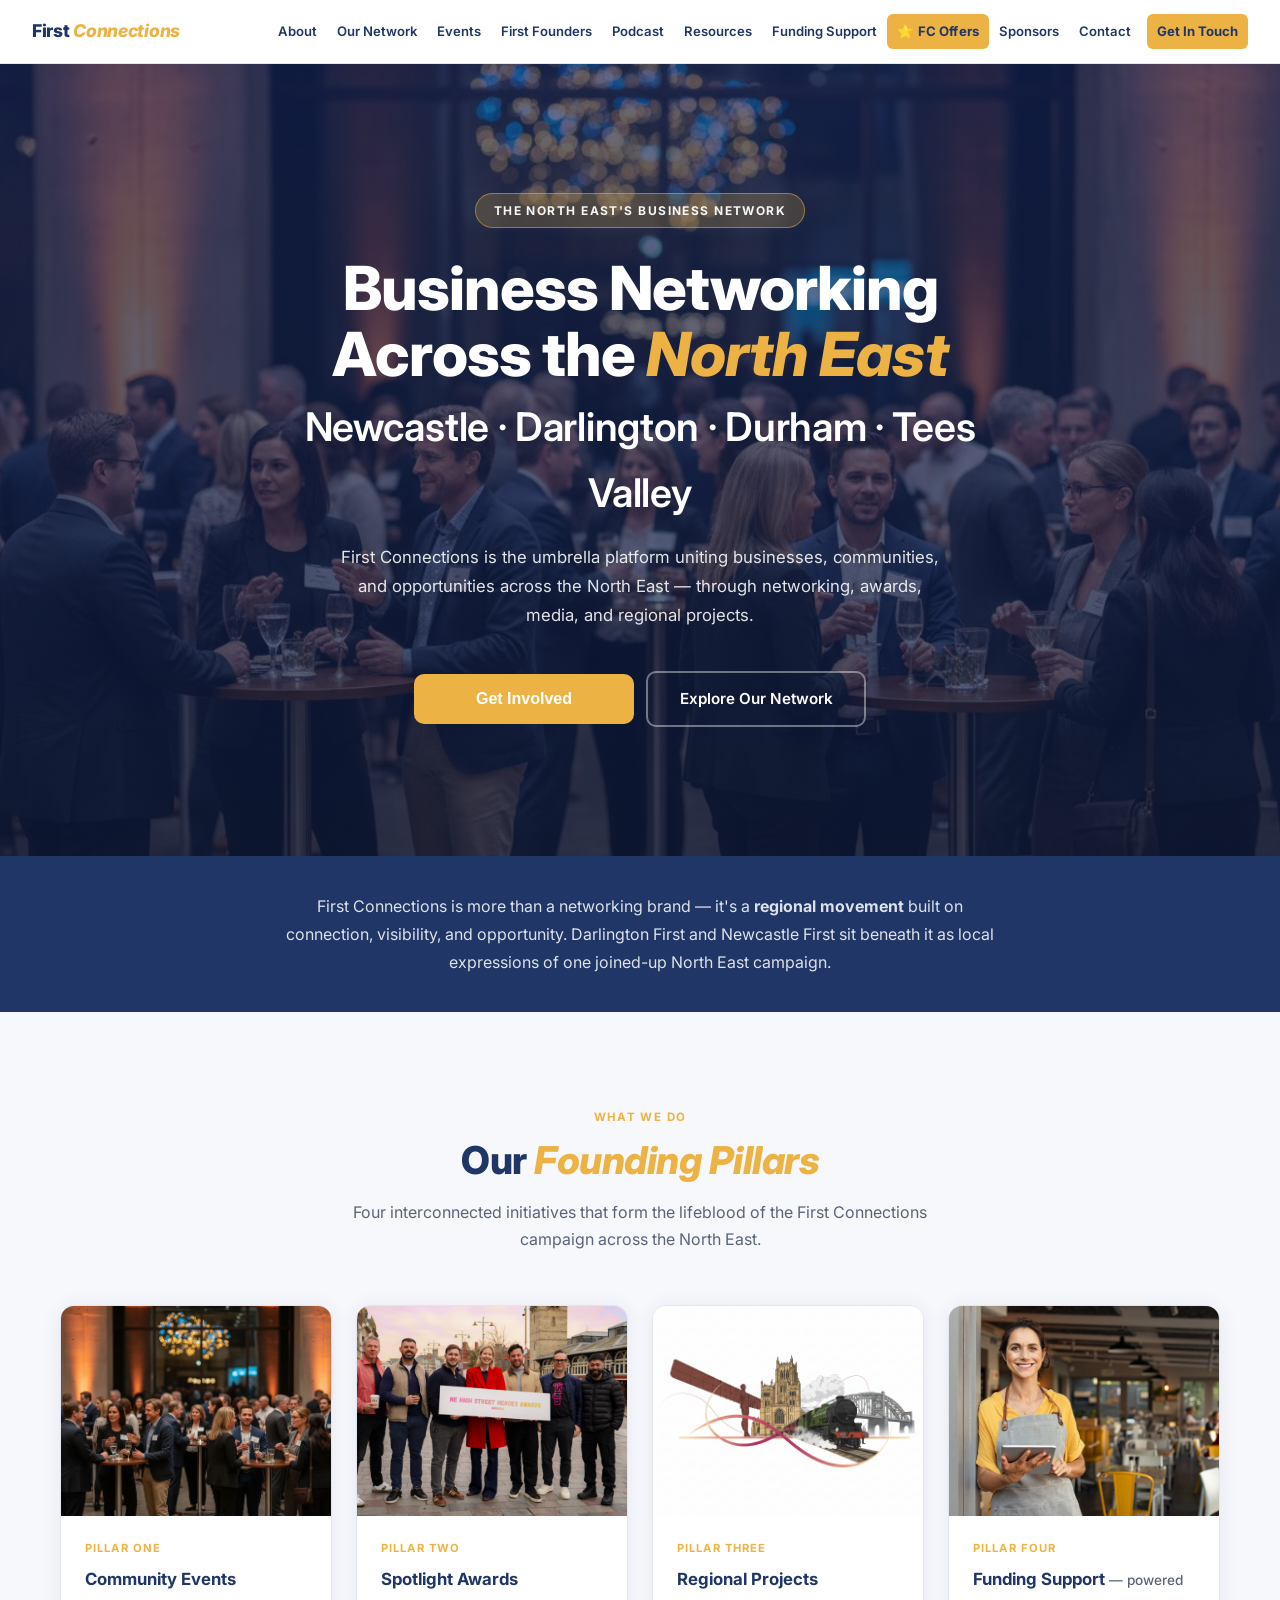
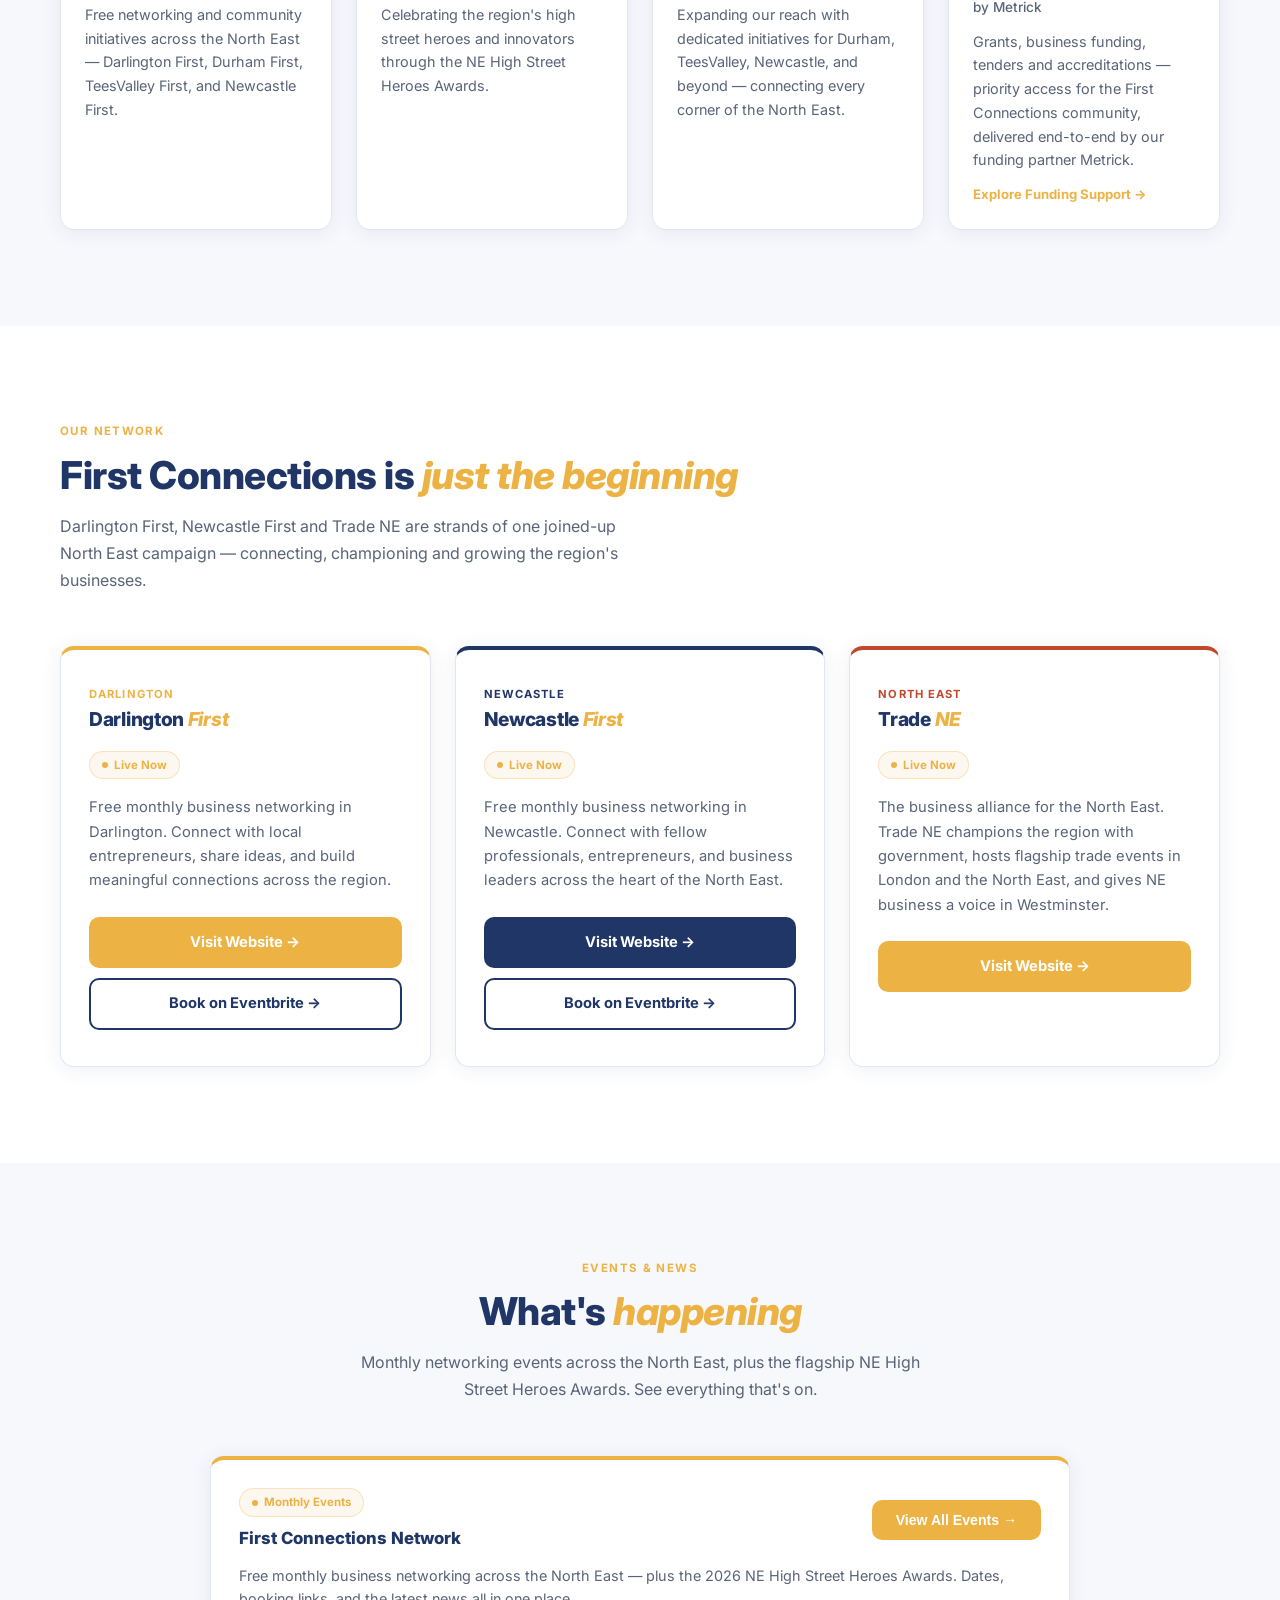
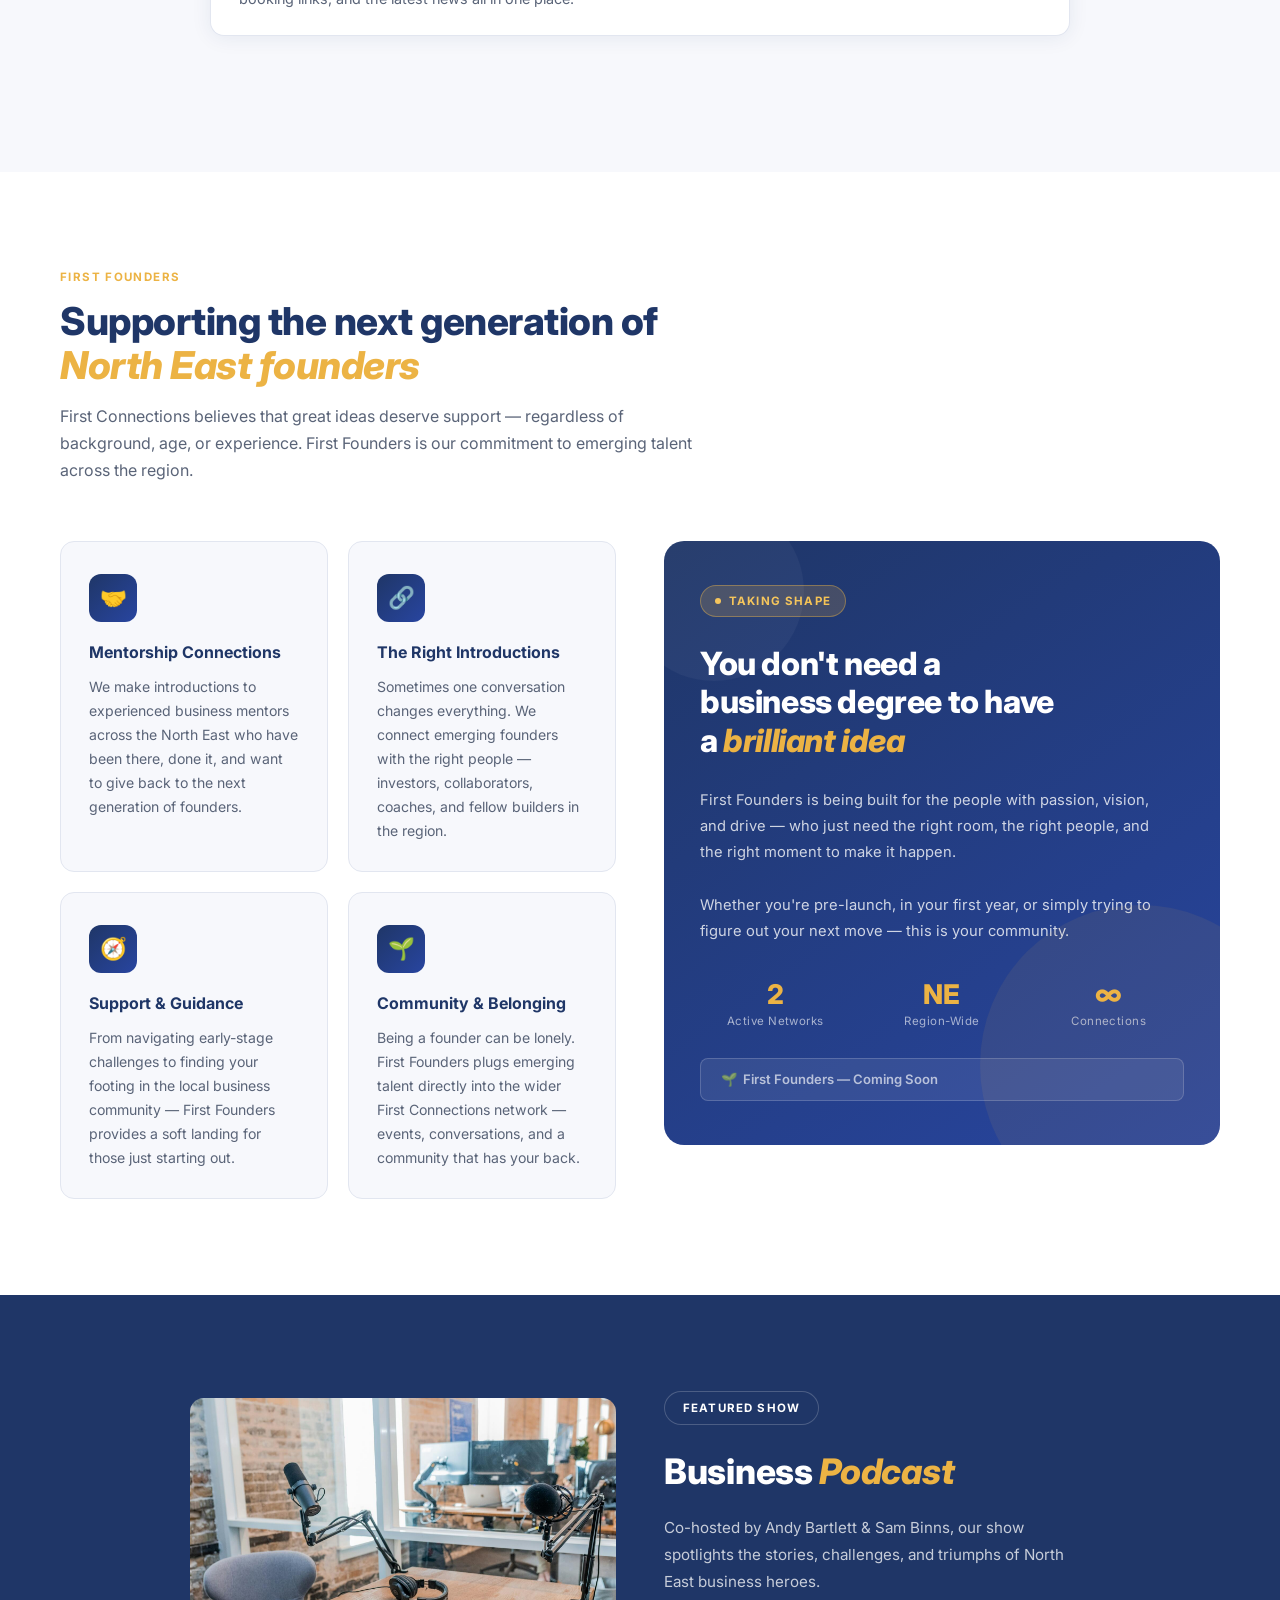
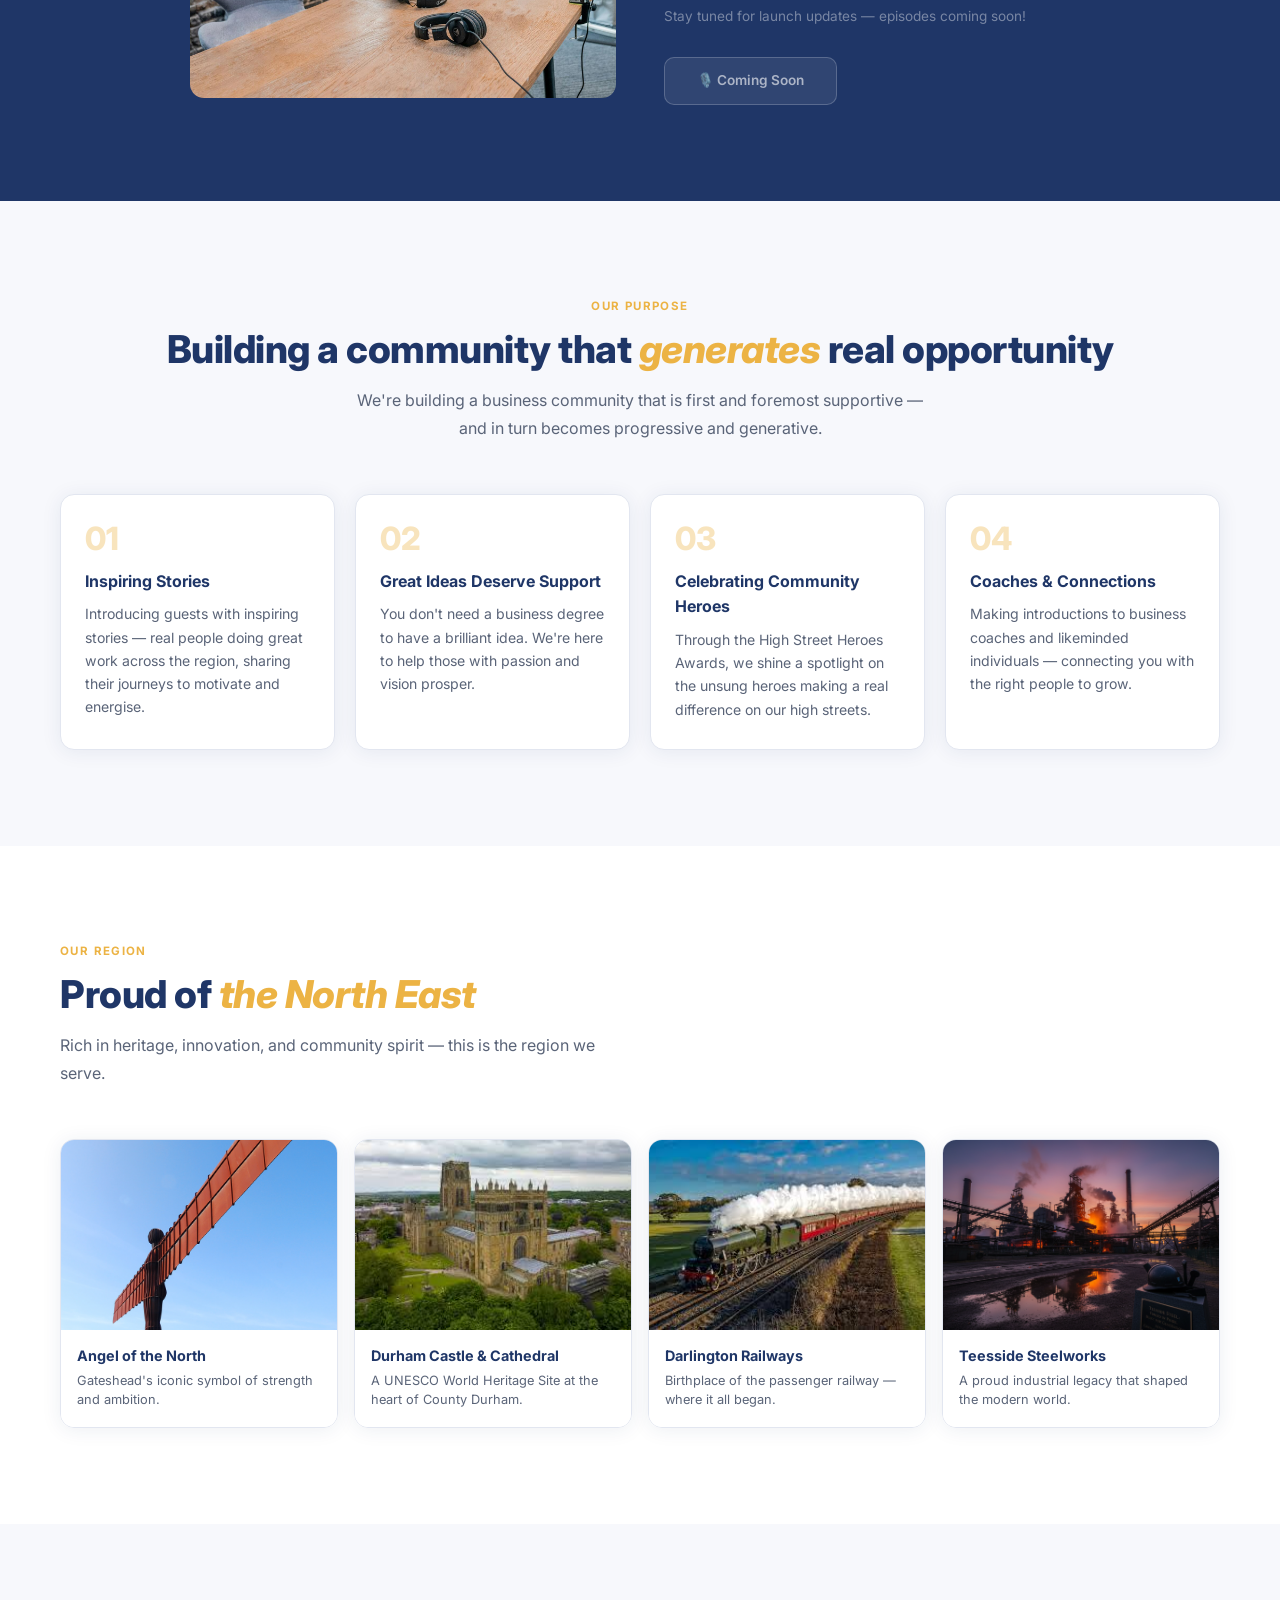
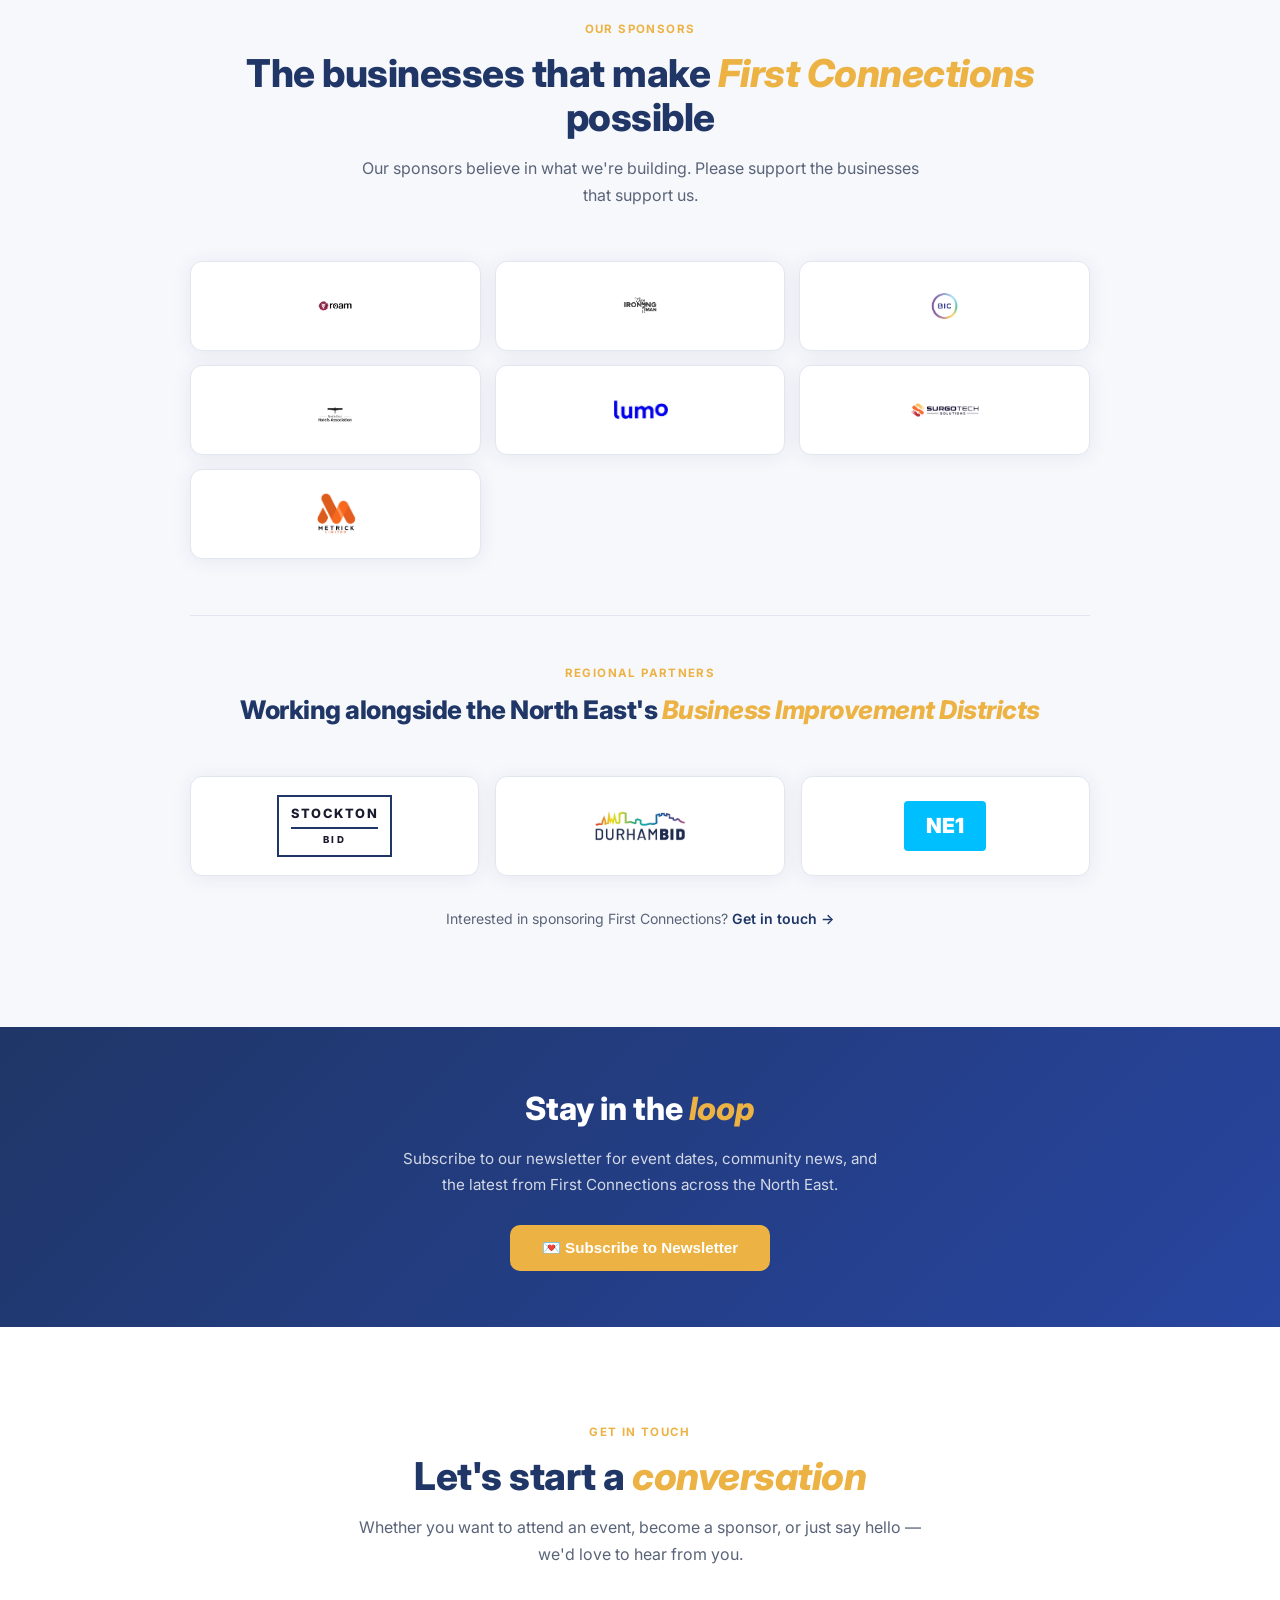
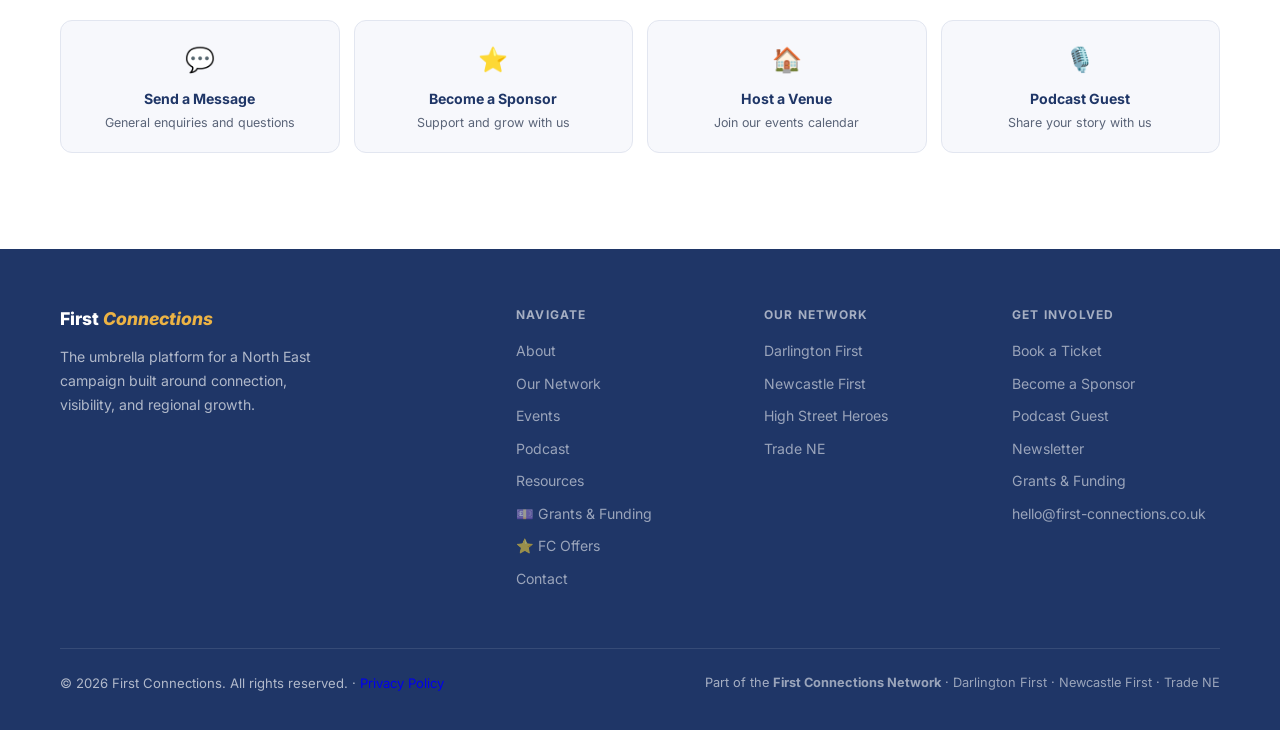
==== index.html @ f6026280 "fix(seo,a11y): fix heading structure, internal links and accessibility issues Addresses the bulk of " ====
<!doctype html>
<html lang="en">
  <head>
    <meta charset="UTF-8" />
    <meta name="viewport" content="width=device-width, initial-scale=1.0" />

    <!-- ── PRECONNECT + PRELOAD (LCP win — home page hero is a CSS background image) ── -->
    <link rel="preconnect" href="https://fonts.googleapis.com" />
    <link rel="preconnect" href="https://fonts.gstatic.com" crossorigin />
    <link
      rel="preload"
      as="image"
      href="/images/ne/img-gala-event.jpg"
      fetchpriority="high"
    />

    <!-- ── PRIMARY META ── -->
    <title>First Connections — Business Networking Across the North East</title>
    <meta
      name="description"
      content="The umbrella platform connecting businesses across Newcastle, Darlington, Durham & Tees Valley, free networking, member offers, grants & funding support."
    />
    <meta
      name="keywords"
      content="First Connections, North East business networking, Darlington First, Newcastle First, NE High Street Heroes Awards, North East business events, business community North East, founder support North East, business networking Darlington, business networking Newcastle, business networking Durham, North East entrepreneurs"
    />
    <meta name="author" content="First Connections" />
    <meta name="robots" content="index, follow" />
    <link rel="canonical" href="https://first-connections.co.uk/" />

    <!-- ── OPEN GRAPH ── -->
    <meta property="og:type" content="website" />
    <meta property="og:site_name" content="First Connections" />
    <meta
      property="og:title"
      content="First Connections — Business Networking Across the North East"
    />
    <meta
      property="og:description"
      content="Free networking, exclusive offers & funding support for businesses in Newcastle, Darlington, Durham & Tees Valley. The umbrella platform for the North East business community."
    />
    <meta property="og:url" content="https://first-connections.co.uk/" />
    <meta
      property="og:image"
      content="https://first-connections.co.uk/images/ne/img-gala-event.jpg"
    />
    <meta property="og:image:width" content="1200" />
    <meta property="og:image:height" content="630" />
    <meta
      property="og:image:alt"
      content="First Connections North East Business Networking Event"
    />
    <meta property="og:locale" content="en_GB" />

    <!-- ── TWITTER / X CARD ── -->
    <meta name="twitter:card" content="summary_large_image" />
    <meta
      name="twitter:title"
      content="First Connections — Business Networking Across the North East"
    />
    <meta
      name="twitter:description"
      content="Free networking, offers & funding support for businesses in Newcastle, Darlington, Durham & Tees Valley."
    />
    <meta
      name="twitter:image"
      content="https://first-connections.co.uk/images/ne/img-gala-event.jpg"
    />
    <meta
      name="twitter:image:alt"
      content="First Connections North East Business Networking"
    />

    <!-- ── GEO / LOCAL SEO ── -->
    <meta name="geo.region" content="GB-NET" />
    <meta name="geo.placename" content="North East England" />
    <meta name="geo.position" content="54.9783;-1.6174" />
    <meta name="ICBM" content="54.9783, -1.6174" />

    <!-- ── SCHEMA.ORG STRUCTURED DATA ── -->
    <script type="application/ld+json">
      {
        "@context": "https://schema.org",
        "@graph": [
          {
            "@type": "Organization",
            "@id": "https://first-connections.co.uk/#organization",
            "name": "First Connections",
            "url": "https://first-connections.co.uk",
            "logo": "https://first-connections.co.uk/images/logos/First-Connections-Logo-Small.png",
            "description": "First Connections is the North East's umbrella business networking platform, connecting people, places and opportunities across the region through networking events, awards, media and founder support.",
            "areaServed": [
              "Darlington",
              "Newcastle upon Tyne",
              "Durham",
              "North East England"
            ],
            "sameAs": [
              "https://www.darlingtonfirst.network",
              "https://www.newcastlefirst.network",
              "https://www.ne-hsh-awards.co.uk"
            ],
            "contactPoint": {
              "@type": "ContactPoint",
              "email": "hello@first-connections.co.uk",
              "contactType": "General Enquiries"
            }
          },
          {
            "@type": "WebSite",
            "@id": "https://first-connections.co.uk/#website",
            "url": "https://first-connections.co.uk",
            "name": "First Connections",
            "description": "The North East's leading business networking and community platform",
            "publisher": {
              "@id": "https://first-connections.co.uk/#organization"
            },
            "inLanguage": "en-GB"
          },
          {
            "@type": "FAQPage",
            "mainEntity": [
              {
                "@type": "Question",
                "name": "What is First Connections?",
                "acceptedAnswer": {
                  "@type": "Answer",
                  "text": "First Connections is the North East's umbrella business networking platform, bringing together Darlington First, Newcastle First, the NE High Street Heroes Awards, and First Founders under one joined-up regional campaign focused on connection, visibility, and opportunity."
                }
              },
              {
                "@type": "Question",
                "name": "Where does First Connections operate?",
                "acceptedAnswer": {
                  "@type": "Answer",
                  "text": "First Connections operates across the North East of England, with active networking communities in Darlington, Newcastle, and Durham, and plans to expand across the wider North East region."
                }
              },
              {
                "@type": "Question",
                "name": "Is First Connections free to attend?",
                "acceptedAnswer": {
                  "@type": "Answer",
                  "text": "Yes — both Darlington First and Newcastle First networking events are completely free to attend. There are no membership fees or barriers to joining."
                }
              },
              {
                "@type": "Question",
                "name": "What is First Founders?",
                "acceptedAnswer": {
                  "@type": "Answer",
                  "text": "First Founders is the emerging talent arm of First Connections — a support platform offering mentorship connections, introductions, guidance and community for early-stage founders and entrepreneurs across the North East."
                }
              },
              {
                "@type": "Question",
                "name": "What are the NE High Street Heroes Awards?",
                "acceptedAnswer": {
                  "@type": "Answer",
                  "text": "The NE High Street Heroes Awards celebrate the businesses and people making North East high streets thrive. Voting is open to the public and the awards shine a spotlight on unsung heroes across the region."
                }
              }
            ]
          }
        ]
      }
    </script>
    <!-- PAGE-JSON-LD-INJECT -->
    <!-- build.js replaces this marker with per-page JSON-LD (EventSeries, Service, BreadcrumbList, etc.) when generating events.html, resources.html, fc-offers.html, funding-support.html. On the home page (this file, served as /) the marker stays as an inert HTML comment. -->

    <!-- ── FAVICON ── -->
    <link
      rel="icon"
      type="image/png"
      href="/images/logos/First-Connections-Logo-Small.png"
    />
    <link
      href="https://fonts.googleapis.com/css2?family=Inter:ital,wght@0,400;0,500;0,600;0,700;0,800;1,700;1,800&display=swap"
      rel="stylesheet"
    />
    <style>
      :root {
        --blue: #1f3667;
        --blue-light: #2845a0;
        --navy: #1f3667;
        --gold: #ecb344;
        --tradene: #c0492b;
        --gold-light: #f5c355;
        --gold-hover: #d4981e;
        --white: #ffffff;
        --off-white: #f7f8fc;
        --grey: #5a6478;
        --light-grey: #f0f2f7;
        --border: #e2e6f0;
        --card-shadow: 0 2px 20px rgba(31, 54, 103, 0.08);
        --radius: 14px;
        --light: #f7f8fc;
      }

      * {
        margin: 0;
        padding: 0;
        box-sizing: border-box;
      }
      html {
        scroll-behavior: smooth;
      }
      body {
        font-family: "Inter", sans-serif;
        color: #1a1a2e;
        background: var(--white);
        overflow-x: hidden;
        line-height: 1.6;
      }
      img {
        display: block;
        max-width: 100%;
      }
      a {
        text-decoration: none;
      }

      /* ── SKIP LINK ── */
      .skip-link {
        position: absolute;
        top: -48px;
        left: 8px;
        z-index: 2000;
        background: var(--blue);
        color: #fff;
        padding: 12px 20px;
        border-radius: 0 0 8px 8px;
        font-weight: 700;
        font-size: 0.9rem;
        transition: top 0.2s;
      }
      .skip-link:focus {
        top: 0;
      }

      .sr-only {
        position: absolute;
        width: 1px;
        height: 1px;
        padding: 0;
        margin: -1px;
        overflow: hidden;
        clip: rect(0, 0, 0, 0);
        white-space: nowrap;
        border: 0;
      }

      /* ── MODAL OVERLAY ── */
      .modal-overlay {
        display: none;
        position: fixed;
        inset: 0;
        z-index: 1000;
        background: rgba(15, 28, 63, 0.7);
        backdrop-filter: blur(4px);
        align-items: center;
        justify-content: center;
        padding: 20px;
      }
      .modal-overlay.active {
        display: flex;
      }
      .modal-box {
        background: var(--white);
        border-radius: 20px;
        width: 100%;
        max-width: 520px;
        max-height: 90vh;
        overflow-y: auto;
        box-shadow: 0 24px 64px rgba(0, 0, 0, 0.2);
        animation: modalIn 0.3s ease;
        position: relative;
      }
      @keyframes modalIn {
        from {
          opacity: 0;
          transform: translateY(20px) scale(0.97);
        }
        to {
          opacity: 1;
          transform: translateY(0) scale(1);
        }
      }
      .modal-header {
        background: var(--blue);
        color: white;
        padding: 28px 32px 24px;
        border-radius: 20px 20px 0 0;
        position: relative;
      }
      .modal-header h3 {
        font-size: 1.3rem;
        font-weight: 800;
        margin-bottom: 6px;
      }
      .modal-header h3 em {
        font-style: italic;
        color: var(--gold);
      }
      .modal-header p {
        font-size: 0.88rem;
        opacity: 0.8;
      }
      .modal-close {
        position: absolute;
        top: 16px;
        right: 16px;
        background: rgba(255, 255, 255, 0.15);
        border: none;
        color: white;
        width: 32px;
        height: 32px;
        border-radius: 50%;
        cursor: pointer;
        font-size: 1.1rem;
        display: flex;
        align-items: center;
        justify-content: center;
        transition: background 0.2s;
      }
      .modal-close:hover {
        background: rgba(255, 255, 255, 0.3);
      }
      .modal-body {
        padding: 28px 32px 32px;
      }
      .modal-body .form-group {
        margin-bottom: 14px;
      }
      .modal-body label {
        display: block;
        font-size: 0.82rem;
        font-weight: 600;
        color: var(--grey);
        margin-bottom: 6px;
        letter-spacing: 0.02em;
      }
      .modal-body input,
      .modal-body select,
      .modal-body textarea {
        width: 100%;
        padding: 12px 16px;
        border: 1.5px solid var(--border);
        border-radius: 10px;
        font-family: "Inter", sans-serif;
        font-size: 0.93rem;
        color: #1a1a2e;
        background: var(--white);
        outline: none;
        transition:
          border-color 0.2s,
          box-shadow 0.2s;
      }
      .modal-body input:focus,
      .modal-body select:focus,
      .modal-body textarea:focus {
        border-color: var(--gold);
        box-shadow: 0 0 0 3px rgba(236, 179, 68, 0.15);
      }
      .modal-body textarea {
        min-height: 110px;
        resize: vertical;
      }
      .modal-submit {
        width: 100%;
        background: var(--gold);
        color: white;
        font-family: "Inter", sans-serif;
        font-weight: 700;
        font-size: 0.95rem;
        padding: 14px;
        border: none;
        border-radius: 10px;
        cursor: pointer;
        transition:
          background 0.2s,
          transform 0.15s;
        margin-top: 8px;
      }
      .modal-submit:hover {
        background: var(--gold-light);
        transform: translateY(-1px);
      }
      .form-row {
        display: grid;
        grid-template-columns: 1fr 1fr;
        gap: 12px;
      }
      .form-success {
        text-align: center;
        padding: 32px 20px;
        display: none;
      }
      .form-success .tick {
        font-size: 3rem;
        margin-bottom: 12px;
      }
      .form-success h4 {
        font-size: 1.1rem;
        font-weight: 700;
        color: var(--blue);
        margin-bottom: 8px;
      }
      .form-success p {
        color: var(--grey);
        font-size: 0.9rem;
      }

      /* ── NAV ── */
      nav {
        position: sticky;
        top: 0;
        z-index: 100;
        background: var(--white);
        display: flex;
        align-items: center;
        justify-content: space-between;
        padding: 0 20px;
        height: 64px;
        border-bottom: 1px solid var(--border);
        box-shadow: 0 1px 12px rgba(31, 54, 103, 0.06);
      }
      .logo {
        font-size: 1.1rem;
        font-weight: 800;
        color: var(--navy);
        letter-spacing: -0.3px;
        cursor: pointer;
        flex-shrink: 0;
      }
      .logo em {
        font-style: italic;
        color: var(--gold);
      }

      /* ── HAMBURGER ── */
      .hamburger {
        background: none;
        border: none;
        cursor: pointer;
        display: flex;
        flex-direction: column;
        justify-content: center;
        gap: 5px;
        padding: 8px;
        border-radius: 8px;
        transition: background 0.2s;
        z-index: 110;
        flex-shrink: 0;
      }
      .hamburger:hover {
        background: var(--off-white);
      }
      .hamburger span {
        display: block;
        width: 22px;
        height: 2px;
        background: var(--navy);
        border-radius: 2px;
        transition:
          transform 0.3s ease,
          opacity 0.3s ease;
        transform-origin: center;
      }
      .hamburger.open span:nth-child(1) {
        transform: translateY(7px) rotate(45deg);
      }
      .hamburger.open span:nth-child(2) {
        opacity: 0;
        transform: scaleX(0);
      }
      .hamburger.open span:nth-child(3) {
        transform: translateY(-7px) rotate(-45deg);
      }

      /* ── MOBILE NAV DRAWER (default — all screens under 1024px) ── */
      .nav-links {
        display: flex;
        flex-direction: column;
        position: fixed;
        top: 64px;
        right: 0;
        bottom: 0;
        width: 100%;
        background: var(--white);
        padding: 12px 0 40px;
        overflow-y: auto;
        border-top: 3px solid var(--gold);
        box-shadow: 0 8px 32px rgba(0, 0, 0, 0.12);
        transform: translateX(100%);
        transition: transform 0.3s cubic-bezier(0.4, 0, 0.2, 1);
        z-index: 105;
      }
      .nav-links.open {
        transform: translateX(0);
      }

      .nav-links a {
        font-size: 1rem;
        font-weight: 600;
        color: var(--navy);
        padding: 14px 28px;
        border-bottom: 1px solid var(--border);
        transition:
          color 0.15s,
          background 0.15s;
        text-decoration: none;
      }
      .nav-links a:last-of-type {
        border-bottom: none;
      }
      .nav-links a:hover {
        color: var(--gold);
        background: var(--off-white);
      }

      /* CTA in mobile drawer */
      .nav-cta {
        display: inline-flex !important;
        align-items: center;
        justify-content: center;
        margin: 16px 20px 0 !important;
        padding: 14px 20px !important;
        background: var(--gold);
        color: var(--white) !important;
        border: none !important;
        border-radius: 10px;
        font-weight: 700 !important;
        font-size: 0.95rem !important;
        cursor: pointer;
        transition: background 0.2s;
        text-align: center;
      }
      .nav-cta:hover {
        background: var(--gold-light) !important;
      }

      /* ── TABLET: panel from right ── */
      @media (min-width: 640px) {
        nav {
          padding: 0 28px;
        }
        .nav-links {
          width: 300px;
        }
      }

      /* ── DESKTOP: horizontal bar ── */
      @media (min-width: 1024px) {
        nav {
          padding: 0 20px;
          height: 64px;
        }
        .hamburger {
          display: none !important;
        }

        .nav-links {
          /* reset all mobile drawer styles */
          position: static !important;
          transform: none !important;
          transition: none !important;
          top: auto !important;
          right: auto !important;
          bottom: auto !important;
          width: auto !important;
          height: auto !important;
          background: transparent !important;
          border: none !important;
          box-shadow: none !important;
          padding: 0 !important;
          overflow: visible !important;
          /* horizontal layout */
          display: flex !important;
          flex-direction: row !important;
          align-items: center !important;
          flex-wrap: nowrap;
          gap: 0;
        }

        .nav-links a {
          font-size: 0.76rem;
          font-weight: 600;
          padding: 6px 7px;
          border: none !important;
          border-radius: 6px;
          white-space: nowrap;
          color: var(--navy) !important;
        }
        .nav-links a:hover {
          background: var(--off-white) !important;
          color: var(--gold) !important;
        }

        /* CTA button on desktop */
        .nav-cta {
          margin: 0 0 0 6px !important;
          padding: 7px 14px !important;
          font-size: 0.76rem !important;
          border-radius: 8px;
          white-space: nowrap;
        }
      }

      /* ── LARGE DESKTOP 1280px+ ── */
      @media (min-width: 1280px) {
        nav {
          padding: 0 32px;
        }
        .nav-links a {
          font-size: 0.82rem !important;
          padding: 7px 10px !important;
        }
        .nav-cta {
          padding: 8px 18px !important;
          font-size: 0.82rem !important;
        }
      }

      /* ── XL DESKTOP 1440px+ ── */
      @media (min-width: 1440px) {
        nav {
          padding: 0 56px;
        }
        .nav-links a {
          font-size: 0.86rem !important;
          padding: 8px 12px !important;
        }
        .nav-cta {
          padding: 9px 22px !important;
          font-size: 0.86rem !important;
        }
      }

      /* ── BUTTONS ── */
      .btn-primary {
        display: inline-flex;
        align-items: center;
        justify-content: center;
        background: var(--blue);
        color: var(--white);
        font-size: 0.92rem;
        font-weight: 700;
        padding: 14px 28px;
        border-radius: 10px;
        border: none;
        cursor: pointer;
        transition:
          background 0.2s,
          transform 0.15s;
        width: 100%;
        text-align: center;
      }
      .btn-primary:hover {
        background: var(--blue-light);
        transform: translateY(-1px);
      }
      .btn-gold {
        display: inline-flex;
        align-items: center;
        justify-content: center;
        background: var(--gold);
        color: var(--white);
        font-size: 0.92rem;
        font-weight: 700;
        padding: 14px 28px;
        border-radius: 10px;
        border: none;
        cursor: pointer;
        transition:
          background 0.2s,
          transform 0.15s;
        width: 100%;
        text-align: center;
      }
      .btn-gold:hover {
        background: var(--gold-light);
        transform: translateY(-1px);
      }
      .btn-outline {
        display: inline-flex;
        align-items: center;
        justify-content: center;
        background: transparent;
        color: var(--blue);
        font-size: 0.92rem;
        font-weight: 700;
        padding: 12px 28px;
        border-radius: 10px;
        border: 2px solid var(--blue);
        cursor: pointer;
        transition: all 0.2s;
        width: 100%;
        text-align: center;
      }
      .btn-outline:hover {
        background: var(--blue);
        color: white;
      }

      /* ── HERO ── */
      .hero {
        min-height: 88vh;
        display: flex;
        align-items: center;
        justify-content: center;
        text-align: center;
        padding: 80px 28px;
        background:
          linear-gradient(rgba(20, 40, 100, 0.62), rgba(15, 28, 63, 0.72)),
          url("/images/ne/img-gala-event.jpg") center/cover no-repeat;
        color: var(--white);
      }
      .hero-inner {
        max-width: 720px;
        margin: 0 auto;
      }
      .hero-tag {
        display: inline-block;
        background: rgba(236, 179, 68, 0.2);
        border: 1px solid rgba(236, 179, 68, 0.5);
        color: rgba(255, 255, 255, 0.95);
        font-size: 0.75rem;
        font-weight: 700;
        letter-spacing: 0.12em;
        text-transform: uppercase;
        padding: 7px 18px;
        border-radius: 20px;
        margin-bottom: 28px;
      }
      .hero h1,
      .hero h2 {
        font-size: clamp(2.2rem, 6vw, 3.8rem);
        font-weight: 800;
        line-height: 1.08;
        margin-bottom: 24px;
        letter-spacing: -1px;
      }
      .hero h1 em,
      .hero h2 em {
        font-style: italic;
        color: var(--gold);
      }
      .hero p {
        font-size: 1.05rem;
        line-height: 1.75;
        opacity: 0.88;
        max-width: 600px;
        margin: 0 auto 40px;
      }
      .hero-btns {
        display: flex;
        flex-direction: column;
        gap: 12px;
        align-items: center;
      }
      .hero-btns .btn-gold {
        width: auto;
        min-width: 220px;
        padding: 16px 36px;
        font-size: 1rem;
      }
      .hero-btns .btn-ghost {
        min-width: 220px;
        border: 2px solid rgba(255, 255, 255, 0.4);
        color: var(--white);
        background: transparent;
        border-radius: 10px;
        padding: 14px 28px;
        font-size: 0.95rem;
        font-weight: 600;
        cursor: pointer;
        transition: all 0.2s;
      }
      .hero-btns .btn-ghost:hover {
        background: rgba(255, 255, 255, 0.1);
        border-color: white;
      }

      /* ── INTRO STRIP ── */
      .intro-strip {
        background: var(--navy);
        color: white;
        padding: 36px 28px;
        text-align: center;
      }
      .intro-strip p {
        font-size: 1rem;
        opacity: 0.85;
        max-width: 720px;
        margin: 0 auto;
        line-height: 1.75;
      }

      /* ── SECTIONS ── */
      section {
        padding: 80px 28px;
      }
      .section-label {
        font-size: 0.72rem;
        font-weight: 700;
        letter-spacing: 0.12em;
        text-transform: uppercase;
        color: var(--gold);
        margin-bottom: 12px;
      }
      .section-title {
        font-size: clamp(1.7rem, 4vw, 2.4rem);
        font-weight: 800;
        color: var(--navy);
        line-height: 1.15;
        margin-bottom: 16px;
        letter-spacing: -0.5px;
      }
      .section-title em {
        font-style: italic;
        color: var(--gold);
      }
      .section-sub {
        color: var(--grey);
        font-size: 1rem;
        line-height: 1.7;
        max-width: 580px;
      }
      .section-header {
        margin-bottom: 52px;
      }
      .section-header.centered {
        text-align: center;
      }
      .section-header.centered .section-sub {
        margin: 0 auto;
      }
      .inner {
        max-width: 1160px;
        margin: 0 auto;
      }

      /* ── PILLARS ── */
      .pillars {
        background: var(--off-white);
      }
      .pillars-grid {
        display: grid;
        grid-template-columns: 1fr;
        gap: 24px;
      }
      .pillar-card {
        background: var(--white);
        border-radius: var(--radius);
        box-shadow: var(--card-shadow);
        overflow: hidden;
        display: flex;
        flex-direction: column;
        transition:
          transform 0.25s,
          box-shadow 0.25s;
        border: 1px solid var(--border);
      }
      .pillar-card:hover {
        transform: translateY(-5px);
        box-shadow: 0 16px 40px rgba(31, 54, 103, 0.14);
        border-top: 3px solid var(--gold);
      }
      .pillar-card img {
        width: 100%;
        height: 210px;
        object-fit: cover;
      }
      .pillar-body {
        padding: 24px;
        flex: 1;
        display: flex;
        flex-direction: column;
      }
      .pillar-num {
        font-size: 0.7rem;
        font-weight: 700;
        letter-spacing: 0.1em;
        text-transform: uppercase;
        color: var(--gold);
        margin-bottom: 8px;
      }
      .pillar-body h3 {
        font-size: 1.05rem;
        font-weight: 700;
        color: var(--navy);
        margin-bottom: 10px;
      }
      .pillar-body p {
        font-size: 0.9rem;
        color: var(--grey);
        line-height: 1.65;
        flex: 1;
      }

      /* ── NETWORK ── */
      .network {
        background: var(--white);
      }
      .network-grid {
        display: grid;
        grid-template-columns: 1fr;
        gap: 24px;
        margin-top: 48px;
      }
      .network-card {
        border-radius: var(--radius);
        border: 1px solid var(--border);
        padding: 36px 28px;
        display: flex;
        flex-direction: column;
        gap: 16px;
        transition:
          box-shadow 0.2s,
          transform 0.2s;
        box-shadow: var(--card-shadow);
      }
      .network-card:hover {
        transform: translateY(-3px);
        box-shadow: 0 12px 36px rgba(31, 54, 103, 0.12);
      }
      .network-card.darlington {
        border-top: 4px solid var(--gold);
      }
      .network-card.newcastle {
        border-top: 4px solid var(--blue);
      }
      .network-card.tradene {
        border-top: 4px solid var(--tradene);
      }
      .network-tag {
        font-size: 0.7rem;
        font-weight: 700;
        letter-spacing: 0.1em;
        text-transform: uppercase;
      }
      .network-tag.darlo {
        color: var(--gold);
      }
      .network-tag.newc {
        color: var(--blue);
      }
      .network-tag.trade {
        color: var(--tradene);
      }
      .network-card h3 {
        font-size: 1.2rem;
        font-weight: 800;
        color: var(--navy);
        letter-spacing: -0.3px;
      }
      .network-card h3 em {
        font-style: italic;
        color: var(--gold);
      }
      .network-card p {
        font-size: 0.92rem;
        color: var(--grey);
        line-height: 1.65;
      }
      .network-card-btns {
        display: flex;
        flex-direction: column;
        gap: 10px;
        margin-top: 8px;
      }
      .pill-live {
        display: inline-flex;
        align-items: center;
        gap: 6px;
        font-size: 0.72rem;
        font-weight: 700;
        color: var(--gold);
        background: #fdf8ef;
        border: 1px solid rgba(236, 179, 68, 0.3);
        padding: 4px 12px;
        border-radius: 20px;
        width: fit-content;
      }
      .pill-dot {
        width: 6px;
        height: 6px;
        border-radius: 50%;
        background: var(--gold);
      }

      /* ── EVENTS ── */
      .events {
        background: var(--off-white);
      }
      .events-grid {
        display: grid;
        grid-template-columns: 1fr;
        gap: 20px;
      }
      .event-card {
        background: var(--white);
        border-radius: var(--radius);
        padding: 32px 28px;
        border: 1px solid var(--border);
        box-shadow: var(--card-shadow);
        display: flex;
        flex-direction: column;
        align-items: center;
        text-align: center;
        gap: 8px;
        transition: transform 0.2s;
      }
      .event-card:hover {
        transform: translateY(-3px);
      }
      .event-card h3 {
        font-size: 1rem;
        font-weight: 700;
        color: var(--navy);
      }
      .event-card p {
        font-size: 0.9rem;
        color: var(--grey);
        line-height: 1.65;
        max-width: 340px;
        margin-bottom: 16px;
      }
      .event-btns {
        display: flex;
        flex-direction: column;
        gap: 10px;
        width: 100%;
        max-width: 300px;
      }
      .awards-callout {
        background: var(--white);
        border-radius: var(--radius);
        border: 1px solid var(--border);
        border-left: 5px solid var(--gold);
        padding: 0;
        box-shadow: var(--card-shadow);
        max-width: 860px;
        margin: 32px auto 0;
        overflow: hidden;
      }
      .awards-callout img {
        width: 100%;
        height: 280px;
        object-fit: cover;
        object-position: center top;
      }
      .awards-callout-body {
        padding: 32px;
        display: flex;
        flex-direction: column;
        align-items: center;
        text-align: center;
      }
      .badge-gold {
        display: inline-block;
        background: var(--gold);
        color: white;
        font-size: 0.72rem;
        font-weight: 700;
        letter-spacing: 0.08em;
        text-transform: uppercase;
        padding: 6px 16px;
        border-radius: 20px;
        margin-bottom: 16px;
      }
      .awards-callout h3 {
        font-size: 1.25rem;
        font-weight: 800;
        color: var(--navy);
        margin-bottom: 12px;
      }
      .awards-callout p {
        color: var(--grey);
        font-size: 0.93rem;
        line-height: 1.65;
        max-width: 500px;
        margin-bottom: 24px;
      }

      /* ── PODCAST ── */
      .podcast {
        background: var(--navy);
        color: white;
      }
      .podcast-inner {
        max-width: 900px;
        margin: 0 auto;
        display: grid;
        grid-template-columns: 1fr;
        gap: 48px;
        align-items: center;
      }
      .podcast img {
        width: 100%;
        border-radius: var(--radius);
        object-fit: cover;
        height: 300px;
      }
      .podcast-content {
        text-align: center;
      }
      .badge-blue {
        display: inline-block;
        background: var(--blue);
        color: white;
        font-size: 0.72rem;
        font-weight: 700;
        letter-spacing: 0.1em;
        text-transform: uppercase;
        padding: 7px 18px;
        border-radius: 20px;
        margin-bottom: 18px;
        border: 1px solid rgba(255, 255, 255, 0.2);
      }
      .podcast h2 {
        font-size: clamp(1.6rem, 4vw, 2.2rem);
        font-weight: 800;
        color: white;
        margin-bottom: 16px;
        letter-spacing: -0.3px;
      }
      .podcast h2 em {
        font-style: italic;
        color: var(--gold);
      }
      .podcast p {
        color: rgba(255, 255, 255, 0.75);
        font-size: 0.95rem;
        line-height: 1.75;
        margin-bottom: 10px;
      }
      .podcast p.soon {
        color: rgba(255, 255, 255, 0.4);
        font-size: 0.85rem;
        margin-bottom: 28px;
      }
      .coming-soon-badge {
        display: inline-block;
        background: rgba(255, 255, 255, 0.08);
        border: 1px solid rgba(255, 255, 255, 0.2);
        color: rgba(255, 255, 255, 0.6);
        font-size: 0.85rem;
        font-weight: 600;
        padding: 12px 32px;
        border-radius: 10px;
      }

      /* ── MISSION ── */
      .mission {
        background: var(--off-white);
      }
      .mission-grid {
        display: grid;
        grid-template-columns: 1fr;
        gap: 20px;
        margin-top: 48px;
      }
      .mission-card {
        background: var(--white);
        border-radius: var(--radius);
        padding: 28px 24px;
        border: 1px solid var(--border);
        box-shadow: var(--card-shadow);
        transition: transform 0.2s;
      }
      .mission-card:hover {
        transform: translateY(-3px);
      }
      .mission-num {
        font-size: 2rem;
        font-weight: 800;
        color: var(--gold);
        opacity: 0.35;
        line-height: 1;
        margin-bottom: 14px;
      }
      .mission-card h3 {
        font-size: 1rem;
        font-weight: 700;
        color: var(--navy);
        margin-bottom: 8px;
      }
      .mission-card p {
        font-size: 0.88rem;
        color: var(--grey);
        line-height: 1.65;
      }

      /* ── REGION ── */
      .region {
        background: var(--white);
      }
      .region-grid {
        display: grid;
        grid-template-columns: 1fr 1fr;
        gap: 16px;
      }
      .region-card {
        border-radius: var(--radius);
        overflow: hidden;
        box-shadow: var(--card-shadow);
        border: 1px solid var(--border);
        transition:
          transform 0.2s,
          box-shadow 0.2s;
      }
      .region-card:hover {
        transform: translateY(-4px);
        box-shadow: 0 12px 32px rgba(31, 54, 103, 0.12);
      }
      .region-card img {
        width: 100%;
        height: 170px;
        object-fit: cover;
        transition: transform 0.4s;
      }
      .region-card:hover img {
        transform: scale(1.04);
      }
      .region-body {
        padding: 14px 16px 18px;
        background: white;
      }
      .region-body h3 {
        font-size: 0.9rem;
        font-weight: 700;
        color: var(--navy);
        margin-bottom: 4px;
      }
      .region-body p {
        font-size: 0.8rem;
        color: var(--grey);
        line-height: 1.5;
      }

      /* ── FIRST FOUNDERS ── */
      .founders {
        background: var(--white);
        overflow: hidden;
      }
      .founders-intro {
        max-width: 640px;
      }
      .founders-layout {
        display: grid;
        grid-template-columns: 1fr;
        gap: 48px;
        margin-top: 56px;
      }
      .founders-pillars {
        display: grid;
        grid-template-columns: 1fr;
        gap: 20px;
      }
      .founder-pillar {
        position: relative;
        background: var(--off-white);
        border: 1px solid var(--border);
        border-radius: var(--radius);
        padding: 32px 28px 28px;
        overflow: hidden;
        transition:
          transform 0.25s,
          box-shadow 0.25s,
          border-color 0.25s;
      }
      .founder-pillar::before {
        content: "";
        position: absolute;
        top: 0;
        left: 0;
        right: 0;
        height: 4px;
        background: linear-gradient(90deg, var(--gold), var(--gold-light));
        transform: scaleX(0);
        transform-origin: left;
        transition: transform 0.3s ease;
      }
      .founder-pillar:hover {
        transform: translateY(-4px);
        box-shadow: 0 16px 40px rgba(31, 54, 103, 0.11);
        border-color: rgba(236, 179, 68, 0.4);
      }
      .founder-pillar:hover::before {
        transform: scaleX(1);
      }
      .founder-pillar-icon {
        width: 48px;
        height: 48px;
        border-radius: 12px;
        background: linear-gradient(135deg, var(--blue), var(--blue-light));
        display: flex;
        align-items: center;
        justify-content: center;
        font-size: 1.35rem;
        margin-bottom: 18px;
        flex-shrink: 0;
      }
      .founder-pillar h3 {
        font-size: 1rem;
        font-weight: 700;
        color: var(--navy);
        margin-bottom: 10px;
      }
      .founder-pillar p {
        font-size: 0.88rem;
        color: var(--grey);
        line-height: 1.7;
      }
      .founders-visual {
        background: linear-gradient(
          145deg,
          var(--navy) 0%,
          var(--blue-light) 100%
        );
        border-radius: 20px;
        padding: 44px 36px;
        color: white;
        position: relative;
        overflow: hidden;
        display: flex;
        flex-direction: column;
        gap: 28px;
      }
      .founders-visual::after {
        content: "";
        position: absolute;
        width: 320px;
        height: 320px;
        border-radius: 50%;
        background: rgba(236, 179, 68, 0.08);
        right: -80px;
        bottom: -80px;
        pointer-events: none;
      }
      .founders-visual::before {
        content: "";
        position: absolute;
        width: 180px;
        height: 180px;
        border-radius: 50%;
        background: rgba(255, 255, 255, 0.04);
        left: -40px;
        top: -40px;
        pointer-events: none;
      }
      .founders-visual-tag {
        display: inline-flex;
        align-items: center;
        gap: 8px;
        background: rgba(236, 179, 68, 0.18);
        border: 1px solid rgba(236, 179, 68, 0.4);
        color: var(--gold-light);
        font-size: 0.72rem;
        font-weight: 700;
        letter-spacing: 0.1em;
        text-transform: uppercase;
        padding: 6px 14px;
        border-radius: 20px;
        width: fit-content;
      }
      .founders-visual-dot {
        width: 6px;
        height: 6px;
        border-radius: 50%;
        background: var(--gold-light);
      }
      .founders-visual h3 {
        font-size: clamp(1.5rem, 3vw, 2rem);
        font-weight: 800;
        line-height: 1.2;
        letter-spacing: -0.4px;
      }
      .founders-visual h3 em {
        font-style: italic;
        color: var(--gold);
      }
      .founders-visual p {
        font-size: 0.92rem;
        opacity: 0.78;
        line-height: 1.75;
        max-width: 460px;
      }
      .founders-stats {
        display: grid;
        grid-template-columns: repeat(3, 1fr);
        gap: 16px;
        margin-top: 8px;
      }
      .founders-stat {
        text-align: center;
      }
      .founders-stat-num {
        font-size: 1.7rem;
        font-weight: 800;
        color: var(--gold);
        line-height: 1;
      }
      .founders-stat-label {
        font-size: 0.72rem;
        opacity: 0.6;
        margin-top: 4px;
        letter-spacing: 0.04em;
      }
      .founders-coming {
        display: inline-flex;
        align-items: center;
        gap: 8px;
        background: rgba(255, 255, 255, 0.08);
        border: 1px solid rgba(255, 255, 255, 0.18);
        color: rgba(255, 255, 255, 0.65);
        font-size: 0.82rem;
        font-weight: 600;
        padding: 10px 20px;
        border-radius: 8px;
      }

      @media (min-width: 640px) {
        .founders-pillars {
          grid-template-columns: 1fr 1fr;
        }
      }
      @media (min-width: 900px) {
        .founders-layout {
          grid-template-columns: 1fr 1fr;
          align-items: start;
        }
        .founders-pillars {
          grid-template-columns: 1fr 1fr;
        }
      }

      /* ── SPONSORS ── */
      .sponsors {
        background: var(--off-white);
      }
      .sponsors-inner {
        max-width: 900px;
        margin: 0 auto;
      }
      .sponsor-grid {
        display: grid;
        grid-template-columns: repeat(2, 1fr);
        gap: 14px;
        margin-bottom: 56px;
      }
      .sponsor-card {
        background: var(--white);
        border: 1px solid var(--border);
        border-radius: 12px;
        padding: 22px 16px;
        text-align: center;
        font-size: 0.88rem;
        font-weight: 700;
        color: var(--navy);
        box-shadow: var(--card-shadow);
        display: flex;
        align-items: center;
        justify-content: center;
        min-height: 80px;
        transition:
          border-color 0.2s,
          transform 0.2s;
      }
      .sponsor-card:hover {
        border-color: var(--gold);
        transform: translateY(-2px);
      }
      .sponsor-card-link {
        text-decoration: none;
        cursor: pointer;
      }
      .sponsor-card img {
        display: block;
      }
      /* Show fallback text only when image fails to load or no image present */
      .sponsor-card img + .sponsor-name-fallback {
        display: none;
      }
      .sponsor-name-fallback {
        font-size: 0.88rem;
        font-weight: 700;
        color: var(--navy);
      }
      .divider {
        border: none;
        border-top: 1px solid var(--border);
        margin: 48px 0;
      }
      .partners-grid {
        display: grid;
        grid-template-columns: repeat(3, 1fr);
        gap: 16px;
      }
      .partner-card {
        background: var(--white);
        border: 1px solid var(--border);
        border-radius: 12px;
        display: flex;
        align-items: center;
        justify-content: center;
        height: 100px;
        padding: 16px;
        box-shadow: var(--card-shadow);
        transition:
          transform 0.2s,
          border-color 0.2s;
      }
      .partner-card:hover {
        transform: translateY(-2px);
        border-color: var(--gold);
      }
      .partner-card img {
        max-width: 100%;
        max-height: 60px;
        width: auto;
        height: auto;
        object-fit: contain;
      }
      .stockton-text {
        font-size: 0.8rem;
        font-weight: 800;
        letter-spacing: 0.12em;
        border: 2px solid var(--navy);
        padding: 7px 12px;
        text-align: center;
        line-height: 1.5;
      }
      .stockton-text span {
        display: block;
        font-size: 0.6rem;
        letter-spacing: 0.25em;
        border-top: 2px solid var(--navy);
        margin-top: 4px;
        padding-top: 4px;
      }
      .ne1-text {
        background: #00bfff;
        color: white;
        font-weight: 900;
        font-size: 1.3rem;
        padding: 8px 22px;
        border-radius: 4px;
      }
      .sponsor-cta {
        text-align: center;
        margin-top: 32px;
        font-size: 0.88rem;
        color: var(--grey);
      }
      .sponsor-cta a {
        color: var(--blue);
        font-weight: 600;
        cursor: pointer;
      }
      .sponsor-cta a:hover {
        color: var(--gold);
      }

      /* ── CONTACT ── */
      .contact {
        background: var(--white);
      }
      .contact-options {
        display: grid;
        grid-template-columns: 1fr 1fr;
        gap: 14px;
        margin-bottom: 0;
      }
      .contact-option {
        background: var(--off-white);
        border: 1px solid var(--border);
        border-radius: 12px;
        padding: 20px 16px;
        text-align: center;
        cursor: pointer;
        transition: all 0.2s;
        color: var(--navy);
      }
      .contact-option:hover {
        border-color: var(--gold);
        background: var(--white);
        box-shadow: 0 4px 16px rgba(236, 179, 68, 0.12);
        transform: translateY(-2px);
      }
      .contact-option-icon {
        font-size: 1.5rem;
        margin-bottom: 8px;
      }
      .contact-option h3 {
        font-size: 0.88rem;
        font-weight: 700;
        color: var(--navy);
        margin-bottom: 4px;
      }
      .contact-option p {
        font-size: 0.78rem;
        color: var(--grey);
        line-height: 1.4;
      }

      /* ── NEWSLETTER BANNER ── */
      .newsletter-banner {
        background: linear-gradient(135deg, var(--blue), var(--blue-light));
        color: white;
        padding: 56px 28px;
        text-align: center;
      }
      .newsletter-banner h2 {
        font-size: clamp(1.4rem, 4vw, 2rem);
        font-weight: 800;
        margin-bottom: 12px;
      }
      .newsletter-banner h2 em {
        font-style: italic;
        color: var(--gold);
      }
      .newsletter-banner p {
        opacity: 0.8;
        font-size: 0.95rem;
        margin-bottom: 28px;
        max-width: 480px;
        margin-left: auto;
        margin-right: auto;
        line-height: 1.7;
      }
      .newsletter-btn {
        display: inline-flex;
        align-items: center;
        gap: 8px;
        background: var(--gold);
        color: white;
        font-weight: 700;
        font-size: 0.95rem;
        padding: 14px 32px;
        border-radius: 10px;
        border: none;
        cursor: pointer;
        transition:
          background 0.2s,
          transform 0.15s;
      }
      .newsletter-btn:hover {
        background: var(--gold-light);
        transform: translateY(-1px);
      }

      /* ── FOOTER ── */
      footer {
        background: var(--navy);
        color: rgba(255, 255, 255, 0.65);
        padding: 56px 28px 36px;
      }
      .footer-inner {
        max-width: 1160px;
        margin: 0 auto;
      }
      .footer-top {
        display: grid;
        grid-template-columns: 1fr;
        gap: 40px;
        margin-bottom: 48px;
      }
      .footer-brand p {
        font-size: 0.88rem;
        line-height: 1.7;
        margin-top: 12px;
        max-width: 280px;
      }
      .footer-logo {
        font-size: 1.1rem;
        font-weight: 800;
        color: white;
      }
      .footer-logo em {
        font-style: italic;
        color: var(--gold);
      }
      .footer-col h4 {
        font-size: 0.75rem;
        font-weight: 700;
        letter-spacing: 0.1em;
        text-transform: uppercase;
        color: rgba(255, 255, 255, 0.6);
        margin-bottom: 16px;
      }
      .footer-col a {
        display: block;
        font-size: 0.88rem;
        color: rgba(255, 255, 255, 0.55);
        margin-bottom: 10px;
        transition: color 0.15s;
        cursor: pointer;
      }
      .footer-col a:hover {
        color: var(--gold);
      }
      .footer-bottom {
        border-top: 1px solid rgba(255, 255, 255, 0.1);
        padding-top: 24px;
        display: flex;
        flex-direction: column;
        gap: 8px;
        font-size: 0.82rem;
      }
      .footer-network {
        color: rgba(255, 255, 255, 0.6);
        font-size: 0.8rem;
      }
      .footer-network a {
        color: rgba(255, 255, 255, 0.55);
      }
      .footer-network a:hover {
        color: var(--gold);
      }

      /* ── ANIMATIONS ── */
      @keyframes fadeUp {
        from {
          opacity: 0;
          transform: translateY(24px);
        }
        to {
          opacity: 1;
          transform: translateY(0);
        }
      }
      .fade-in {
        opacity: 0;
        transform: translateY(18px);
        transition:
          opacity 0.55s ease,
          transform 0.55s ease;
      }
      .fade-in.visible {
        opacity: 1;
        transform: translateY(0);
      }

      /* ── RESPONSIVE ── */
      @media (min-width: 640px) {
        .pillars-grid {
          grid-template-columns: 1fr 1fr;
        }
        .events-grid {
          grid-template-columns: 1fr 1fr;
        }
        .hero-btns {
          flex-direction: row;
          justify-content: center;
        }
        .network-grid {
          grid-template-columns: 1fr 1fr;
        }
        .mission-grid {
          grid-template-columns: 1fr 1fr;
        }
        .sponsor-grid {
          grid-template-columns: repeat(2, 1fr);
        }
        .contact-options {
          grid-template-columns: repeat(4, 1fr);
        }
        .footer-top {
          grid-template-columns: 2fr 1fr 1fr 1fr;
        }
        .footer-bottom {
          flex-direction: row;
          justify-content: space-between;
        }
        .form-row {
          grid-template-columns: 1fr 1fr;
        }
      }
      @media (min-width: 900px) {
        .pillars-grid {
          grid-template-columns: repeat(4, 1fr);
        }
        .network-grid {
          grid-template-columns: repeat(3, 1fr);
        }
        .region-grid {
          grid-template-columns: repeat(4, 1fr);
        }
        .region-card img {
          height: 190px;
        }
        .sponsor-grid {
          grid-template-columns: repeat(3, 1fr);
        }
        .podcast-inner {
          grid-template-columns: 1fr 1fr;
        }
        .podcast-content {
          text-align: left;
        }
        .mission-grid {
          grid-template-columns: repeat(4, 1fr);
        }
      }
      @media (min-width: 1024px) {
        section {
          padding: 96px 56px;
        }
      }

      /* ── PAGE VIEWS ── */
      .page {
        display: none;
      }
      .page.active {
        display: block;
      }

      /* ── RESOURCES PAGE ── */
      .resources-hero {
        background: linear-gradient(
          135deg,
          var(--navy) 0%,
          var(--blue-light) 100%
        );
        color: white;
        padding: 72px 28px 64px;
        text-align: center;
        position: relative;
        overflow: hidden;
      }
      .resources-hero::before {
        content: "";
        position: absolute;
        width: 500px;
        height: 500px;
        border-radius: 50%;
        background: rgba(236, 179, 68, 0.06);
        right: -120px;
        top: -120px;
        pointer-events: none;
      }
      .resources-hero::after {
        content: "";
        position: absolute;
        width: 300px;
        height: 300px;
        border-radius: 50%;
        background: rgba(255, 255, 255, 0.03);
        left: -60px;
        bottom: -60px;
        pointer-events: none;
      }
      .resources-hero-inner {
        max-width: 680px;
        margin: 0 auto;
        position: relative;
        z-index: 1;
      }
      /* ── RESOURCES FILTER BAR ── */
      .filter-bar {
        background: var(--white);
        border-bottom: 1px solid var(--border);
        padding: 16px 28px;
        position: sticky;
        top: 68px;
        z-index: 90;
        box-shadow: 0 2px 12px rgba(31, 54, 103, 0.05);
      }
      .filter-bar-inner {
        max-width: 1160px;
        margin: 0 auto;
        display: flex;
        flex-direction: column;
        gap: 12px;
      }
      .res-filter-group {
        display: flex;
        align-items: center;
        flex-wrap: wrap;
        gap: 8px;
      }
      .filter-label {
        font-size: 0.7rem;
        font-weight: 700;
        color: var(--grey);
        letter-spacing: 0.08em;
        text-transform: uppercase;
        white-space: nowrap;
        min-width: 70px;
      }
      .filter-pills {
        display: flex;
        flex-wrap: wrap;
        gap: 6px;
      }
      .filter-pill,
      .filter-cat {
        padding: 6px 14px;
        border-radius: 20px;
        font-size: 0.78rem;
        font-weight: 600;
        border: 1.5px solid var(--border);
        background: var(--white);
        color: var(--grey);
        cursor: pointer;
        transition: all 0.18s;
        white-space: nowrap;
      }
      .filter-pill:hover,
      .filter-cat:hover {
        border-color: var(--navy);
        color: var(--navy);
        background: var(--off-white);
      }
      .filter-pill.active {
        background: var(--navy);
        border-color: var(--navy);
        color: white;
      }
      .filter-pill.active[data-location="darlington"] {
        background: #c56c00;
        border-color: #c56c00;
      }
      .filter-pill.active[data-location="durham"] {
        background: #2e7d32;
        border-color: #2e7d32;
      }
      .filter-pill.active[data-location="newcastle"] {
        background: var(--blue-light);
        border-color: var(--blue-light);
      }
      .filter-cat.active {
        background: var(--gold);
        border-color: var(--gold);
        color: white;
      }
      .filter-count {
        font-size: 0.78rem;
        color: var(--grey);
        font-weight: 500;
      }
      /* Search input */
      .res-search {
        display: flex;
        align-items: center;
        gap: 8px;
        background: var(--off-white);
        border: 1.5px solid var(--border);
        border-radius: 24px;
        padding: 8px 16px;
        width: 100%;
        max-width: 320px;
        transition:
          border-color 0.2s,
          box-shadow 0.2s;
      }
      .res-search:focus-within {
        border-color: var(--gold);
        box-shadow: 0 0 0 3px rgba(236, 179, 68, 0.1);
      }
      .res-search svg {
        color: var(--grey);
        flex-shrink: 0;
      }
      .res-search input {
        border: none;
        background: transparent;
        font-family: "Inter", sans-serif;
        font-size: 0.84rem;
        color: var(--navy);
        outline: none;
        width: 100%;
      }
      .res-search input::placeholder {
        color: var(--grey);
      }
      /* Active filter reset */
      .res-clear-btn {
        font-size: 0.75rem;
        color: var(--grey);
        background: none;
        border: none;
        cursor: pointer;
        text-decoration: underline;
        padding: 0;
      }
      .res-clear-btn:hover {
        color: var(--navy);
      }
      @media (min-width: 1024px) {
        .filter-bar {
          padding: 16px 56px;
        }
        .filter-bar-inner {
          flex-direction: column;
        }
      }
      .filter-count {
        margin-left: auto;
        font-size: 0.8rem;
        color: var(--grey);
        font-weight: 500;
        white-space: nowrap;
      }
      .resources-main {
        max-width: 1160px;
        margin: 0 auto;
        padding: 56px 28px 96px;
      }
      .resource-section {
        margin-bottom: 72px;
      }
      .resource-section-header {
        display: flex;
        align-items: center;
        gap: 12px;
        margin-bottom: 8px;
      }
      .resource-section-badge {
        font-size: 0.7rem;
        font-weight: 700;
        letter-spacing: 0.1em;
        text-transform: uppercase;
        padding: 5px 14px;
        border-radius: 20px;
      }
      .badge-delivery {
        background: rgba(236, 179, 68, 0.15);
        color: #b8841a;
        border: 1px solid rgba(236, 179, 68, 0.35);
      }
      .badge-community {
        background: rgba(31, 54, 103, 0.1);
        color: var(--blue);
        border: 1px solid rgba(31, 54, 103, 0.2);
      }
      .resource-section h2 {
        font-size: clamp(1.5rem, 3vw, 2rem);
        font-weight: 800;
        color: var(--navy);
        letter-spacing: -0.4px;
        margin-bottom: 6px;
      }
      .resource-section h2 em {
        font-style: italic;
        color: var(--gold);
      }
      .resource-section > p {
        font-size: 0.92rem;
        color: var(--grey);
        line-height: 1.65;
        max-width: 560px;
        margin-bottom: 36px;
      }
      .loc-badge {
        display: inline-flex;
        align-items: center;
        gap: 5px;
        font-size: 0.7rem;
        font-weight: 700;
        letter-spacing: 0.06em;
        text-transform: uppercase;
        padding: 3px 10px;
        border-radius: 12px;
      }
      .loc-darlington {
        background: rgba(212, 119, 10, 0.12);
        color: #331a00;
      }
      .loc-durham {
        background: rgba(46, 125, 50, 0.12);
        color: #2e7d32;
      }
      .loc-newcastle {
        background: rgba(40, 69, 160, 0.12);
        color: var(--blue-light);
      }
      .loc-northeast {
        background: rgba(31, 54, 103, 0.1);
        color: var(--navy);
      }
      .resource-card {
        background: var(--white);
        border: 1px solid var(--border);
        border-radius: var(--radius);
        box-shadow: var(--card-shadow);
        margin-bottom: 20px;
        overflow: hidden;
        transition:
          box-shadow 0.2s,
          transform 0.2s;
      }
      .resource-card:hover {
        box-shadow: 0 8px 32px rgba(31, 54, 103, 0.13);
        transform: translateY(-2px);
      }
      .resource-card.hidden {
        display: none;
      }
      .card-top {
        padding: 24px 28px 20px;
        display: flex;
        align-items: flex-start;
        justify-content: space-between;
        gap: 16px;
        flex-wrap: wrap;
      }
      .card-identity {
        display: flex;
        flex-direction: column;
        gap: 6px;
      }
      .card-name {
        font-size: 1rem;
        font-weight: 700;
        color: var(--navy);
      }
      .card-meta {
        display: flex;
        align-items: center;
        gap: 8px;
        flex-wrap: wrap;
      }
      .card-type {
        font-size: 0.78rem;
        color: var(--grey);
      }
      .card-badge {
        font-size: 0.7rem;
        font-weight: 700;
        letter-spacing: 0.06em;
        text-transform: uppercase;
        padding: 5px 14px;
        border-radius: 8px;
        white-space: nowrap;
        text-align: right;
      }
      .badge-exclusive {
        background: var(--navy);
        color: white;
      }
      .badge-partner {
        background: var(--gold);
        color: white;
      }
      .badge-sponsor {
        background: #16a34a;
        color: white;
      }
      .badge-free {
        background: #7c3aed;
        color: white;
      }
      .badge-discount {
        font-size: 0.9rem;
        font-weight: 800;
        color: var(--gold);
      }
      .card-body {
        padding: 0 28px 24px;
      }
      .card-body > p {
        font-size: 0.9rem;
        color: var(--grey);
        line-height: 1.7;
        margin-bottom: 18px;
      }
      .offer-grid {
        display: grid;
        grid-template-columns: 1fr;
        gap: 12px;
        margin-bottom: 18px;
      }
      .offer-item {
        background: var(--off-white);
        border: 1px solid var(--border);
        border-radius: 10px;
        padding: 16px 18px;
      }
      .offer-item h5 {
        font-size: 0.85rem;
        font-weight: 700;
        color: var(--navy);
        margin-bottom: 5px;
      }
      .offer-item p {
        font-size: 0.82rem;
        color: var(--grey);
        line-height: 1.6;
      }
      .offer-item .strikethrough {
        text-decoration: line-through;
        color: var(--grey);
        font-size: 0.82rem;
      }
      .offer-item .price-new {
        color: #16a34a;
        font-weight: 700;
        font-size: 0.95rem;
      }
      .features-grid {
        display: grid;
        grid-template-columns: 1fr 1fr;
        gap: 10px;
        margin-bottom: 16px;
      }
      .feature-item {
        display: flex;
        align-items: flex-start;
        gap: 8px;
        font-size: 0.83rem;
        color: var(--grey);
        line-height: 1.5;
      }
      .feature-item::before {
        content: "✓";
        color: var(--gold);
        font-weight: 700;
        flex-shrink: 0;
        margin-top: 1px;
      }
      .stats-strip {
        background: var(--navy);
        border-radius: 10px;
        padding: 16px 20px;
        display: grid;
        grid-template-columns: repeat(3, 1fr);
        gap: 8px;
        margin-bottom: 16px;
        text-align: center;
      }
      .stat-item-val {
        font-size: 1.1rem;
        font-weight: 800;
        color: var(--gold);
      }
      .stat-item-lbl {
        font-size: 0.7rem;
        color: rgba(255, 255, 255, 0.55);
        margin-top: 2px;
      }
      .app-badges {
        display: flex;
        gap: 8px;
        flex-wrap: wrap;
        margin-bottom: 16px;
      }
      .app-badge {
        display: inline-flex;
        align-items: center;
        gap: 6px;
        background: var(--navy);
        color: white;
        font-size: 0.78rem;
        font-weight: 600;
        padding: 8px 16px;
        border-radius: 8px;
      }
      .tag-pills {
        display: flex;
        gap: 6px;
        flex-wrap: wrap;
        margin-bottom: 16px;
      }
      .tag-pill {
        font-size: 0.72rem;
        font-weight: 600;
        padding: 4px 10px;
        border-radius: 12px;
        background: var(--light-grey);
        color: var(--grey);
        border: 1px solid var(--border);
      }
      .card-footer {
        padding: 16px 28px;
        border-top: 1px solid var(--border);
        display: flex;
        align-items: center;
        justify-content: space-between;
        flex-wrap: wrap;
        gap: 10px;
        background: var(--off-white);
      }
      .card-link {
        font-size: 0.85rem;
        font-weight: 700;
        color: var(--blue);
        display: inline-flex;
        align-items: center;
        gap: 5px;
        transition: color 0.15s;
      }
      .card-link:hover {
        color: var(--gold);
      }
      .card-ref {
        font-size: 0.75rem;
        color: var(--grey);
        background: var(--border);
        padding: 4px 10px;
        border-radius: 6px;
      }
      .how-to {
        font-size: 0.82rem;
        color: var(--grey);
        background: rgba(236, 179, 68, 0.1);
        border: 1px solid rgba(236, 179, 68, 0.25);
        border-radius: 8px;
        padding: 12px 16px;
        margin-bottom: 16px;
      }
      .how-to strong {
        color: var(--navy);
      }
      .price-block {
        padding: 16px 28px;
        border-top: 1px solid var(--border);
        display: flex;
        align-items: center;
        justify-content: space-between;
        flex-wrap: wrap;
        gap: 12px;
      }
      .price-main {
        font-size: 2rem;
        font-weight: 800;
        color: var(--navy);
      }
      .price-main span {
        font-size: 0.9rem;
        font-weight: 500;
        color: var(--grey);
      }
      .price-note {
        font-size: 0.78rem;
        color: var(--grey);
        margin-top: 2px;
      }
      .btn-activate {
        background: var(--gold);
        color: white;
        font-family: "Inter", sans-serif;
        font-weight: 700;
        font-size: 0.9rem;
        padding: 13px 28px;
        border: none;
        border-radius: 10px;
        cursor: pointer;
        transition:
          background 0.2s,
          transform 0.15s;
      }
      .btn-activate:hover {
        background: var(--gold-light);
        transform: translateY(-1px);
      }
      .two-col-offers {
        display: grid;
        grid-template-columns: 1fr;
        gap: 12px;
        margin-bottom: 16px;
      }
      .roam-split {
        display: grid;
        grid-template-columns: 1fr;
        gap: 20px;
        margin-bottom: 16px;
      }
      .roam-col h5 {
        font-size: 0.85rem;
        font-weight: 700;
        color: var(--navy);
        margin-bottom: 10px;
      }
      .roam-list {
        list-style: none;
        display: flex;
        flex-direction: column;
        gap: 6px;
      }
      .roam-list li {
        font-size: 0.83rem;
        color: var(--grey);
        display: flex;
        align-items: flex-start;
        gap: 7px;
        line-height: 1.5;
      }
      .roam-list li::before {
        content: "✓";
        color: var(--gold);
        font-weight: 700;
        flex-shrink: 0;
      }
      .empty-state {
        text-align: center;
        padding: 72px 28px;
        display: none;
      }
      .empty-state.visible {
        display: block;
      }
      .empty-state h3 {
        font-size: 1.2rem;
        font-weight: 700;
        color: var(--navy);
        margin-bottom: 8px;
      }
      .empty-state p {
        color: var(--grey);
        font-size: 0.9rem;
      }
      .res-cta-banner {
        background: linear-gradient(135deg, var(--navy), var(--blue-light));
        border-radius: 20px;
        padding: 52px 40px;
        text-align: center;
        color: white;
        margin-top: 72px;
        position: relative;
        overflow: hidden;
      }
      .res-cta-banner::after {
        content: "";
        position: absolute;
        width: 280px;
        height: 280px;
        border-radius: 50%;
        background: rgba(236, 179, 68, 0.08);
        right: -60px;
        bottom: -60px;
        pointer-events: none;
      }
      .res-cta-banner h2 {
        font-size: clamp(1.4rem, 3vw, 1.9rem);
        font-weight: 800;
        margin-bottom: 12px;
      }
      .res-cta-banner h2 em {
        font-style: italic;
        color: var(--gold);
      }
      .res-cta-banner p {
        opacity: 0.8;
        font-size: 0.92rem;
        max-width: 480px;
        margin: 0 auto 28px;
        line-height: 1.7;
      }
      .res-cta-btn {
        display: inline-flex;
        align-items: center;
        gap: 8px;
        background: var(--gold);
        color: white;
        font-weight: 700;
        font-size: 0.92rem;
        padding: 14px 32px;
        border-radius: 10px;
        border: none;
        cursor: pointer;
        transition:
          background 0.2s,
          transform 0.15s;
      }
      .res-cta-btn:hover {
        background: var(--gold-light);
        transform: translateY(-1px);
      }
      @media (min-width: 640px) {
        .offer-grid {
          grid-template-columns: 1fr 1fr;
        }
        .two-col-offers {
          grid-template-columns: 1fr 1fr;
        }
        .roam-split {
          grid-template-columns: 1fr 1fr;
        }
      }
      @media (min-width: 1024px) {
        .resources-main {
          padding: 64px 56px 96px;
        }
        .filter-bar {
          padding: 20px 56px;
        }
      }

      /* ── COMMUNITY OFFER CARDS ── */
      .community-offers-section {
        padding: 56px 28px 0;
      }
      .community-offers-section .section-header {
        text-align: center;
        margin-bottom: 2.5rem;
      }
      .community-grid {
        display: grid;
        grid-template-columns: repeat(auto-fill, minmax(280px, 1fr));
        gap: 1.25rem;
        margin-bottom: 2rem;
      }
      .community-offer-card {
        background: #fff;
        border-radius: 12px;
        overflow: hidden;
        border: 1px solid var(--border);
        transition:
          transform 0.2s ease,
          box-shadow 0.2s ease;
        display: flex;
        flex-direction: column;
      }
      .community-offer-card:hover {
        transform: translateY(-3px);
        box-shadow: 0 8px 24px rgba(31, 54, 103, 0.12);
      }
      .coc-header {
        background: var(--navy);
        padding: 1rem 1.25rem;
        display: flex;
        align-items: center;
        gap: 10px;
      }
      .coc-logo {
        width: 38px;
        height: 38px;
        border-radius: 8px;
        background: rgba(255, 255, 255, 0.12);
        display: flex;
        align-items: center;
        justify-content: center;
        font-size: 14px;
        font-weight: 700;
        color: var(--gold);
        flex-shrink: 0;
        overflow: hidden;
      }
      .coc-logo img {
        width: 100%;
        height: 100%;
        object-fit: cover;
        border-radius: 8px;
      }
      .coc-name {
        color: #fff;
        font-size: 0.88rem;
        font-weight: 600;
        margin: 0;
      }
      .coc-sector {
        color: rgba(255, 255, 255, 0.55);
        font-size: 0.75rem;
        margin: 0;
      }
      .coc-badge {
        margin-left: auto;
        background: rgba(255, 255, 255, 0.12);
        color: rgba(255, 255, 255, 0.7);
        font-size: 0.68rem;
        font-weight: 600;
        padding: 3px 8px;
        border-radius: 4px;
        white-space: nowrap;
        flex-shrink: 0;
      }
      .coc-body {
        padding: 1rem 1.25rem;
        flex: 1;
        display: flex;
        flex-direction: column;
      }
      .coc-offer-badge {
        background: #eaf3de;
        border: 1px solid #c0dd97;
        border-radius: 6px;
        padding: 8px 10px;
        margin-bottom: 0.75rem;
        display: flex;
        align-items: center;
        gap: 8px;
      }
      .coc-offer-value {
        font-size: 1.1rem;
        font-weight: 700;
        color: #3b6d11;
      }
      .coc-offer-detail {
        font-size: 0.75rem;
        color: #639922;
      }
      .coc-offer-code {
        font-size: 0.72rem;
        color: #3b6d11;
        font-weight: 600;
        margin-top: 2px;
      }
      .coc-desc {
        font-size: 0.82rem;
        color: var(--grey);
        line-height: 1.55;
        flex: 1;
        margin-bottom: 0.75rem;
      }
      .coc-link {
        font-size: 0.78rem;
        color: var(--navy);
        font-weight: 600;
        text-decoration: none;
        display: inline-flex;
        align-items: center;
        gap: 4px;
      }
      .coc-link:hover {
        color: var(--gold);
      }
      .coc-submit-card {
        background: #fff;
        border: 2px dashed var(--border);
        border-radius: 12px;
        display: flex;
        flex-direction: column;
        align-items: center;
        justify-content: center;
        padding: 2rem 1.5rem;
        text-align: center;
        min-height: 200px;
        cursor: pointer;
        transition: border-color 0.2s ease;
      }
      .coc-submit-card:hover {
        border-color: var(--gold);
      }
      .coc-submit-icon {
        width: 44px;
        height: 44px;
        border-radius: 50%;
        border: 1.5px solid var(--border);
        display: flex;
        align-items: center;
        justify-content: center;
        margin-bottom: 0.75rem;
        font-size: 1.4rem;
        color: var(--grey);
        transition:
          border-color 0.2s,
          color 0.2s;
      }
      .coc-submit-card:hover .coc-submit-icon {
        border-color: var(--gold);
        color: var(--gold);
      }
      .coc-submit-title {
        font-size: 0.92rem;
        font-weight: 600;
        color: var(--navy);
        margin-bottom: 0.4rem;
      }
      .coc-submit-desc {
        font-size: 0.78rem;
        color: var(--grey);
        margin-bottom: 1rem;
      }
      .coc-loading,
      .coc-empty {
        text-align: center;
        padding: 2rem;
        color: var(--grey);
        font-size: 0.88rem;
        grid-column: 1/-1;
      }
      .coc-spinner {
        width: 28px;
        height: 28px;
        border: 3px solid var(--border);
        border-top-color: var(--gold);
        border-radius: 50%;
        animation: cocSpin 0.8s linear infinite;
        margin: 0 auto 0.75rem;
      }
      @keyframes cocSpin {
        to {
          transform: rotate(360deg);
        }
      }

      /* ── OFFER SUBMISSION MODAL ── */
      .offer-modal-overlay {
        display: none;
        position: fixed;
        inset: 0;
        background: rgba(17, 26, 58, 0.75);
        z-index: 2000;
        align-items: center;
        justify-content: center;
        padding: 1rem;
        backdrop-filter: blur(4px);
      }
      .offer-modal-overlay.open {
        display: flex;
      }
      .offer-modal {
        background: #fff;
        border-radius: 16px;
        width: 100%;
        max-width: 580px;
        max-height: 90vh;
        overflow-y: auto;
        padding: 2rem;
        position: relative;
        box-shadow: 0 24px 64px rgba(0, 0, 0, 0.2);
      }
      .offer-modal-close {
        position: absolute;
        top: 1rem;
        right: 1rem;
        background: none;
        border: none;
        cursor: pointer;
        font-size: 1.4rem;
        color: var(--grey);
        line-height: 1;
        padding: 4px 8px;
        border-radius: 6px;
      }
      .offer-modal-close:hover {
        background: var(--off-white);
      }
      .offer-modal h2 {
        font-size: 1.4rem;
        color: var(--navy);
        margin: 0 0 0.4rem;
        font-weight: 800;
      }
      .offer-modal p.sub {
        font-size: 0.85rem;
        color: var(--grey);
        margin: 0 0 1.5rem;
      }
      .offer-form-row {
        display: grid;
        grid-template-columns: 1fr 1fr;
        gap: 0.75rem;
        margin-bottom: 0.75rem;
      }
      .offer-field {
        display: flex;
        flex-direction: column;
        gap: 4px;
        margin-bottom: 0.75rem;
      }
      .offer-field label {
        font-size: 0.78rem;
        color: var(--grey);
        font-weight: 600;
      }
      .offer-field input,
      .offer-field textarea {
        padding: 0.55rem 0.75rem;
        border: 1.5px solid var(--border);
        border-radius: 8px;
        font-size: 0.88rem;
        color: #1a1a2e;
        background: #fff;
        font-family: "Inter", sans-serif;
        transition: border-color 0.2s;
      }
      .offer-field input:focus,
      .offer-field textarea:focus {
        outline: none;
        border-color: var(--navy);
      }
      .offer-field textarea {
        resize: vertical;
        min-height: 72px;
      }
      .offer-req {
        color: #e24b4a;
      }
      .offer-submit-btn {
        width: 100%;
        padding: 0.85rem;
        background: var(--gold);
        color: white;
        border: none;
        border-radius: 8px;
        font-size: 0.95rem;
        font-weight: 700;
        cursor: pointer;
        transition: background 0.2s;
        margin-top: 0.5rem;
        font-family: "Inter", sans-serif;
      }
      .offer-submit-btn:hover {
        background: var(--gold-light);
      }
      .offer-submit-btn:disabled {
        opacity: 0.6;
        cursor: not-allowed;
      }
      .offer-form-note {
        font-size: 0.75rem;
        color: var(--grey);
        text-align: center;
        margin-top: 0.6rem;
      }
      .offer-success {
        display: none;
        text-align: center;
        padding: 2rem 1rem;
      }
      .offer-success-icon {
        width: 56px;
        height: 56px;
        border-radius: 50%;
        background: #eaf3de;
        color: #3b6d11;
        font-size: 1.6rem;
        display: flex;
        align-items: center;
        justify-content: center;
        margin: 0 auto 1rem;
      }
      .offer-success h3 {
        color: var(--navy);
        margin-bottom: 0.5rem;
        font-size: 1.1rem;
      }
      .offer-success p {
        color: var(--grey);
        font-size: 0.88rem;
      }
      @media (max-width: 600px) {
        .offer-form-row {
          grid-template-columns: 1fr;
        }
        .offer-modal {
          padding: 1.5rem 1.2rem;
          border-radius: 12px;
        }
        .community-grid {
          grid-template-columns: 1fr;
        }
      }
      @media (min-width: 1024px) {
        .community-offers-section {
          padding: 56px 56px 0;
        }
      }

      /* ── FC OFFERS NAV PILL ── */
      .nav-offers {
        background: var(--gold) !important;
        color: white !important;
        border-radius: 8px;
        padding: 7px 14px !important;
        font-weight: 700 !important;
        border: none !important;
        white-space: nowrap;
        letter-spacing: 0.01em;
        font-size: 0.85rem !important;
        display: inline-flex !important;
        align-items: center;
        gap: 5px;
        min-width: fit-content;
        overflow: visible !important;
        text-overflow: clip !important;
      }
      .nav-offers:hover {
        background: var(--gold-light) !important;
        color: white !important;
        transform: translateY(-1px);
      }

      /* ── FC OFFERS PAGE HERO ── */
      .offers-hero {
        background: linear-gradient(
          145deg,
          #0d1733 0%,
          #1a2d5a 55%,
          #0f2244 100%
        );
        color: white;
        padding: 80px 28px 72px;
        position: relative;
        overflow: hidden;
      }
      .offers-hero::before {
        content: "";
        position: absolute;
        width: 700px;
        height: 700px;
        border-radius: 50%;
        background: radial-gradient(
          circle,
          rgba(236, 179, 68, 0.07) 0%,
          transparent 70%
        );
        right: -200px;
        top: -200px;
        pointer-events: none;
      }
      .offers-hero::after {
        content: "";
        position: absolute;
        width: 400px;
        height: 400px;
        border-radius: 50%;
        background: radial-gradient(
          circle,
          rgba(40, 69, 160, 0.15) 0%,
          transparent 70%
        );
        left: -100px;
        bottom: -100px;
        pointer-events: none;
      }
      .offers-hero-inner {
        max-width: 1160px;
        margin: 0 auto;
        display: grid;
        grid-template-columns: 1fr;
        gap: 48px;
        align-items: center;
        position: relative;
        z-index: 1;
      }
      .offers-hero-label {
        font-size: 0.7rem;
        font-weight: 700;
        letter-spacing: 0.18em;
        text-transform: uppercase;
        color: var(--gold);
        margin-bottom: 20px;
        display: inline-flex;
        align-items: center;
        gap: 10px;
      }
      .offers-hero-label-dot {
        width: 7px;
        height: 7px;
        border-radius: 50%;
        background: var(--gold);
        animation: heroPulse 2s ease-in-out infinite;
      }
      @keyframes heroPulse {
        0%,
        100% {
          opacity: 1;
          transform: scale(1);
        }
        50% {
          opacity: 0.5;
          transform: scale(0.8);
        }
      }
      .offers-hero h1,
      .offers-hero h2 {
        font-size: clamp(2.2rem, 5vw, 3.4rem);
        font-weight: 800;
        line-height: 1.08;
        letter-spacing: -1px;
        margin-bottom: 22px;
      }
      .offers-hero h1 em,
      .offers-hero h2 em {
        font-style: italic;
        color: var(--gold);
      }
      .offers-hero p {
        font-size: 0.97rem;
        opacity: 0.72;
        line-height: 1.8;
        max-width: 460px;
        margin-bottom: 36px;
      }
      .offers-hero-btns {
        display: flex;
        gap: 14px;
        flex-wrap: wrap;
        align-items: center;
      }
      .offers-hero-btns .btn-submit {
        background: var(--gold);
        color: white;
        font-family: "Inter", sans-serif;
        font-weight: 700;
        font-size: 0.92rem;
        padding: 14px 28px;
        border: none;
        border-radius: 10px;
        cursor: pointer;
        transition:
          background 0.2s,
          transform 0.15s;
        box-shadow: 0 4px 16px rgba(236, 179, 68, 0.35);
      }
      .offers-hero-btns .btn-submit:hover {
        background: var(--gold-light);
        transform: translateY(-1px);
      }
      .offers-hero-btns .btn-browse {
        background: rgba(255, 255, 255, 0.08);
        color: white;
        font-family: "Inter", sans-serif;
        font-weight: 600;
        font-size: 0.92rem;
        padding: 13px 26px;
        border: 1.5px solid rgba(255, 255, 255, 0.25);
        border-radius: 10px;
        cursor: pointer;
        transition: all 0.2s;
        text-decoration: none;
        display: inline-flex;
        align-items: center;
        backdrop-filter: blur(4px);
      }
      .offers-hero-btns .btn-browse:hover {
        border-color: rgba(255, 255, 255, 0.6);
        background: rgba(255, 255, 255, 0.14);
      }

      /* Preview cards on hero */
      .offers-preview-cards {
        display: grid;
        grid-template-columns: 1fr 1fr;
        gap: 14px;
      }
      @media (max-width: 380px) {
        .offers-preview-cards {
          grid-template-columns: 1fr;
        }
      }
      .offers-preview-card {
        background: rgba(255, 255, 255, 0.07);
        border: 1px solid rgba(255, 255, 255, 0.1);
        border-radius: 14px;
        padding: 20px 20px;
        backdrop-filter: blur(8px);
        transition:
          background 0.2s,
          border-color 0.2s;
      }
      .offers-preview-card:hover {
        background: rgba(255, 255, 255, 0.11);
        border-color: rgba(255, 255, 255, 0.18);
      }
      .offers-preview-card .opc-label {
        font-size: 0.65rem;
        font-weight: 700;
        letter-spacing: 0.14em;
        text-transform: uppercase;
        color: var(--gold);
        margin-bottom: 8px;
      }
      .offers-preview-card .opc-title {
        font-size: 1rem;
        font-weight: 700;
        color: white;
        margin-bottom: 5px;
        line-height: 1.25;
      }
      .offers-preview-card .opc-sub {
        font-size: 0.75rem;
        color: rgba(255, 255, 255, 0.45);
      }
      .offers-preview-card.dark {
        background: rgba(0, 0, 0, 0.2);
        border-color: rgba(255, 255, 255, 0.08);
      }
      .offers-preview-card.dark .opc-label {
        color: var(--gold-light);
      }

      /* ── FILTER + SEARCH BAR ── */
      .offers-filter-bar {
        background: white;
        border-bottom: 1px solid var(--border);
        padding: 16px 28px;
        position: sticky;
        top: 64px;
        z-index: 90;
        box-shadow: 0 2px 16px rgba(31, 54, 103, 0.07);
      }
      .offers-filter-inner {
        max-width: 1160px;
        margin: 0 auto;
        display: flex;
        flex-wrap: wrap;
        align-items: center;
        gap: 12px;
      }
      .offers-search {
        display: flex;
        align-items: center;
        gap: 10px;
        background: var(--off-white);
        border: 1.5px solid var(--border);
        border-radius: 28px;
        padding: 10px 18px;
        flex: 1 1 200px;
        min-width: 0;
        max-width: 260px;
        width: 100%;
        transition:
          border-color 0.2s,
          box-shadow 0.2s;
      }
      .offers-search:focus-within {
        border-color: var(--gold);
        box-shadow: 0 0 0 3px rgba(236, 179, 68, 0.12);
      }
      .offers-search-icon {
        color: var(--grey);
        font-size: 0.85rem;
        flex-shrink: 0;
      }
      .offers-search input {
        border: none;
        background: transparent;
        font-family: "Inter", sans-serif;
        font-size: 0.84rem;
        color: var(--navy);
        outline: none;
        width: 100%;
      }
      .offers-search input::placeholder {
        color: var(--grey);
      }
      .offers-cat-pills {
        display: flex;
        flex-wrap: wrap;
        gap: 8px;
        flex: 1;
      }
      .offers-cat-pill {
        padding: 7px 15px;
        border-radius: 22px;
        font-size: 0.78rem;
        font-weight: 600;
        border: 1.5px solid var(--border);
        background: white;
        color: var(--grey);
        cursor: pointer;
        transition: all 0.18s;
        white-space: nowrap;
        line-height: 1;
      }
      .offers-cat-pill:hover {
        border-color: var(--navy);
        color: var(--navy);
        background: var(--off-white);
      }
      .offers-cat-pill.active {
        background: var(--navy);
        border-color: var(--navy);
        color: white;
        box-shadow: 0 2px 8px rgba(31, 54, 103, 0.2);
      }
      .offers-count {
        font-size: 0.8rem;
        color: var(--grey);
        font-weight: 500;
        white-space: nowrap;
        margin-left: auto;
      }
      @media (max-width: 639px) {
        .offers-filter-inner {
          gap: 10px;
        }
        .offers-count {
          margin-left: 0;
          width: 100%;
          text-align: left;
          order: 3;
        }
        .offers-search {
          max-width: none;
        }
      }

      /* ── OFFERS MAIN ── */
      .offers-main {
        max-width: 1160px;
        margin: 0 auto;
        padding: 48px 28px 96px;
      }
      .offers-grid-label {
        font-size: 0.68rem;
        font-weight: 700;
        letter-spacing: 0.14em;
        text-transform: uppercase;
        color: var(--grey);
        margin-bottom: 24px;
        display: flex;
        align-items: center;
        gap: 12px;
      }
      .offers-grid-label::after {
        content: "";
        flex: 1;
        height: 1px;
        background: var(--border);
      }

      /* ── OFFER CARDS — compact clickable ── */
      .community-offer-card {
        background: #fff;
        border-radius: 14px;
        overflow: visible;
        border: 1px solid var(--border);
        box-shadow: 0 2px 10px rgba(31, 54, 103, 0.06);
        transition:
          transform 0.2s,
          box-shadow 0.2s,
          border-color 0.2s;
        display: flex;
        flex-direction: column;
        cursor: pointer;
      }
      .community-offer-card .coc-header {
        border-radius: 14px 14px 0 0;
        overflow: hidden;
      }
      .community-offer-card:hover {
        transform: translateY(-3px);
        box-shadow: 0 10px 28px rgba(31, 54, 103, 0.13);
        border-color: var(--gold);
      }
      /* Card header — offer headline on navy */
      .coc-header {
        background: linear-gradient(135deg, var(--navy) 0%, #243a7a 100%);
        padding: 18px 18px 16px;
      }
      .coc-offer-value {
        font-size: 1.05rem;
        font-weight: 800;
        color: var(--gold);
        line-height: 1.25;
        margin-bottom: 4px;
      }
      .coc-offer-detail {
        font-size: 0.75rem;
        color: rgba(255, 255, 255, 0.6);
        font-weight: 500;
      }
      .coc-offer-code {
        display: inline-flex;
        align-items: center;
        gap: 4px;
        margin-top: 6px;
        font-size: 0.68rem;
        color: var(--gold);
        font-weight: 700;
        background: rgba(236, 179, 68, 0.15);
        padding: 3px 8px;
        border-radius: 4px;
        border: 1px solid rgba(236, 179, 68, 0.25);
      }
      /* Card body — business info */
      .coc-body {
        padding: 14px 18px 16px;
        flex: 1;
        display: flex;
        flex-direction: column;
        gap: 6px;
      }
      .coc-name {
        font-size: 0.88rem;
        font-weight: 700;
        color: var(--navy);
        margin: 0;
      }
      .coc-sector {
        font-size: 0.75rem;
        color: var(--grey);
        margin: 0;
      }
      .coc-desc {
        font-size: 0.82rem;
        color: var(--grey);
        line-height: 1.55;
        flex: 1;
        display: -webkit-box;
        -webkit-line-clamp: 3;
        -webkit-box-orient: vertical;
        overflow: hidden;
      }
      /* Footer row */
      .coc-footer {
        display: flex;
        align-items: center;
        padding: 10px 14px 12px;
        gap: 6px;
        border-top: 1px solid var(--border);
        margin-top: auto;
        border-radius: 0 0 14px 14px;
        flex-wrap: wrap;
        row-gap: 8px;
      }
      .coc-code-pill {
        font-size: 0.68rem;
        font-weight: 700;
        color: var(--navy);
        background: var(--off-white);
        border: 1px solid var(--border);
        padding: 3px 8px;
        border-radius: 4px;
        letter-spacing: 0.03em;
        flex-shrink: 0;
      }
      .coc-view-link {
        font-size: 0.78rem;
        color: var(--grey);
        font-weight: 600;
        display: inline-flex;
        align-items: center;
        gap: 4px;
        flex-shrink: 0;
      }
      /* Inline card share icons */
      .coc-share-icons {
        display: flex;
        align-items: center;
        gap: 5px;
        flex: 1;
        justify-content: center;
      }
      .coc-share-icon {
        display: inline-flex;
        align-items: center;
        justify-content: center;
        width: 28px;
        height: 28px;
        border-radius: 7px;
        border: 1.5px solid var(--border);
        background: white;
        color: var(--grey);
        cursor: pointer;
        transition: all 0.18s;
        text-decoration: none;
        font-size: 0.72rem;
        flex-shrink: 0;
      }
      .coc-share-icon:hover {
        border-color: var(--navy);
        background: var(--navy);
        color: white;
      }
      .coc-share-icon.wa:hover {
        border-color: #25d366;
        background: #25d366;
        color: white;
      }
      .coc-share-icon.fb:hover {
        border-color: #1877f2;
        background: #1877f2;
        color: white;
      }
      .coc-share-icon.li:hover {
        border-color: #0a66c2;
        background: #0a66c2;
        color: white;
      }
      .coc-share-icon.tw:hover {
        border-color: #000;
        background: #000;
        color: white;
      }

      /* Submit card */
      .coc-submit-card {
        background: rgba(236, 179, 68, 0.03);
        border: 2px dashed var(--border);
        border-radius: 14px;
        display: flex;
        flex-direction: column;
        align-items: center;
        justify-content: center;
        padding: 2rem 1.5rem;
        text-align: center;
        min-height: 180px;
        cursor: pointer;
        transition:
          border-color 0.2s,
          background 0.2s;
      }
      .coc-submit-card:hover {
        border-color: var(--gold);
        background: rgba(236, 179, 68, 0.06);
      }
      .coc-submit-icon {
        width: 44px;
        height: 44px;
        border-radius: 50%;
        border: 1.5px solid var(--border);
        display: flex;
        align-items: center;
        justify-content: center;
        margin-bottom: 12px;
        font-size: 1.4rem;
        color: var(--grey);
        transition: all 0.2s;
      }
      .coc-submit-card:hover .coc-submit-icon {
        border-color: var(--gold);
        color: var(--gold);
        background: rgba(236, 179, 68, 0.08);
      }
      .coc-submit-title {
        font-size: 0.92rem;
        font-weight: 700;
        color: var(--navy);
        margin-bottom: 5px;
      }
      .coc-submit-desc {
        font-size: 0.78rem;
        color: var(--grey);
        margin-bottom: 16px;
        line-height: 1.6;
        max-width: 200px;
      }

      /* ── OFFER DETAIL MODAL ── */
      .offer-detail-overlay {
        display: none;
        position: fixed;
        inset: 0;
        background: rgba(10, 18, 50, 0.7);
        z-index: 3000;
        align-items: center;
        justify-content: center;
        padding: 1rem;
        backdrop-filter: blur(6px);
      }
      .offer-detail-overlay.open {
        display: flex;
      }
      .offer-detail-modal {
        background: #fff;
        border-radius: 20px;
        width: 100%;
        max-width: 600px;
        max-height: 90vh;
        overflow-y: auto;
        box-shadow: 0 32px 80px rgba(0, 0, 0, 0.25);
        animation: modalIn 0.25s ease;
      }
      .odm-header {
        background: linear-gradient(135deg, var(--navy) 0%, #243a7a 100%);
        padding: 28px 28px 24px;
        border-radius: 20px 20px 0 0;
        position: relative;
      }
      .odm-close {
        position: absolute;
        top: 16px;
        right: 16px;
        background: rgba(255, 255, 255, 0.15);
        border: none;
        color: white;
        width: 32px;
        height: 32px;
        border-radius: 50%;
        cursor: pointer;
        font-size: 1rem;
        display: flex;
        align-items: center;
        justify-content: center;
        transition: background 0.2s;
      }
      .odm-close:hover {
        background: rgba(255, 255, 255, 0.3);
      }
      .odm-meta {
        font-size: 0.72rem;
        color: rgba(255, 255, 255, 0.5);
        margin-bottom: 10px;
        letter-spacing: 0.04em;
      }
      .odm-headline {
        font-size: 1.6rem;
        font-weight: 800;
        color: var(--gold);
        line-height: 1.15;
        margin-bottom: 6px;
      }
      .odm-detail {
        font-size: 0.88rem;
        color: rgba(255, 255, 255, 0.65);
      }
      .odm-body {
        padding: 24px 28px 28px;
      }
      .odm-info-grid {
        display: grid;
        grid-template-columns: 1fr 1fr 1fr;
        gap: 0;
        background: var(--off-white);
        border: 1px solid var(--border);
        border-radius: 10px;
        overflow: hidden;
        margin-bottom: 24px;
      }
      .odm-info-cell {
        padding: 14px 16px;
        border-right: 1px solid var(--border);
      }
      .odm-info-cell:last-child {
        border-right: none;
      }
      @media (max-width: 519px) {
        .odm-info-grid {
          grid-template-columns: 1fr;
        }
        .odm-info-cell {
          border-right: none;
          border-bottom: 1px solid var(--border);
        }
        .odm-info-cell:last-child {
          border-bottom: none;
        }
      }
      .odm-info-label {
        font-size: 0.65rem;
        font-weight: 700;
        letter-spacing: 0.1em;
        text-transform: uppercase;
        color: var(--grey);
        margin-bottom: 5px;
      }
      .odm-info-value {
        font-size: 0.85rem;
        font-weight: 600;
        color: var(--navy);
      }
      .odm-section-label {
        font-size: 0.7rem;
        font-weight: 700;
        letter-spacing: 0.1em;
        text-transform: uppercase;
        color: var(--grey);
        margin-bottom: 8px;
      }
      .odm-desc {
        font-size: 0.9rem;
        color: #333;
        line-height: 1.7;
        margin-bottom: 20px;
      }
      .odm-code-block {
        background: var(--off-white);
        border: 1px solid var(--border);
        border-radius: 8px;
        padding: 12px 16px;
        margin-bottom: 20px;
        display: flex;
        align-items: center;
        gap: 12px;
      }
      .odm-code-label {
        font-size: 0.72rem;
        color: var(--grey);
        font-weight: 600;
      }
      .odm-code-value {
        font-size: 1rem;
        font-weight: 800;
        color: var(--navy);
        letter-spacing: 0.05em;
      }
      .odm-btns {
        display: flex;
        gap: 10px;
        flex-wrap: wrap;
      }
      .odm-btn-close {
        flex: 1;
        padding: 13px;
        background: var(--off-white);
        color: var(--navy);
        border: 1.5px solid var(--border);
        border-radius: 10px;
        font-family: "Inter", sans-serif;
        font-weight: 600;
        font-size: 0.9rem;
        cursor: pointer;
        transition: all 0.2s;
      }
      .odm-btn-close:hover {
        background: var(--border);
      }
      .odm-btn-visit {
        flex: 2;
        padding: 13px;
        background: var(--gold);
        color: white;
        border: none;
        border-radius: 10px;
        font-family: "Inter", sans-serif;
        font-weight: 700;
        font-size: 0.9rem;
        cursor: pointer;
        transition: background 0.2s;
        text-decoration: none;
        display: flex;
        align-items: center;
        justify-content: center;
        gap: 6px;
      }
      .odm-btn-visit:hover {
        background: var(--gold-light);
      }

      /* Loading / empty */
      .coc-loading,
      .coc-empty {
        text-align: center;
        padding: 3rem 1rem;
        color: var(--grey);
        font-size: 0.9rem;
        grid-column: 1/-1;
      }
      .coc-spinner {
        width: 32px;
        height: 32px;
        border: 3px solid var(--border);
        border-top-color: var(--gold);
        border-radius: 50%;
        animation: cocSpin 0.7s linear infinite;
        margin: 0 auto 1rem;
      }

      @media (max-width: 479px) {
        .offers-hero {
          padding: 56px 22px 48px;
        }
      }
      @media (min-width: 880px) {
        .offers-hero-inner {
          grid-template-columns: 1fr 1fr;
        }
      }
      @media (min-width: 1024px) {
        .offers-hero {
          padding: 88px 56px 72px;
        }
        .offers-filter-bar {
          padding: 16px 56px;
          top: 64px;
        }
        .offers-main {
          padding: 56px 56px 96px;
        }
        .nav-offers {
          padding: 6px 14px !important;
        }
      }

      /* ── SHARE BUTTONS ── */
      .share-bar {
        display: flex;
        align-items: center;
        gap: 8px;
        padding: 16px 28px 20px;
        border-top: 1px solid var(--border);
      }
      .share-bar-label {
        font-size: 0.72rem;
        font-weight: 700;
        color: var(--grey);
        letter-spacing: 0.06em;
        text-transform: uppercase;
        margin-right: 4px;
      }
      .share-btn {
        display: inline-flex;
        align-items: center;
        justify-content: center;
        width: 34px;
        height: 34px;
        border-radius: 8px;
        border: 1.5px solid var(--border);
        background: white;
        cursor: pointer;
        transition: all 0.18s;
        text-decoration: none;
        font-size: 0.85rem;
        color: var(--grey);
      }
      .share-btn:hover {
        border-color: var(--navy);
        background: var(--navy);
        color: white;
      }
      .share-btn.copy:hover {
        border-color: var(--gold);
        background: var(--gold);
        color: white;
      }
      .share-btn.whatsapp:hover {
        border-color: #25d366;
        background: #25d366;
        color: white;
      }
      .share-btn.facebook:hover {
        border-color: #1877f2;
        background: #1877f2;
        color: white;
      }
      .share-btn.linkedin:hover {
        border-color: #0a66c2;
        background: #0a66c2;
        color: white;
      }
      .share-btn.twitter:hover {
        border-color: #000;
        background: #000;
        color: white;
      }
      .share-copied {
        font-size: 0.72rem;
        color: var(--gold);
        font-weight: 600;
        opacity: 0;
        transition: opacity 0.3s;
      }
      .share-copied.show {
        opacity: 1;
      }

      /* ══════════════════════════════════════════
     PAGE: FUNDING SUPPORT (page-funding)
  ══════════════════════════════════════════ */
      .fs-hero {
        background: linear-gradient(
          145deg,
          #0d1733 0%,
          #1a2d5a 55%,
          #0f2244 100%
        );
        color: white;
        padding: 56px 22px 72px;
        position: relative;
        overflow: hidden;
      }
      .fs-hero::before {
        content: "";
        position: absolute;
        width: 600px;
        height: 600px;
        border-radius: 50%;
        background: radial-gradient(
          circle,
          rgba(236, 179, 68, 0.08) 0%,
          transparent 70%
        );
        right: -180px;
        top: -180px;
        pointer-events: none;
      }
      .fs-hero::after {
        content: "";
        position: absolute;
        width: 380px;
        height: 380px;
        border-radius: 50%;
        background: radial-gradient(
          circle,
          rgba(40, 69, 160, 0.18) 0%,
          transparent 70%
        );
        left: -120px;
        bottom: -120px;
        pointer-events: none;
      }
      .fs-hero-inner {
        max-width: 1160px;
        margin: 0 auto;
        position: relative;
        z-index: 1;
        display: grid;
        grid-template-columns: 1fr;
        gap: 44px;
        align-items: center;
      }
      .fs-hero-badge {
        display: inline-flex;
        align-items: center;
        gap: 8px;
        background: rgba(236, 179, 68, 0.14);
        border: 1px solid rgba(236, 179, 68, 0.4);
        color: var(--gold-light);
        font-size: 0.7rem;
        font-weight: 700;
        letter-spacing: 0.12em;
        text-transform: uppercase;
        padding: 6px 14px;
        border-radius: 20px;
        margin-bottom: 22px;
      }
      .fs-hero-badge .dot {
        width: 6px;
        height: 6px;
        border-radius: 50%;
        background: var(--gold);
      }
      .fs-hero-label {
        font-size: 0.68rem;
        font-weight: 700;
        letter-spacing: 0.16em;
        text-transform: uppercase;
        color: rgba(255, 255, 255, 0.55);
        margin-bottom: 16px;
      }
      .fs-hero h1,
      .fs-hero h2 {
        font-size: clamp(2rem, 5vw, 3.2rem);
        font-weight: 800;
        line-height: 1.08;
        letter-spacing: -1px;
        margin-bottom: 20px;
        color: white;
      }
      .fs-hero h1 em,
      .fs-hero h2 em {
        font-style: italic;
        color: var(--gold);
      }
      .fs-hero p {
        font-size: 0.95rem;
        opacity: 0.75;
        line-height: 1.75;
        max-width: 480px;
        margin-bottom: 16px;
      }
      .fs-hero p:last-of-type {
        margin-bottom: 32px;
      }
      .fs-hero p strong {
        color: white;
        opacity: 0.95;
      }
      .fs-hero-btns {
        display: flex;
        flex-wrap: wrap;
        gap: 14px;
      }
      .fs-btn-primary {
        background: var(--gold);
        color: white;
        font-family: "Inter", sans-serif;
        font-weight: 700;
        font-size: 0.92rem;
        padding: 14px 26px;
        border: none;
        border-radius: 10px;
        cursor: pointer;
        text-decoration: none;
        display: inline-flex;
        align-items: center;
        gap: 6px;
        transition:
          background 0.2s,
          transform 0.15s;
        box-shadow: 0 4px 16px rgba(236, 179, 68, 0.32);
      }
      .fs-btn-primary:hover {
        background: var(--gold-light);
        transform: translateY(-1px);
      }
      .fs-btn-ghost {
        background: rgba(255, 255, 255, 0.06);
        color: white;
        font-family: "Inter", sans-serif;
        font-weight: 600;
        font-size: 0.92rem;
        padding: 13px 24px;
        border: 1.5px solid rgba(255, 255, 255, 0.25);
        border-radius: 10px;
        cursor: pointer;
        text-decoration: none;
        display: inline-flex;
        align-items: center;
        transition: all 0.2s;
      }
      .fs-btn-ghost:hover {
        border-color: rgba(255, 255, 255, 0.55);
        background: rgba(255, 255, 255, 0.12);
      }
      .fs-stats {
        display: grid;
        grid-template-columns: 1fr 1fr;
        gap: 12px;
      }
      .fs-stat-card {
        background: rgba(255, 255, 255, 0.06);
        border: 1px solid rgba(255, 255, 255, 0.1);
        border-radius: 14px;
        padding: 20px 22px;
        backdrop-filter: blur(6px);
        transition:
          background 0.2s,
          border-color 0.2s;
      }
      .fs-stat-card:hover {
        background: rgba(255, 255, 255, 0.11);
        border-color: rgba(255, 255, 255, 0.2);
      }
      .fs-stat-value {
        font-size: 1.55rem;
        font-weight: 800;
        color: var(--gold);
        line-height: 1.1;
        margin-bottom: 6px;
        letter-spacing: -0.5px;
      }
      .fs-stat-label {
        font-size: 0.82rem;
        font-weight: 700;
        color: white;
        margin-bottom: 2px;
      }
      .fs-stat-sub {
        font-size: 0.72rem;
        color: rgba(255, 255, 255, 0.5);
      }

      /* Section base */
      .fs-section {
        padding: 72px 22px;
      }
      .fs-section-inner {
        max-width: 1160px;
        margin: 0 auto;
      }
      .fs-section-head {
        text-align: center;
        margin-bottom: 48px;
      }
      .fs-section-label {
        font-size: 0.7rem;
        font-weight: 700;
        letter-spacing: 0.14em;
        text-transform: uppercase;
        color: var(--gold);
        margin-bottom: 10px;
      }
      .fs-section-title {
        font-size: clamp(1.6rem, 4vw, 2.2rem);
        font-weight: 800;
        color: var(--navy);
        line-height: 1.15;
        letter-spacing: -0.5px;
        margin-bottom: 14px;
      }
      .fs-section-title em {
        font-style: italic;
        color: var(--gold);
      }
      .fs-section-sub {
        color: var(--grey);
        font-size: 0.95rem;
        line-height: 1.7;
        max-width: 640px;
        margin: 0 auto;
      }

      /* Four ways cards */
      .fs-help {
        background: var(--white);
      }
      .fs-help-grid {
        display: grid;
        grid-template-columns: 1fr;
        gap: 16px;
      }
      .fs-help-card {
        background: var(--white);
        border: 1px solid var(--border);
        border-radius: 14px;
        padding: 24px 22px;
        transition:
          transform 0.2s,
          box-shadow 0.2s,
          border-color 0.2s;
        display: flex;
        flex-direction: column;
        gap: 12px;
      }
      .fs-help-card:hover {
        transform: translateY(-3px);
        box-shadow: 0 12px 32px rgba(31, 54, 103, 0.1);
        border-color: rgba(236, 179, 68, 0.4);
      }
      .fs-help-icon {
        width: 44px;
        height: 44px;
        border-radius: 10px;
        background: rgba(236, 179, 68, 0.12);
        color: var(--gold);
        display: flex;
        align-items: center;
        justify-content: center;
        font-size: 1.2rem;
        font-weight: 800;
      }
      .fs-help-card h3 {
        font-size: 1rem;
        font-weight: 700;
        color: var(--navy);
      }
      .fs-help-card p {
        font-size: 0.85rem;
        color: var(--grey);
        line-height: 1.65;
      }

      /* Process steps */
      .fs-process {
        background: var(--off-white);
      }
      .fs-steps {
        display: grid;
        grid-template-columns: 1fr;
        gap: 16px;
      }
      .fs-step {
        background: var(--white);
        border: 1px solid var(--border);
        border-radius: 14px;
        padding: 24px 22px 22px;
        display: flex;
        flex-direction: column;
        gap: 10px;
        position: relative;
        overflow: hidden;
        transition:
          transform 0.2s,
          box-shadow 0.2s;
      }
      .fs-step:hover {
        transform: translateY(-3px);
        box-shadow: 0 12px 28px rgba(31, 54, 103, 0.1);
      }
      .fs-step-num {
        display: inline-flex;
        align-items: center;
        justify-content: center;
        width: 38px;
        height: 38px;
        border-radius: 8px;
        background: var(--navy);
        color: var(--gold);
        font-size: 0.85rem;
        font-weight: 800;
        letter-spacing: 0.04em;
      }
      .fs-step h3 {
        font-size: 0.98rem;
        font-weight: 700;
        color: var(--navy);
      }
      .fs-step p {
        font-size: 0.85rem;
        color: var(--grey);
        line-height: 1.6;
      }

      /* Who we help + case study */
      .fs-who {
        background: var(--white);
      }
      .fs-who-grid {
        display: grid;
        grid-template-columns: 1fr;
        gap: 32px;
        align-items: start;
      }
      .fs-who-intro h2 {
        font-size: clamp(1.5rem, 3.6vw, 2rem);
        font-weight: 800;
        color: var(--navy);
        letter-spacing: -0.5px;
        margin-bottom: 14px;
      }
      .fs-who-intro h2 em {
        font-style: italic;
        color: var(--gold);
      }
      .fs-who-intro > p {
        font-size: 0.95rem;
        color: var(--grey);
        line-height: 1.7;
        margin-bottom: 22px;
      }
      .fs-who-list {
        list-style: none;
        display: flex;
        flex-direction: column;
        gap: 10px;
        padding: 0;
      }
      .fs-who-list li {
        font-size: 0.9rem;
        color: var(--navy);
        display: flex;
        align-items: flex-start;
        gap: 10px;
        line-height: 1.55;
      }
      .fs-who-list li::before {
        content: "✓";
        flex-shrink: 0;
        width: 22px;
        height: 22px;
        border-radius: 50%;
        background: rgba(236, 179, 68, 0.18);
        color: var(--gold);
        display: inline-flex;
        align-items: center;
        justify-content: center;
        font-weight: 800;
        font-size: 0.75rem;
        margin-top: 1px;
      }
      .fs-case {
        background: linear-gradient(145deg, #0d1733 0%, #1a2d5a 100%);
        border-radius: 16px;
        padding: 28px 26px;
        color: white;
        position: relative;
        overflow: hidden;
      }
      .fs-case::after {
        content: "";
        position: absolute;
        width: 220px;
        height: 220px;
        border-radius: 50%;
        background: rgba(236, 179, 68, 0.06);
        right: -70px;
        bottom: -70px;
        pointer-events: none;
      }
      .fs-case-tag {
        display: inline-flex;
        align-items: center;
        gap: 7px;
        font-size: 0.68rem;
        font-weight: 700;
        letter-spacing: 0.14em;
        text-transform: uppercase;
        color: var(--gold);
        background: rgba(236, 179, 68, 0.14);
        border: 1px solid rgba(236, 179, 68, 0.3);
        padding: 5px 12px;
        border-radius: 20px;
        margin-bottom: 18px;
      }
      .fs-case h3 {
        font-size: 1.35rem;
        font-weight: 800;
        color: white;
        letter-spacing: -0.4px;
        margin-bottom: 12px;
      }
      .fs-case p {
        font-size: 0.88rem;
        color: rgba(255, 255, 255, 0.75);
        line-height: 1.65;
        margin-bottom: 20px;
      }
      .fs-case-meta {
        padding-top: 16px;
        border-top: 1px solid rgba(255, 255, 255, 0.12);
        font-size: 0.75rem;
        font-style: italic;
        color: rgba(255, 255, 255, 0.5);
        line-height: 1.55;
      }

      /* Form + sidebar */
      .fs-cta {
        background: var(--off-white);
      }
      .fs-cta-grid {
        display: grid;
        grid-template-columns: 1fr;
        gap: 24px;
        align-items: start;
      }
      .fs-form-card {
        background: var(--white);
        border: 1px solid var(--border);
        border-radius: 16px;
        padding: 32px 28px;
        box-shadow: 0 8px 32px rgba(31, 54, 103, 0.06);
      }
      .fs-form-label {
        font-size: 0.7rem;
        font-weight: 700;
        letter-spacing: 0.14em;
        text-transform: uppercase;
        color: var(--gold);
        margin-bottom: 10px;
      }
      .fs-form-card h2 {
        font-size: 1.4rem;
        font-weight: 800;
        color: var(--navy);
        letter-spacing: -0.4px;
        margin-bottom: 8px;
        line-height: 1.2;
      }
      .fs-form-card h2 em {
        font-style: italic;
        color: var(--gold);
      }
      .fs-form-card > p {
        font-size: 0.85rem;
        color: var(--grey);
        line-height: 1.65;
        margin-bottom: 20px;
      }
      .fs-form-row {
        display: grid;
        grid-template-columns: 1fr;
        gap: 12px;
        margin-bottom: 12px;
      }
      .fs-field {
        display: flex;
        flex-direction: column;
        gap: 5px;
      }
      .fs-field label {
        font-size: 0.72rem;
        font-weight: 700;
        color: var(--grey);
        letter-spacing: 0.02em;
      }
      .fs-field input,
      .fs-field select,
      .fs-field textarea {
        width: 100%;
        padding: 11px 14px;
        border: 1.5px solid var(--border);
        border-radius: 10px;
        font-family: "Inter", sans-serif;
        font-size: 0.9rem;
        color: #1a1a2e;
        background: var(--white);
        outline: none;
        transition:
          border-color 0.2s,
          box-shadow 0.2s;
      }
      .fs-field input:focus,
      .fs-field select:focus,
      .fs-field textarea:focus {
        border-color: var(--gold);
        box-shadow: 0 0 0 3px rgba(236, 179, 68, 0.14);
      }
      .fs-field textarea {
        min-height: 96px;
        resize: vertical;
      }
      .fs-chips {
        display: flex;
        flex-wrap: wrap;
        gap: 8px;
        margin-top: 4px;
      }
      .fs-chip {
        padding: 7px 14px;
        border-radius: 22px;
        font-size: 0.78rem;
        font-weight: 600;
        border: 1.5px solid var(--border);
        background: var(--white);
        color: var(--grey);
        cursor: pointer;
        transition: all 0.15s;
        font-family: "Inter", sans-serif;
      }
      .fs-chip:hover {
        border-color: var(--navy);
        color: var(--navy);
      }
      .fs-chip.active {
        background: var(--navy);
        border-color: var(--navy);
        color: white;
      }
      .fs-submit {
        width: 100%;
        padding: 14px;
        background: var(--navy);
        color: white;
        font-family: "Inter", sans-serif;
        font-weight: 700;
        font-size: 0.95rem;
        border: none;
        border-radius: 10px;
        cursor: pointer;
        margin-top: 6px;
        display: inline-flex;
        align-items: center;
        justify-content: center;
        gap: 8px;
        transition:
          background 0.2s,
          transform 0.15s;
      }
      .fs-submit:hover {
        background: var(--blue-light);
        transform: translateY(-1px);
      }
      .fs-submit:disabled {
        opacity: 0.6;
        cursor: not-allowed;
        transform: none;
      }
      .fs-form-note {
        font-size: 0.75rem;
        color: var(--grey);
        text-align: center;
        margin-top: 14px;
        line-height: 1.55;
      }
      .fs-form-success {
        display: none;
        text-align: center;
        padding: 2rem 1rem;
      }
      .fs-form-success.show {
        display: block;
      }
      .fs-form-success .tick {
        width: 56px;
        height: 56px;
        border-radius: 50%;
        background: #eaf3de;
        color: #3b6d11;
        font-size: 1.6rem;
        display: flex;
        align-items: center;
        justify-content: center;
        margin: 0 auto 14px;
      }
      .fs-form-success h3 {
        color: var(--navy);
        margin-bottom: 8px;
        font-size: 1.1rem;
        font-weight: 800;
      }
      .fs-form-success p {
        color: var(--grey);
        font-size: 0.88rem;
      }

      .fs-side {
        display: flex;
        flex-direction: column;
        gap: 20px;
      }
      .fs-why {
        background: var(--white);
        border: 1px solid var(--border);
        border-radius: 16px;
        padding: 28px 26px;
      }
      .fs-why-label {
        font-size: 0.7rem;
        font-weight: 700;
        letter-spacing: 0.14em;
        text-transform: uppercase;
        color: var(--grey);
        margin-bottom: 10px;
      }
      .fs-why h3 {
        font-size: 1.15rem;
        font-weight: 800;
        color: var(--navy);
        letter-spacing: -0.3px;
        margin-bottom: 10px;
      }
      .fs-why h3 em {
        font-style: italic;
        color: var(--gold);
      }
      .fs-why > p {
        font-size: 0.87rem;
        color: var(--grey);
        line-height: 1.7;
        margin-bottom: 18px;
      }
      .fs-benefit-list {
        display: flex;
        flex-direction: column;
        gap: 10px;
      }
      .fs-benefit {
        background: var(--off-white);
        border: 1px solid var(--border);
        border-radius: 10px;
        padding: 13px 14px;
        display: flex;
        align-items: flex-start;
        gap: 12px;
      }
      .fs-benefit-icon {
        flex-shrink: 0;
        width: 32px;
        height: 32px;
        border-radius: 8px;
        background: rgba(236, 179, 68, 0.14);
        color: var(--gold);
        display: flex;
        align-items: center;
        justify-content: center;
        font-size: 0.95rem;
      }
      .fs-benefit-body h5 {
        font-size: 0.85rem;
        font-weight: 700;
        color: var(--navy);
        margin-bottom: 2px;
      }
      .fs-benefit-body p {
        font-size: 0.78rem;
        color: var(--grey);
        line-height: 1.5;
      }
      .fs-email-box {
        background: linear-gradient(145deg, #0d1733 0%, #1a2d5a 100%);
        color: white;
        border-radius: 16px;
        padding: 26px 24px;
        position: relative;
        overflow: hidden;
      }
      .fs-email-box::after {
        content: "";
        position: absolute;
        width: 180px;
        height: 180px;
        border-radius: 50%;
        background: rgba(236, 179, 68, 0.06);
        right: -60px;
        bottom: -60px;
        pointer-events: none;
      }
      .fs-email-box .fs-form-label {
        color: var(--gold);
      }
      .fs-email-box h4 {
        font-size: 1.1rem;
        font-weight: 800;
        color: white;
        letter-spacing: -0.3px;
        margin-bottom: 8px;
      }
      .fs-email-box h4 em {
        font-style: italic;
        color: var(--gold);
      }
      .fs-email-box p {
        font-size: 0.85rem;
        color: rgba(255, 255, 255, 0.7);
        line-height: 1.65;
        margin-bottom: 16px;
      }
      .fs-email-btn {
        display: inline-flex;
        align-items: center;
        gap: 8px;
        background: var(--gold);
        color: white;
        font-weight: 700;
        font-size: 0.9rem;
        padding: 12px 20px;
        border-radius: 10px;
        text-decoration: none;
        transition:
          background 0.2s,
          transform 0.15s;
      }
      .fs-email-btn:hover {
        background: var(--gold-light);
        transform: translateY(-1px);
      }

      /* Responsive breakpoints */
      @media (min-width: 640px) {
        .fs-hero {
          padding: 80px 28px 88px;
        }
        .fs-section {
          padding: 88px 28px;
        }
        .fs-help-grid {
          grid-template-columns: 1fr 1fr;
        }
        .fs-steps {
          grid-template-columns: 1fr 1fr;
        }
        .fs-form-row {
          grid-template-columns: 1fr 1fr;
        }
      }
      @media (min-width: 900px) {
        .fs-help-grid {
          grid-template-columns: repeat(4, 1fr);
        }
        .fs-steps {
          grid-template-columns: repeat(4, 1fr);
        }
        .fs-who-grid {
          grid-template-columns: 1.15fr 1fr;
          gap: 44px;
        }
        .fs-cta-grid {
          grid-template-columns: 1.3fr 1fr;
          gap: 32px;
        }
      }
      @media (min-width: 1024px) {
        .fs-hero {
          padding: 96px 56px 96px;
        }
        .fs-hero-inner {
          grid-template-columns: 1.05fr 1fr;
          gap: 64px;
        }
        .fs-section {
          padding: 104px 56px;
        }
        .fs-stats {
          grid-template-columns: 1fr 1fr;
        }
      }
    </style>
  </head>
  <body>
    <a href="#main-content" class="skip-link">Skip to main content</a>

    <main id="main-content">
      <!-- ════════════════════════════════════════
     PAGE: MAIN (id="page-main")
════════════════════════════════════════ -->
      <div class="page active" id="page-main">
        <!-- ── CONTACT MODAL ── -->
        <div class="modal-overlay" id="contactModal">
          <div
            class="modal-box"
            role="dialog"
            aria-modal="true"
            aria-labelledby="contact-modal-title"
          >
            <div class="modal-header">
              <h3 id="contact-modal-title">
                Let's start a <em>conversation</em>
              </h3>
              <p>We'll get back to you within 1–2 business days.</p>
              <button class="modal-close" onclick="closeModal('contactModal')">
                &#10005;<span class="sr-only">Close</span>
              </button>
            </div>
            <div class="modal-body" id="contactFormWrap">
              <div class="form-row">
                <div class="form-group">
                  <label for="cf-first">First Name *</label>
                  <input
                    type="text"
                    id="cf-first"
                    autocomplete="given-name"
                    placeholder="John"
                  />
                </div>
                <div class="form-group">
                  <label for="cf-last">Last Name *</label>
                  <input
                    type="text"
                    id="cf-last"
                    autocomplete="family-name"
                    placeholder="Smith"
                  />
                </div>
              </div>
              <div class="form-group">
                <label for="cf-email">Email Address *</label>
                <input
                  type="email"
                  id="cf-email"
                  autocomplete="email"
                  placeholder="john@business.com"
                />
              </div>
              <div class="form-group">
                <label for="cf-phone">Phone Number</label>
                <input
                  type="tel"
                  id="cf-phone"
                  autocomplete="tel"
                  placeholder="+44 7700 000000"
                />
              </div>
              <div class="form-group">
                <label for="cf-company">Company / Organisation</label>
                <input
                  type="text"
                  id="cf-company"
                  autocomplete="organization"
                  placeholder="Your business name"
                />
              </div>
              <div class="form-group">
                <label for="cf-subject">What's it about?</label>
                <select id="cf-subject">
                  <option value="">Select a topic...</option>
                  <option>General Enquiry</option>
                  <option>Attend an Event</option>
                  <option>Sponsorship Enquiry</option>
                  <option>Host a Venue</option>
                  <option>Podcast Guest</option>
                  <option>High Street Heroes Awards</option>
                  <option>Regional Partnership</option>
                </select>
              </div>
              <div class="form-group">
                <label for="cf-message">Your Message *</label>
                <textarea
                  id="cf-message"
                  placeholder="Tell us more..."
                ></textarea>
              </div>
              <button class="modal-submit" onclick="submitContact()">
                Send Message &#8594;
              </button>
            </div>
            <div class="form-success" id="contactSuccess">
              <div class="tick">&#10003;</div>
              <h4>Message sent!</h4>
              <p>
                Thanks for getting in touch. We'll be back with you within 1–2
                business days.
              </p>
            </div>
          </div>
        </div>

        <!-- ── NEWSLETTER MODAL ── -->
        <div class="modal-overlay" id="newsletterModal">
          <div
            class="modal-box"
            role="dialog"
            aria-modal="true"
            aria-labelledby="newsletter-modal-title"
          >
            <div class="modal-header">
              <h3 id="newsletter-modal-title">Stay in the <em>loop</em></h3>
              <p>
                Event dates, news and community updates — straight to your
                inbox.
              </p>
              <button
                class="modal-close"
                onclick="closeModal('newsletterModal')"
              >
                &#10005;<span class="sr-only">Close</span>
              </button>
            </div>
            <div class="modal-body" id="newsletterFormWrap">
              <div class="form-row">
                <div class="form-group">
                  <label for="nf-first">First Name *</label>
                  <input
                    type="text"
                    id="nf-first"
                    autocomplete="given-name"
                    placeholder="John"
                  />
                </div>
                <div class="form-group">
                  <label for="nf-last">Last Name *</label>
                  <input
                    type="text"
                    id="nf-last"
                    autocomplete="family-name"
                    placeholder="Smith"
                  />
                </div>
              </div>
              <div class="form-group">
                <label for="nf-email">Email Address *</label>
                <input
                  type="email"
                  id="nf-email"
                  autocomplete="email"
                  placeholder="john@business.com"
                />
              </div>
              <div class="form-group">
                <label for="nf-phone">Phone Number</label>
                <input
                  type="tel"
                  id="nf-phone"
                  autocomplete="tel"
                  placeholder="+44 7700 000000"
                />
              </div>
              <div class="form-group">
                <label for="nf-company">Company / Organisation</label>
                <input
                  type="text"
                  id="nf-company"
                  autocomplete="organization"
                  placeholder="Your business name"
                />
              </div>
              <div class="form-group">
                <label for="nf-interest">I'm interested in...</label>
                <select id="nf-interest">
                  <option value="">Select...</option>
                  <option>Darlington First Events</option>
                  <option>Newcastle First Events</option>
                  <option>High Street Heroes Awards</option>
                  <option>Business Podcast</option>
                  <option>All First Connections Updates</option>
                </select>
              </div>
              <button class="modal-submit" onclick="submitNewsletter()">
                Subscribe Now &#8594;
              </button>
            </div>
            <div class="form-success" id="newsletterSuccess">
              <div class="tick">&#10003;</div>
              <h4>You're subscribed!</h4>
              <p>
                Welcome to the First Connections community. Watch your inbox for
                updates.
              </p>
            </div>
          </div>
        </div>

        <!-- ── SPONSOR MODAL ── -->
        <div class="modal-overlay" id="sponsorModal">
          <div
            class="modal-box"
            role="dialog"
            aria-modal="true"
            aria-labelledby="sponsor-modal-title"
          >
            <div class="modal-header">
              <h3 id="sponsor-modal-title">Become a <em>Sponsor</em></h3>
              <p>
                Support the North East's leading business community platform.
              </p>
              <button class="modal-close" onclick="closeModal('sponsorModal')">
                &#10005;<span class="sr-only">Close</span>
              </button>
            </div>
            <div class="modal-body" id="sponsorFormWrap">
              <div class="form-row">
                <div class="form-group">
                  <label for="sf-first">First Name *</label>
                  <input
                    type="text"
                    id="sf-first"
                    autocomplete="given-name"
                    placeholder="John"
                  />
                </div>
                <div class="form-group">
                  <label for="sf-last">Last Name *</label>
                  <input
                    type="text"
                    id="sf-last"
                    autocomplete="family-name"
                    placeholder="Smith"
                  />
                </div>
              </div>
              <div class="form-group">
                <label for="sf-email">Email Address *</label>
                <input
                  type="email"
                  id="sf-email"
                  autocomplete="email"
                  placeholder="john@business.com"
                />
              </div>
              <div class="form-group">
                <label for="sf-phone">Phone Number</label>
                <input
                  type="tel"
                  id="sf-phone"
                  autocomplete="tel"
                  placeholder="+44 7700 000000"
                />
              </div>
              <div class="form-group">
                <label for="sf-company">Company Name *</label>
                <input
                  type="text"
                  id="sf-company"
                  autocomplete="organization"
                  placeholder="Your business name"
                />
              </div>
              <div class="form-group">
                <label for="sf-interest">Sponsorship Interest</label>
                <select id="sf-interest">
                  <option value="">Select...</option>
                  <option>First Connections (Umbrella)</option>
                  <option>Darlington First</option>
                  <option>Newcastle First</option>
                  <option>NE High Street Heroes Awards</option>
                  <option>Business Podcast</option>
                </select>
              </div>
              <div class="form-group">
                <label for="sf-message">Tell us about your business</label>
                <textarea
                  id="sf-message"
                  placeholder="What do you do and why are you interested in sponsoring?"
                ></textarea>
              </div>
              <button class="modal-submit" onclick="submitSponsor()">
                Send Enquiry &#8594;
              </button>
            </div>
            <div class="form-success" id="sponsorSuccess">
              <div class="tick">&#10003;</div>
              <h4>Enquiry received!</h4>
              <p>
                Thanks for your interest in sponsoring First Connections. We'll
                be in touch very soon.
              </p>
            </div>
          </div>
        </div>

        <!-- ── NAV ── -->
        <nav>
          <div class="logo" onclick="window.scrollTo(0, 0)">
            First <em>Connections</em>
          </div>
          <button class="hamburger" id="menuBtn" aria-label="Menu">
            <span></span><span></span><span></span>
          </button>
          <div class="nav-links" id="navMenu">
            <a href="#about">About</a>
            <a href="#network">Our Network</a>
            <a
              href="/events"
              onclick="
                showPage('page-events');
                return false;
              "
              >Events</a
            >
            <a href="#founders">First Founders</a>
            <a href="#podcast">Podcast</a>
            <a
              href="/resources"
              onclick="
                showPage('page-resources');
                return false;
              "
              >Resources</a
            >
            <a
              href="/funding-support"
              onclick="
                showPage('page-funding');
                return false;
              "
              >Funding Support</a
            >
            <a
              href="/fc-offers"
              onclick="
                showPage('page-offers');
                return false;
              "
              class="nav-offers"
              ><span>⭐</span><span>FC Offers</span></a
            >
            <a href="#sponsors">Sponsors</a>
            <a href="#contact">Contact</a>
            <a class="nav-cta" onclick="openModal('contactModal')"
              >Get In Touch</a
            >
          </div>
        </nav>

        <!-- ── HERO ── -->
        <section class="hero">
          <div class="hero-inner">
            <div class="hero-tag">The North East's Business Network</div>
            <h1 id="home-hero">
              Business Networking Across the <em>North East</em><br /><span
                style="
                  font-weight: 600;
                  font-size: 0.65em;
                  letter-spacing: -0.3px;
                "
                >Newcastle · Darlington · Durham · Tees Valley</span
              >
            </h1>
            <p>
              First Connections is the umbrella platform uniting businesses,
              communities, and opportunities across the North East — through
              networking, awards, media, and regional projects.
            </p>
            <div class="hero-btns">
              <button class="btn-gold" onclick="openModal('contactModal')">
                Get Involved
              </button>
              <a href="#network" class="btn-ghost">Explore Our Network</a>
            </div>
          </div>
        </section>

        <!-- ── INTRO STRIP ── -->
        <div class="intro-strip">
          <p>
            First Connections is more than a networking brand — it's a
            <strong>regional movement</strong> built on connection, visibility,
            and opportunity. Darlington First and Newcastle First sit beneath it
            as local expressions of one joined-up North East campaign.
          </p>
        </div>

        <!-- ── PILLARS ── -->
        <section class="pillars" id="about">
          <div class="inner">
            <div class="section-header centered fade-in">
              <div class="section-label">What We Do</div>
              <h2 class="section-title">Our <em>Founding Pillars</em></h2>
              <p class="section-sub">
                Four interconnected initiatives that form the lifeblood of the
                First Connections campaign across the North East.
              </p>
            </div>
            <div class="pillars-grid">
              <div class="pillar-card fade-in">
                <img
                  src="/images/ne/img-gala-event.jpg"
                  alt="Community Events"
                  width="1184"
                  height="864"
                  loading="lazy"
                  decoding="async"
                />
                <div class="pillar-body">
                  <div class="pillar-num">Pillar One</div>
                  <h3>Community Events</h3>
                  <p>
                    Free networking and community initiatives across the North
                    East — Darlington First, Durham First, TeesValley First, and
                    Newcastle First.
                  </p>
                </div>
              </div>
              <div class="pillar-card fade-in">
                <img
                  src="/images/ne/NE-HSH.png"
                  alt="Spotlight Awards"
                  width="1600"
                  height="900"
                  loading="lazy"
                  decoding="async"
                />
                <div class="pillar-body">
                  <div class="pillar-num">Pillar Two</div>
                  <h3>Spotlight Awards</h3>
                  <p>
                    Celebrating the region's high street heroes and innovators
                    through the NE High Street Heroes Awards.
                  </p>
                </div>
              </div>
              <div class="pillar-card fade-in">
                <img
                  src="/images/ne/img-ne-illustration.jpg"
                  alt="Regional Projects"
                  width="1184"
                  height="864"
                  loading="lazy"
                  decoding="async"
                />
                <div class="pillar-body">
                  <div class="pillar-num">Pillar Three</div>
                  <h3>Regional Projects</h3>
                  <p>
                    Expanding our reach with dedicated initiatives for Durham,
                    TeesValley, Newcastle, and beyond — connecting every corner
                    of the North East.
                  </p>
                </div>
              </div>
              <a
                href="/funding-support"
                onclick="
                  showPage('page-funding');
                  return false;
                "
                class="pillar-card fade-in"
                style="text-decoration: none; color: inherit; cursor: pointer"
              >
                <img
                  src="/images/ne/img-cafe-owner.jpg"
                  alt="Funding Support powered by Metrick"
                  width="1600"
                  height="900"
                  loading="lazy"
                  decoding="async"
                />
                <div class="pillar-body">
                  <div class="pillar-num">Pillar Four</div>
                  <h3>
                    Funding Support
                    <span
                      style="
                        font-weight: 500;
                        color: var(--grey);
                        font-size: 0.85rem;
                      "
                      >— powered by Metrick</span
                    >
                  </h3>
                  <p>
                    Grants, business funding, tenders and accreditations —
                    priority access for the First Connections community,
                    delivered end-to-end by our funding partner Metrick.
                  </p>
                  <span
                    style="
                      display: inline-flex;
                      align-items: center;
                      gap: 6px;
                      margin-top: 12px;
                      font-size: 0.82rem;
                      font-weight: 700;
                      color: var(--gold);
                    "
                    >Explore Funding Support →</span
                  >
                </div>
              </a>
            </div>
          </div>
        </section>

        <!-- ── NETWORK ── -->
        <section class="network" id="network">
          <div class="inner">
            <div class="section-header fade-in">
              <div class="section-label">Our Network</div>
              <h2 class="section-title">
                First Connections is <em>just the beginning</em>
              </h2>
              <p class="section-sub">
                Darlington First, Newcastle First and Trade NE are strands of
                one joined-up North East campaign — connecting, championing and
                growing the region's businesses.
              </p>
            </div>
            <div class="network-grid">
              <div class="network-card darlington fade-in">
                <div>
                  <div class="network-tag darlo">Darlington</div>
                  <h3>Darlington <em>First</em></h3>
                </div>
                <div class="pill-live">
                  <span class="pill-dot"></span> Live Now
                </div>
                <p>
                  Free monthly business networking in Darlington. Connect with
                  local entrepreneurs, share ideas, and build meaningful
                  connections across the region.
                </p>
                <div class="network-card-btns">
                  <a
                    href="https://www.darlingtonfirst.network/"
                    target="_blank"
                    rel="noopener"
                    class="btn-gold"
                    aria-label="Visit Darlington First website"
                    >Visit Website &#8594;</a
                  >
                  <a
                    href="https://www.eventbrite.com/cc/darlington-first-business-networking-4823611"
                    target="_blank"
                    rel="noopener"
                    class="btn-outline"
                    aria-label="Book Darlington First on Eventbrite"
                    >Book on Eventbrite &#8594;</a
                  >
                </div>
              </div>
              <div class="network-card newcastle fade-in">
                <div>
                  <div class="network-tag newc">Newcastle</div>
                  <h3>Newcastle <em>First</em></h3>
                </div>
                <div class="pill-live">
                  <span class="pill-dot"></span> Live Now
                </div>
                <p>
                  Free monthly business networking in Newcastle. Connect with
                  fellow professionals, entrepreneurs, and business leaders
                  across the heart of the North East.
                </p>
                <div class="network-card-btns">
                  <a
                    href="https://www.newcastlefirst.network/"
                    target="_blank"
                    rel="noopener"
                    class="btn-primary"
                    aria-label="Visit Newcastle First website"
                    >Visit Website &#8594;</a
                  >
                  <a
                    href="https://www.eventbrite.co.uk/o/newcastle-first-business-networking-121173246510"
                    target="_blank"
                    rel="noopener"
                    class="btn-outline"
                    aria-label="Book Newcastle First on Eventbrite"
                    >Book on Eventbrite &#8594;</a
                  >
                </div>
              </div>
              <div class="network-card tradene fade-in">
                <div>
                  <div class="network-tag trade">North East</div>
                  <h3>Trade <em>NE</em></h3>
                </div>
                <div class="pill-live">
                  <span class="pill-dot"></span> Live Now
                </div>
                <p>
                  The business alliance for the North East. Trade NE champions
                  the region with government, hosts flagship trade events in
                  London and the North East, and gives NE business a voice in
                  Westminster.
                </p>
                <div class="network-card-btns">
                  <a
                    href="https://trade-ne.netlify.app/"
                    target="_blank"
                    rel="noopener"
                    class="btn-gold"
                    aria-label="Visit Trade NE website"
                    >Visit Website &#8594;</a
                  >
                </div>
              </div>
            </div>
          </div>
        </section>

        <!-- ── EVENTS TEASER ── -->
        <section
          class="events"
          id="events"
          style="background: var(--off-white)"
        >
          <div class="inner">
            <div class="section-header centered fade-in">
              <div class="section-label">Events &amp; News</div>
              <h2 class="section-title">What's <em>happening</em></h2>
              <p class="section-sub">
                Monthly networking events across the North East, plus the
                flagship NE High Street Heroes Awards. See everything that's on.
              </p>
            </div>
            <div
              style="
                display: grid;
                grid-template-columns: 1fr;
                gap: 20px;
                max-width: 860px;
                margin: 0 auto 40px;
              "
              class="fade-in"
            >
              <div
                style="
                  background: var(--white);
                  border: 1px solid var(--border);
                  border-top: 4px solid var(--gold);
                  border-radius: var(--radius);
                  padding: 28px 28px 24px;
                  display: flex;
                  flex-direction: column;
                  gap: 12px;
                  box-shadow: var(--card-shadow);
                "
              >
                <div
                  style="
                    display: flex;
                    align-items: center;
                    justify-content: space-between;
                    flex-wrap: wrap;
                    gap: 10px;
                  "
                >
                  <div>
                    <div class="pill-live" style="margin-bottom: 8px">
                      <span class="pill-dot"></span> Monthly Events
                    </div>
                    <div
                      style="
                        font-size: 1.05rem;
                        font-weight: 800;
                        color: var(--navy);
                      "
                    >
                      First Connections Network
                    </div>
                  </div>
                  <button
                    onclick="showPage('page-events')"
                    class="btn-gold"
                    style="width: auto; padding: 12px 24px; font-size: 0.88rem"
                  >
                    View All Events →
                  </button>
                </div>
                <p
                  style="
                    font-size: 0.9rem;
                    color: var(--grey);
                    line-height: 1.65;
                    margin: 0;
                  "
                >
                  Free monthly business networking across the North East — plus
                  the 2026 NE High Street Heroes Awards. Dates, booking links,
                  and the latest news all in one place.
                </p>
              </div>
            </div>
          </div>
        </section>

        <!-- ── FIRST FOUNDERS ── -->
        <section class="founders" id="founders">
          <div class="inner">
            <div class="section-header fade-in">
              <div class="section-label">First Founders</div>
              <h2 class="section-title">
                Supporting the next generation of<br /><em
                  >North East founders</em
                >
              </h2>
              <p class="section-sub founders-intro">
                First Connections believes that great ideas deserve support —
                regardless of background, age, or experience. First Founders is
                our commitment to emerging talent across the region.
              </p>
            </div>

            <div class="founders-layout">
              <!-- Left: pillars grid -->
              <div class="founders-pillars">
                <div class="founder-pillar fade-in">
                  <div class="founder-pillar-icon">🤝</div>
                  <h3>Mentorship Connections</h3>
                  <p>
                    We make introductions to experienced business mentors across
                    the North East who have been there, done it, and want to
                    give back to the next generation of founders.
                  </p>
                </div>

                <div class="founder-pillar fade-in">
                  <div class="founder-pillar-icon">🔗</div>
                  <h3>The Right Introductions</h3>
                  <p>
                    Sometimes one conversation changes everything. We connect
                    emerging founders with the right people — investors,
                    collaborators, coaches, and fellow builders in the region.
                  </p>
                </div>

                <div class="founder-pillar fade-in">
                  <div class="founder-pillar-icon">🧭</div>
                  <h3>Support & Guidance</h3>
                  <p>
                    From navigating early-stage challenges to finding your
                    footing in the local business community — First Founders
                    provides a soft landing for those just starting out.
                  </p>
                </div>

                <div class="founder-pillar fade-in">
                  <div class="founder-pillar-icon">🌱</div>
                  <h3>Community & Belonging</h3>
                  <p>
                    Being a founder can be lonely. First Founders plugs emerging
                    talent directly into the wider First Connections network —
                    events, conversations, and a community that has your back.
                  </p>
                </div>
              </div>

              <!-- Right: vision card -->
              <div class="founders-visual fade-in">
                <div class="founders-visual-tag">
                  <span class="founders-visual-dot"></span>
                  Taking Shape
                </div>
                <h3>
                  You don't need a<br />business degree to have<br />a
                  <em>brilliant idea</em>
                </h3>
                <p>
                  First Founders is being built for the people with passion,
                  vision, and drive — who just need the right room, the right
                  people, and the right moment to make it happen.
                </p>
                <p>
                  Whether you're pre-launch, in your first year, or simply
                  trying to figure out your next move — this is your community.
                </p>
                <div class="founders-stats">
                  <div class="founders-stat">
                    <div class="founders-stat-num">2</div>
                    <div class="founders-stat-label">Active Networks</div>
                  </div>
                  <div class="founders-stat">
                    <div class="founders-stat-num">NE</div>
                    <div class="founders-stat-label">Region-Wide</div>
                  </div>
                  <div class="founders-stat">
                    <div class="founders-stat-num">∞</div>
                    <div class="founders-stat-label">Connections</div>
                  </div>
                </div>
                <div class="founders-coming">
                  🌱 &nbsp;First Founders — Coming Soon
                </div>
              </div>
            </div>
          </div>
        </section>

        <!-- ── PODCAST ── -->
        <section class="podcast" id="podcast">
          <div class="inner">
            <div class="podcast-inner">
              <img
                src="/images/ne/Podcast-studio-FC.jpg"
                alt="First Connections Podcast Studio"
                width="5355"
                height="4016"
                loading="lazy"
                decoding="async"
              />
              <div class="podcast-content">
                <div class="badge-blue">Featured Show</div>
                <h2>Business <em>Podcast</em></h2>
                <p>
                  Co-hosted by Andy Bartlett &amp; Sam Binns, our show
                  spotlights the stories, challenges, and triumphs of North East
                  business heroes.
                </p>
                <p class="soon">
                  Stay tuned for launch updates — episodes coming soon!
                </p>
                <div class="coming-soon-badge">
                  &#127897;&#65039; Coming Soon
                </div>
              </div>
            </div>
          </div>
        </section>

        <!-- ── MISSION ── -->
        <section class="mission">
          <div class="inner">
            <div class="section-header centered fade-in">
              <div class="section-label">Our Purpose</div>
              <h2 class="section-title">
                Building a community that <em>generates</em> real opportunity
              </h2>
              <p class="section-sub">
                We're building a business community that is first and foremost
                supportive — and in turn becomes progressive and generative.
              </p>
            </div>
            <div class="mission-grid">
              <div class="mission-card fade-in">
                <div class="mission-num">01</div>
                <h3>Inspiring Stories</h3>
                <p>
                  Introducing guests with inspiring stories — real people doing
                  great work across the region, sharing their journeys to
                  motivate and energise.
                </p>
              </div>
              <div class="mission-card fade-in">
                <div class="mission-num">02</div>
                <h3>Great Ideas Deserve Support</h3>
                <p>
                  You don't need a business degree to have a brilliant idea.
                  We're here to help those with passion and vision prosper.
                </p>
              </div>
              <div class="mission-card fade-in">
                <div class="mission-num">03</div>
                <h3>Celebrating Community Heroes</h3>
                <p>
                  Through the High Street Heroes Awards, we shine a spotlight on
                  the unsung heroes making a real difference on our high
                  streets.
                </p>
              </div>
              <div class="mission-card fade-in">
                <div class="mission-num">04</div>
                <h3>Coaches &amp; Connections</h3>
                <p>
                  Making introductions to business coaches and likeminded
                  individuals — connecting you with the right people to grow.
                </p>
              </div>
            </div>
          </div>
        </section>

        <!-- ── REGION ── -->
        <section class="region" id="region">
          <div class="inner">
            <div class="section-header fade-in">
              <div class="section-label">Our Region</div>
              <h2 class="section-title">Proud of <em>the North East</em></h2>
              <p class="section-sub">
                Rich in heritage, innovation, and community spirit — this is the
                region we serve.
              </p>
            </div>
            <div class="region-grid">
              <div class="region-card fade-in">
                <img
                  src="/images/ne/Angel_of_the_north1.png"
                  alt="Angel of the North"
                  width="1080"
                  height="1350"
                  loading="lazy"
                  decoding="async"
                />
                <div class="region-body">
                  <h3>Angel of the North</h3>
                  <p>Gateshead's iconic symbol of strength and ambition.</p>
                </div>
              </div>
              <div class="region-card fade-in">
                <img
                  src="/images/ne/durham-cathederal.jpeg"
                  alt="Durham Cathedral"
                  width="267"
                  height="189"
                  loading="lazy"
                  decoding="async"
                />
                <div class="region-body">
                  <h3>Durham Castle &amp; Cathedral</h3>
                  <p>
                    A UNESCO World Heritage Site at the heart of County Durham.
                  </p>
                </div>
              </div>
              <div class="region-card fade-in">
                <img
                  src="/images/ne/darlo-steam-train.jpeg"
                  alt="Darlington Railways"
                  width="281"
                  height="180"
                  loading="lazy"
                  decoding="async"
                />
                <div class="region-body">
                  <h3>Darlington Railways</h3>
                  <p>
                    Birthplace of the passenger railway — where it all began.
                  </p>
                </div>
              </div>
              <div class="region-card fade-in">
                <img
                  src="/images/ne/img-teesside-steel.jpg"
                  alt="Teesside Steelworks"
                  width="1184"
                  height="864"
                  loading="lazy"
                  decoding="async"
                />
                <div class="region-body">
                  <h3>Teesside Steelworks</h3>
                  <p>A proud industrial legacy that shaped the modern world.</p>
                </div>
              </div>
            </div>
          </div>
        </section>

        <!-- ── SPONSORS ── -->
        <section class="sponsors" id="sponsors">
          <div class="sponsors-inner">
            <div class="section-header centered fade-in">
              <div class="section-label">Our Sponsors</div>
              <h2 class="section-title">
                The businesses that make <em>First Connections</em> possible
              </h2>
              <p class="section-sub">
                Our sponsors believe in what we're building. Please support the
                businesses that support us.
              </p>
            </div>
            <div class="sponsor-grid fade-in">
              <a
                href="https://roam-everywhere.com/get-the-app"
                target="_blank"
                rel="noopener"
                class="sponsor-card sponsor-card-link"
              >
                <img
                  src="/images/logos/Roam-App_logo.png"
                  alt="Roam"
                  style="max-height: 44px; max-width: 100%; object-fit: contain"
                  width="500"
                  height="500"
                  loading="lazy"
                  decoding="async"
                />
                <span class="sponsor-name-fallback">Roam</span>
              </a>

              <a
                href="https://ironing-man.co.uk"
                target="_blank"
                rel="noopener"
                class="sponsor-card sponsor-card-link"
              >
                <img
                  src="/images/logos/The-Ironing-man.png"
                  alt="The Ironing Man — ironing and laundry services"
                  style="max-height: 44px; max-width: 100%; object-fit: contain"
                  width="500"
                  height="500"
                  loading="lazy"
                  decoding="async"
                />
                <span class="sponsor-name-fallback">The Ironing Man</span>
              </a>

              <a
                href="https://www.ne-bic.co.uk"
                target="_blank"
                rel="noopener"
                class="sponsor-card sponsor-card-link"
              >
                <img
                  src="/images/logos/NE-BIC.png"
                  alt="NE BIC — North East Business &amp; Innovation Centre"
                  style="max-height: 44px; max-width: 100%; object-fit: contain"
                  width="500"
                  height="500"
                  loading="lazy"
                  decoding="async"
                />
                <span class="sponsor-name-fallback">NE BIC</span>
              </a>

              <a
                href="https://www.nehotels.co.uk"
                target="_blank"
                rel="noopener"
                class="sponsor-card sponsor-card-link"
              >
                <img
                  src="/images/logos/NE-Hotel-Association.png"
                  alt="North East Hotels Association"
                  style="max-height: 44px; max-width: 100%; object-fit: contain"
                  width="500"
                  height="500"
                  loading="lazy"
                  decoding="async"
                />
                <span class="sponsor-name-fallback"
                  >North East Hotels Association</span
                >
              </a>

              <a
                href="https://www.lumo.co.uk"
                target="_blank"
                rel="noopener"
                class="sponsor-card sponsor-card-link"
              >
                <img
                  src="/images/logos/lumo-trains.png"
                  alt="Lumo"
                  style="max-height: 44px; max-width: 100%; object-fit: contain"
                  width="744"
                  height="372"
                  loading="lazy"
                  decoding="async"
                />
                <span class="sponsor-name-fallback">Lumo</span>
              </a>

              <a
                href="https://surgotechsolutions.co.uk"
                target="_blank"
                rel="noopener"
                class="sponsor-card sponsor-card-link"
              >
                <img
                  src="/images/logos/Surgo-tech-logo-white.png"
                  alt="Surgotech Solutions"
                  style="max-height: 44px; max-width: 100%; object-fit: contain"
                  width="1600"
                  height="900"
                  loading="lazy"
                  decoding="async"
                />
                <span class="sponsor-name-fallback">Surgotech</span>
              </a>

              <a
                href="/funding-support"
                onclick="
                  showPage('page-funding');
                  return false;
                "
                class="sponsor-card sponsor-card-link"
              >
                <img
                  src="/images/logos/metrick-limited.png"
                  alt="Metrick"
                  style="max-height: 44px; max-width: 100%; object-fit: contain"
                  width="940"
                  height="788"
                  loading="lazy"
                  decoding="async"
                />
                <span class="sponsor-name-fallback">Metrick</span>
              </a>
            </div>
            <hr class="divider" />
            <div class="section-header centered fade-in">
              <div class="section-label">Regional Partners</div>
              <h2 class="section-title" style="font-size: 1.6rem">
                Working alongside the North East's
                <em>Business Improvement Districts</em>
              </h2>
            </div>
            <div class="partners-grid fade-in">
              <div class="partner-card">
                <div class="stockton-text">STOCKTON<span>BID</span></div>
              </div>
              <div class="partner-card">
                <img
                  src="/images/hsh-partners/logo-durham-bid.jpg"
                  alt="Durham BID"
                  width="1163"
                  height="647"
                  loading="lazy"
                  decoding="async"
                />
              </div>
              <div class="partner-card"><div class="ne1-text">NE1</div></div>
            </div>
            <p class="sponsor-cta fade-in">
              Interested in sponsoring First Connections?
              <a onclick="openModal('sponsorModal')">Get in touch &#8594;</a>
            </p>
          </div>
        </section>

        <!-- ── NEWSLETTER BANNER ── -->
        <div class="newsletter-banner">
          <div class="inner" style="text-align: center">
            <h2>Stay in the <em>loop</em></h2>
            <p>
              Subscribe to our newsletter for event dates, community news, and
              the latest from First Connections across the North East.
            </p>
            <button
              class="newsletter-btn"
              onclick="openModal('newsletterModal')"
            >
              &#128140; Subscribe to Newsletter
            </button>
          </div>
        </div>

        <!-- ── CONTACT ── -->
        <section class="contact" id="contact">
          <div class="inner">
            <div class="section-header centered fade-in">
              <div class="section-label">Get In Touch</div>
              <h2 class="section-title">Let's start a <em>conversation</em></h2>
              <p class="section-sub">
                Whether you want to attend an event, become a sponsor, or just
                say hello — we'd love to hear from you.
              </p>
            </div>
            <div class="contact-options fade-in">
              <div class="contact-option" onclick="openModal('contactModal')">
                <div class="contact-option-icon">&#128172;</div>
                <h3>Send a Message</h3>
                <p>General enquiries and questions</p>
              </div>
              <div class="contact-option" onclick="openModal('sponsorModal')">
                <div class="contact-option-icon">&#11088;</div>
                <h3>Become a Sponsor</h3>
                <p>Support and grow with us</p>
              </div>
              <div class="contact-option" onclick="openModal('contactModal')">
                <div class="contact-option-icon">&#127968;</div>
                <h3>Host a Venue</h3>
                <p>Join our events calendar</p>
              </div>
              <div class="contact-option" onclick="openModal('contactModal')">
                <div class="contact-option-icon">&#127897;&#65039;</div>
                <h3>Podcast Guest</h3>
                <p>Share your story with us</p>
              </div>
            </div>
          </div>
        </section>
      </div>
      <!-- /page-main -->

      <!-- ════════════════════════════════════════
     PAGE: EVENTS (id="page-events")
════════════════════════════════════════ -->
      <div class="page" id="page-events">
        <!-- ── EVENTS NAV ── -->
        <nav>
          <div
            class="logo"
            onclick="showPage('page-main')"
            style="cursor: pointer"
          >
            First <em>Connections</em>
          </div>
          <button class="hamburger" id="menuBtnE" aria-label="Menu">
            <span></span><span></span><span></span>
          </button>
          <div class="nav-links" id="navMenuE">
            <a
              href="/"
              onclick="
                showPage('page-main');
                return false;
              "
              >About</a
            >
            <a
              href="/"
              onclick="
                showPage('page-main');
                return false;
              "
              >Our Network</a
            >
            <a href="#" style="color: var(--gold); font-weight: 700">Events</a>
            <a
              href="/"
              onclick="
                showPage('page-main');
                return false;
              "
              >First Founders</a
            >
            <a
              href="/"
              onclick="
                showPage('page-main');
                return false;
              "
              >Podcast</a
            >
            <a
              href="/resources"
              onclick="
                showPage('page-resources');
                return false;
              "
              >Resources</a
            >
            <a
              href="/funding-support"
              onclick="
                showPage('page-funding');
                return false;
              "
              >Funding Support</a
            >
            <a
              href="/fc-offers"
              onclick="
                showPage('page-offers');
                return false;
              "
              class="nav-offers"
              ><span>⭐</span><span>FC Offers</span></a
            >
            <a
              href="/"
              onclick="
                showPage('page-main');
                return false;
              "
              >Sponsors</a
            >
            <a
              href="/"
              onclick="
                showPage('page-main');
                return false;
              "
              >Contact</a
            >
            <a
              class="nav-cta"
              onclick="
                showPage('page-main');
                openModal('contactModal');
              "
              >Get In Touch</a
            >
          </div>
        </nav>

        <!-- ── EVENTS HERO ── -->
        <div
          style="
            background: linear-gradient(
              135deg,
              var(--navy) 0%,
              var(--blue-light) 100%
            );
            color: white;
            padding: 72px 28px 64px;
            text-align: center;
            position: relative;
            overflow: hidden;
          "
        >
          <div
            style="
              position: absolute;
              width: 500px;
              height: 500px;
              border-radius: 50%;
              background: rgba(236, 179, 68, 0.06);
              right: -120px;
              top: -120px;
              pointer-events: none;
            "
          ></div>
          <div
            style="
              position: absolute;
              width: 300px;
              height: 300px;
              border-radius: 50%;
              background: rgba(255, 255, 255, 0.03);
              left: -60px;
              bottom: -60px;
              pointer-events: none;
            "
          ></div>
          <div
            style="
              max-width: 680px;
              margin: 0 auto;
              position: relative;
              z-index: 1;
            "
          >
            <div
              style="
                display: inline-block;
                background: rgba(150, 100, 15, 0.35);
                border: 1px solid rgba(150, 100, 15, 0.6);
                color: #ffffff;
                font-size: 0.72rem;
                font-weight: 700;
                letter-spacing: 0.12em;
                text-transform: uppercase;
                padding: 6px 16px;
                border-radius: 20px;
                margin-bottom: 22px;
              "
            >
              Events &amp; News
            </div>
            <h2
              style="
                font-size: clamp(2rem, 5vw, 3.2rem);
                font-weight: 800;
                line-height: 1.1;
                letter-spacing: -0.8px;
                margin-bottom: 18px;
              "
             id="events-hero">
              Free Business Networking Events Across the
              <em style="font-style: italic; color: var(--gold)">North East</em>
            </h2>
            <p
              style="
                font-size: 1rem;
                opacity: 0.8;
                line-height: 1.75;
                max-width: 520px;
                margin: 0 auto;
              "
            >
              Monthly free networking events across the North East, plus the
              flagship NE High Street Heroes Awards — all in one place.
            </p>
          </div>
        </div>

        <!-- ── EVENTS MAIN ── -->
        <div style="max-width: 1160px; margin: 0 auto; padding: 64px 28px 96px">
          <!-- Networking Events -->
          <div style="margin-bottom: 64px" class="fade-in">
            <div
              style="
                font-size: 0.72rem;
                font-weight: 700;
                letter-spacing: 0.12em;
                text-transform: uppercase;
                color: var(--gold);
                margin-bottom: 12px;
              "
            >
              Monthly Networking
            </div>
            <h2
              style="
                font-size: clamp(1.6rem, 3vw, 2.2rem);
                font-weight: 800;
                color: var(--navy);
                letter-spacing: -0.4px;
                margin-bottom: 8px;
              "
            >
              Free Events Across the
              <em style="font-style: italic; color: var(--gold)">North East</em>
            </h2>
            <p
              style="
                font-size: 0.92rem;
                color: var(--grey);
                line-height: 1.65;
                max-width: 560px;
                margin-bottom: 36px;
              "
            >
              No membership fees, no barriers — just genuine networking. We ask
              everyone to buy a coffee to support the host venue. All business
              sectors welcome.
            </p>

            <div class="events-grid">
              <!-- Darlington First -->
              <div
                class="event-card fade-in"
                style="align-items: flex-start; text-align: left"
              >
                <div
                  style="
                    display: flex;
                    align-items: center;
                    justify-content: space-between;
                    width: 100%;
                    flex-wrap: wrap;
                    gap: 8px;
                  "
                >
                  <div class="pill-live">
                    <span class="pill-dot"></span> Monthly
                  </div>
                  <span
                    style="
                      font-size: 0.7rem;
                      font-weight: 700;
                      letter-spacing: 0.06em;
                      text-transform: uppercase;
                      padding: 3px 10px;
                      border-radius: 12px;
                      background: rgba(212, 119, 10, 0.12);
                      color: #331a00;
                    "
                    >📍 Darlington</span
                  >
                </div>
                <h3 style="text-align: left">
                  Darlington First — Business Networking
                </h3>
                <p style="text-align: left">
                  Free monthly business networking in Darlington. Events rotate
                  around local cafés and venues — meet local entrepreneurs,
                  share ideas, and build meaningful connections across the
                  region.
                </p>
                <div
                  style="
                    background: var(--off-white);
                    border: 1px solid var(--border);
                    border-radius: 10px;
                    padding: 14px 16px;
                    width: 100%;
                    font-size: 0.82rem;
                    color: var(--grey);
                    margin-bottom: 4px;
                  "
                >
                  🗓 <strong style="color: var(--navy)">Every Month</strong> —
                  dates on Eventbrite<br />
                  📍 Rotating local venues across Darlington
                </div>
                <div class="event-btns" style="width: 100%">
                  <a
                    href="https://www.darlingtonfirst.network/"
                    target="_blank"
                    rel="noopener"
                    class="btn-gold"
                    aria-label="Visit Darlington First website"
                    >Visit Website &#8594;</a
                  >
                  <a
                    href="https://www.eventbrite.com/cc/darlington-first-business-networking-4823611"
                    target="_blank"
                    rel="noopener"
                    class="btn-outline"
                    aria-label="Book Darlington First on Eventbrite"
                    >Book on Eventbrite &#8594;</a
                  >
                </div>
              </div>

              <!-- Newcastle First -->
              <div
                class="event-card fade-in"
                style="align-items: flex-start; text-align: left"
              >
                <div
                  style="
                    display: flex;
                    align-items: center;
                    justify-content: space-between;
                    width: 100%;
                    flex-wrap: wrap;
                    gap: 8px;
                  "
                >
                  <div class="pill-live">
                    <span class="pill-dot"></span> Monthly
                  </div>
                  <span
                    style="
                      font-size: 0.7rem;
                      font-weight: 700;
                      letter-spacing: 0.06em;
                      text-transform: uppercase;
                      padding: 3px 10px;
                      border-radius: 12px;
                      background: rgba(40, 69, 160, 0.12);
                      color: var(--blue-light);
                    "
                    >📍 Newcastle</span
                  >
                </div>
                <h3 style="text-align: left">
                  Newcastle First — Business Networking
                </h3>
                <p style="text-align: left">
                  Free monthly business networking in Newcastle. Connect with
                  fellow professionals, entrepreneurs, and business leaders
                  across the heart of the North East.
                </p>
                <div
                  style="
                    background: var(--off-white);
                    border: 1px solid var(--border);
                    border-radius: 10px;
                    padding: 14px 16px;
                    width: 100%;
                    font-size: 0.82rem;
                    color: var(--grey);
                    margin-bottom: 4px;
                  "
                >
                  🗓 <strong style="color: var(--navy)">Every Month</strong> —
                  dates on Eventbrite<br />
                  📍 Rotating local venues across Newcastle
                </div>
                <div class="event-btns" style="width: 100%">
                  <a
                    href="https://www.newcastlefirst.network/"
                    target="_blank"
                    rel="noopener"
                    class="btn-gold"
                    aria-label="Visit Newcastle First website"
                    >Visit Website &#8594;</a
                  >
                  <a
                    href="https://www.eventbrite.co.uk/o/newcastle-first-business-networking-121173246510"
                    target="_blank"
                    rel="noopener"
                    class="btn-outline"
                    aria-label="Book Newcastle First on Eventbrite"
                    >Book on Eventbrite &#8594;</a
                  >
                </div>
              </div>
            </div>
          </div>

          <!-- Awards -->
          <div style="margin-bottom: 64px" class="fade-in">
            <div
              style="
                font-size: 0.72rem;
                font-weight: 700;
                letter-spacing: 0.12em;
                text-transform: uppercase;
                color: var(--gold);
                margin-bottom: 12px;
              "
            >
              Flagship Initiative
            </div>
            <h2
              style="
                font-size: clamp(1.6rem, 3vw, 2.2rem);
                font-weight: 800;
                color: var(--navy);
                letter-spacing: -0.4px;
                margin-bottom: 8px;
              "
            >
              NE High Street
              <em style="font-style: italic; color: var(--gold)"
                >Heroes Awards</em
              >
            </h2>
            <p
              style="
                font-size: 0.92rem;
                color: var(--grey);
                line-height: 1.65;
                max-width: 560px;
                margin-bottom: 36px;
              "
            >
              Celebrating the businesses and people making our high streets
              thrive across the North East.
            </p>

            <div class="awards-callout fade-in">
              <img
                src="/images/ne/NE-HSH.png"
                alt="NE High Street Heroes Awards launch team"
                width="1600"
                height="900"
                loading="lazy"
                decoding="async"
              />
              <div class="awards-callout-body">
                <div class="badge-gold">Votes Now Open!</div>
                <h3>2026 NE High Street Heroes Awards</h3>
                <p>
                  Celebrate the businesses and people making our high streets
                  thrive. Voting is now open — have your say and support your
                  local heroes.
                </p>
                <a
                  href="https://www.ne-hsh-awards.co.uk/"
                  target="_blank"
                  rel="noopener"
                  class="btn-gold"
                  style="width: auto; padding: 14px 32px"
                  >Vote Now &amp; View Dates &#8594;</a
                >
              </div>
            </div>
          </div>

          <!-- Trade NE -->
          <div style="margin-bottom: 64px" class="fade-in">
            <div
              style="
                font-size: 0.72rem;
                font-weight: 700;
                letter-spacing: 0.12em;
                text-transform: uppercase;
                color: var(--gold);
                margin-bottom: 12px;
              "
            >
              Trade &amp; Policy
            </div>
            <h2
              style="
                font-size: clamp(1.6rem, 3vw, 2.2rem);
                font-weight: 800;
                color: var(--navy);
                letter-spacing: -0.4px;
                margin-bottom: 8px;
              "
            >
              Trade <em style="font-style: italic; color: var(--gold)">NE</em>
            </h2>
            <p
              style="
                font-size: 0.92rem;
                color: var(--grey);
                line-height: 1.65;
                max-width: 560px;
                margin-bottom: 36px;
              "
            >
              The business alliance for the North East — championing the
              region's trade and giving it a voice in Westminster.
            </p>

            <div
              class="awards-callout fade-in"
              style="border-left-color: var(--tradene)"
            >
              <img
                src="/images/ne/img-teesside-steel.jpg"
                alt="North East trade and industry"
                width="1184"
                height="864"
                loading="lazy"
                decoding="async"
              />
              <div class="awards-callout-body">
                <div class="badge-gold" style="background: var(--tradene)">
                  New for 2027
                </div>
                <h3>A voice for North East trade</h3>
                <p>
                  Trade NE is the business alliance for the North East of
                  England. We shape policy and engage with government on behalf
                  of the region, and host one to two flagship trade events each
                  year — in London and the North East — celebrating NE trade and
                  opening doors to new opportunities in Westminster and beyond.
                </p>
                <a
                  href="https://trade-ne.netlify.app/"
                  target="_blank"
                  rel="noopener"
                  class="btn-gold"
                  style="width: auto; padding: 14px 32px"
                  >Visit Trade NE &#8594;</a
                >
              </div>
            </div>
          </div>

          <!-- More Coming Soon -->
          <div
            style="
              background: linear-gradient(
                135deg,
                var(--navy),
                var(--blue-light)
              );
              border-radius: 20px;
              padding: 52px 40px;
              text-align: center;
              color: white;
              position: relative;
              overflow: hidden;
            "
            class="fade-in"
          >
            <div
              style="
                position: absolute;
                width: 280px;
                height: 280px;
                border-radius: 50%;
                background: rgba(236, 179, 68, 0.08);
                right: -60px;
                bottom: -60px;
                pointer-events: none;
              "
            ></div>
            <div
              style="
                font-size: 0.72rem;
                font-weight: 700;
                letter-spacing: 0.12em;
                text-transform: uppercase;
                color: rgba(255, 255, 255, 0.5);
                margin-bottom: 14px;
              "
            >
              More Coming Soon
            </div>
            <h2
              style="
                font-size: clamp(1.4rem, 3vw, 1.9rem);
                font-weight: 800;
                margin-bottom: 12px;
              "
            >
              More
              <em style="font-style: italic; color: var(--gold)"
                >Coming Soon</em
              >
            </h2>
            <p
              style="
                opacity: 0.8;
                font-size: 0.92rem;
                max-width: 480px;
                margin: 0 auto 28px;
                line-height: 1.7;
              "
            >
              We're always looking for great local businesses and venues to
              partner with. If you'd like to host an event or collaborate with
              First Connections, get in touch.
            </p>
            <button
              class="btn-gold"
              style="
                width: auto;
                padding: 14px 32px;
                border: none;
                cursor: pointer;
              "
              onclick="
                showPage('page-main');
                openModal('contactModal');
              "
            >
              📬 Get In Touch
            </button>
          </div>
        </div>
        <!-- /events-main -->
      </div>
      <!-- /page-events -->

      <!-- ── OFFER DETAIL MODAL ── -->
      <div
        id="offer-detail-overlay"
        class="offer-detail-overlay"
        onclick="closeOfferDetail(event)"
      >
        <div
          class="offer-detail-modal"
          role="dialog"
          aria-modal="true"
          aria-labelledby="odm-headline"
        >
          <div class="odm-header">
            <button class="odm-close" onclick="closeOfferDetail()">
              &times;<span class="sr-only">Close</span>
            </button>
            <div class="odm-meta" id="odm-meta"></div>
            <div class="odm-headline" id="odm-headline"></div>
            <div class="odm-detail" id="odm-detail"></div>
          </div>
          <div class="odm-body">
            <div class="odm-info-grid">
              <div class="odm-info-cell">
                <div class="odm-info-label">Sector</div>
                <div class="odm-info-value" id="odm-sector"></div>
              </div>
              <div class="odm-info-cell">
                <div class="odm-info-label">Location</div>
                <div class="odm-info-value" id="odm-town"></div>
              </div>
              <div class="odm-info-cell">
                <div class="odm-info-label">Business</div>
                <div class="odm-info-value" id="odm-biz"></div>
              </div>
            </div>
            <div class="odm-section-label">About the offer</div>
            <div class="odm-desc" id="odm-desc"></div>
            <div
              class="odm-code-block"
              id="odm-code-block"
              style="display: none"
            >
              <div>
                <div class="odm-code-label">Discount code</div>
                <div class="odm-code-value" id="odm-code"></div>
              </div>
            </div>
            <div class="odm-btns">
              <button class="odm-btn-close" onclick="closeOfferDetail()">
                Close
              </button>
              <a
                class="odm-btn-visit"
                id="odm-visit"
                href="#"
                target="_blank"
                rel="noopener"
                >Visit website →</a
              >
            </div>
            <div class="share-bar" style="margin-top: 16px; padding: 16px 0 0">
              <span class="share-bar-label">Share</span>
              <button
                class="share-btn copy"
                onclick="shareOffer('copy')"
                title="Copy link"
              >
                🔗
              </button>
              <a
                class="share-btn whatsapp"
                id="odm-wa"
                href="#"
                target="_blank"
                rel="noopener"
                title="WhatsApp"
              >
                <svg
                  width="16"
                  height="16"
                  viewBox="0 0 24 24"
                  fill="currentColor"
                >
                  <path
                    d="M17.472 14.382c-.297-.149-1.758-.867-2.03-.967-.273-.099-.471-.148-.67.15-.197.297-.767.966-.94 1.164-.173.199-.347.223-.644.075-.297-.15-1.255-.463-2.39-1.475-.883-.788-1.48-1.761-1.653-2.059-.173-.297-.018-.458.13-.606.134-.133.298-.347.446-.52.149-.174.198-.298.298-.497.099-.198.05-.371-.025-.52-.075-.149-.669-1.612-.916-2.207-.242-.579-.487-.5-.669-.51-.173-.008-.371-.01-.57-.01-.198 0-.52.074-.792.372-.272.297-1.04 1.016-1.04 2.479 0 1.462 1.065 2.875 1.213 3.074.149.198 2.096 3.2 5.077 4.487.709.306 1.262.489 1.694.625.712.227 1.36.195 1.871.118.571-.085 1.758-.719 2.006-1.413.248-.694.248-1.289.173-1.413-.074-.124-.272-.198-.57-.347z"
                  />
                  <path
                    d="M11.999 2C6.476 2 2 6.477 2 12.001a9.94 9.94 0 001.361 5.013L2 22l5.14-1.347A9.955 9.955 0 0012 22c5.523 0 10-4.477 10-10S17.523 2 12 2z"
                  />
                </svg>
              </a>
              <a
                class="share-btn facebook"
                id="odm-fb"
                href="#"
                target="_blank"
                rel="noopener"
                title="Facebook"
              >
                <svg
                  width="16"
                  height="16"
                  viewBox="0 0 24 24"
                  fill="currentColor"
                >
                  <path
                    d="M24 12.073C24 5.404 18.627 0 12 0S0 5.404 0 12.073C0 18.1 4.388 23.094 10.125 24v-8.437H7.078v-3.49h3.047V9.41c0-3.025 1.792-4.697 4.533-4.697 1.312 0 2.686.236 2.686.236v2.97h-1.514c-1.491 0-1.956.93-1.956 1.886v2.267h3.328l-.532 3.49h-2.796V24C19.612 23.094 24 18.1 24 12.073z"
                  />
                </svg>
              </a>
              <a
                class="share-btn linkedin"
                id="odm-li"
                href="#"
                target="_blank"
                rel="noopener"
                title="LinkedIn"
              >
                <svg
                  width="16"
                  height="16"
                  viewBox="0 0 24 24"
                  fill="currentColor"
                >
                  <path
                    d="M20.447 20.452h-3.554v-5.569c0-1.328-.027-3.037-1.852-3.037-1.853 0-2.136 1.445-2.136 2.939v5.667H9.351V9h3.414v1.561h.046c.477-.9 1.637-1.85 3.37-1.85 3.601 0 4.267 2.37 4.267 5.455v6.286zM5.337 7.433a2.062 2.062 0 01-2.063-2.065 2.064 2.064 0 112.063 2.065zm1.782 13.019H3.555V9h3.564v11.452zM22.225 0H1.771C.792 0 0 .774 0 1.729v20.542C0 23.227.792 24 1.771 24h20.451C23.2 24 24 23.227 24 22.271V1.729C24 .774 23.2 0 22.222 0h.003z"
                  />
                </svg>
              </a>
              <a
                class="share-btn twitter"
                id="odm-tw"
                href="#"
                target="_blank"
                rel="noopener"
                title="X / Twitter"
              >
                <svg
                  width="16"
                  height="16"
                  viewBox="0 0 24 24"
                  fill="currentColor"
                >
                  <path
                    d="M18.244 2.25h3.308l-7.227 8.26 8.502 11.24H16.17l-4.714-6.231-5.401 6.231H2.744l7.73-8.835L1.254 2.25H8.08l4.259 5.631 5.905-5.631zm-1.161 17.52h1.833L7.084 4.126H5.117z"
                  />
                </svg>
              </a>
              <span class="share-copied" id="odm-copied">Link copied!</span>
            </div>
          </div>
        </div>
      </div>

      <!-- ── OFFER SUBMISSION MODAL ── -->
      <div
        id="offer-modal-overlay"
        class="offer-modal-overlay"
        onclick="closeOfferModal(event)"
      >
        <div
          class="offer-modal"
          role="dialog"
          aria-modal="true"
          aria-labelledby="offer-modal-title"
        >
          <button class="offer-modal-close" onclick="closeOfferModal()">
            &times;<span class="sr-only">Close</span>
          </button>
          <div id="offer-form-wrap">
            <h2 id="offer-modal-title">Submit your business offer</h2>
            <p class="sub">
              Approved offers are shown free to the First Connections community.
              We review all submissions within 2 business days.
            </p>
            <div class="offer-form-row">
              <div class="offer-field">
                <label for="of-bizname"
                  >Business name <span class="offer-req">*</span></label
                ><input type="text" id="of-bizname" placeholder="Acme Ltd" />
              </div>
              <div class="offer-field">
                <label for="of-sector"
                  >Industry / sector <span class="offer-req">*</span></label
                ><input type="text" id="of-sector" placeholder="Accountancy" />
              </div>
            </div>
            <div class="offer-field">
              <label for="of-desc"
                >Short description <span class="offer-req">*</span></label
              ><textarea
                id="of-desc"
                placeholder="One or two sentences about your business..."
              ></textarea>
            </div>
            <div class="offer-form-row">
              <div class="offer-field">
                <label for="of-headline"
                  >Offer headline <span class="offer-req">*</span></label
                ><input
                  type="text"
                  id="of-headline"
                  placeholder="Free consultation"
                />
              </div>
              <div class="offer-field">
                <label for="of-detail">Offer detail</label
                ><input
                  type="text"
                  id="of-detail"
                  placeholder="60 mins, no obligation"
                />
              </div>
            </div>
            <div class="offer-form-row">
              <div class="offer-field">
                <label for="of-code">Discount code</label
                ><input type="text" id="of-code" placeholder="CODE10" />
              </div>
              <div class="offer-field">
                <label for="of-url"
                  >Website URL <span class="offer-req">*</span></label
                ><input
                  type="url"
                  id="of-url"
                  autocomplete="url"
                  placeholder="https://yourbusiness.co.uk"
                />
              </div>
            </div>
            <div class="offer-form-row">
              <div class="offer-field">
                <label for="of-logo"
                  >Logo URL
                  <span style="font-weight: 400; color: var(--grey)"
                    >(optional)</span
                  ></label
                ><input
                  type="url"
                  id="of-logo"
                  placeholder="https://yourbusiness.co.uk/logo.png"
                />
              </div>
              <div class="offer-field">
                <label for="of-town"
                  >Town / City <span class="offer-req">*</span></label
                ><input
                  type="text"
                  id="of-town"
                  autocomplete="address-level2"
                  placeholder="e.g. Newcastle, Darlington, Durham..."
                />
              </div>
            </div>
            <div class="offer-form-row">
              <div class="offer-field">
                <label for="of-cname"
                  >Your name <span class="offer-req">*</span></label
                ><input
                  type="text"
                  id="of-cname"
                  autocomplete="name"
                  placeholder="Jane Smith"
                />
              </div>
              <div class="offer-field">
                <label for="of-cemail"
                  >Your email <span class="offer-req">*</span></label
                ><input
                  type="email"
                  id="of-cemail"
                  autocomplete="email"
                  placeholder="jane@yourbusiness.co.uk"
                />
              </div>
            </div>
            <button
              class="offer-submit-btn"
              id="of-submit-btn"
              onclick="submitOfferForm()"
            >
              <span id="of-submit-txt">Submit for review</span>
            </button>
            <p class="offer-form-note">
              Required fields
              <span class="offer-req">*</span> &nbsp;&middot;&nbsp; We never
              share your contact details
            </p>
          </div>
          <div class="offer-success" id="offer-success">
            <div class="offer-success-icon">&#10003;</div>
            <h3>Submission received!</h3>
            <p>
              Thank you. We'll review it within 2 business days and be in touch
              at the email you provided.
            </p>
          </div>
        </div>
      </div>

      <!-- ════════════════════════════════════════
     PAGE: RESOURCES (id="page-resources")
════════════════════════════════════════ -->
      <div class="page" id="page-resources">
        <!-- ── RESOURCES NAV ── -->
        <nav>
          <div
            class="logo"
            onclick="showPage('page-main')"
            style="cursor: pointer"
          >
            First <em>Connections</em>
          </div>
          <button class="hamburger" id="menuBtnR" aria-label="Menu">
            <span></span><span></span><span></span>
          </button>
          <div class="nav-links" id="navMenuR">
            <a
              href="/"
              onclick="
                showPage('page-main');
                return false;
              "
              >About</a
            >
            <a
              href="/"
              onclick="
                showPage('page-main');
                return false;
              "
              >Our Network</a
            >
            <a
              href="/events"
              onclick="
                showPage('page-events');
                return false;
              "
              >Events</a
            >
            <a
              href="/"
              onclick="
                showPage('page-main');
                return false;
              "
              >First Founders</a
            >
            <a
              href="/"
              onclick="
                showPage('page-main');
                return false;
              "
              >Podcast</a
            >
            <a href="#" style="color: var(--gold); font-weight: 700"
              >Resources</a
            >
            <a
              href="/funding-support"
              onclick="
                showPage('page-funding');
                return false;
              "
              >Funding Support</a
            >
            <a
              href="/fc-offers"
              onclick="
                showPage('page-offers');
                return false;
              "
              class="nav-offers"
              ><span>⭐</span><span>FC Offers</span></a
            >
            <a
              href="/"
              onclick="
                showPage('page-main');
                return false;
              "
              >Sponsors</a
            >
            <a
              href="/"
              onclick="
                showPage('page-main');
                return false;
              "
              >Contact</a
            >
            <a
              class="nav-cta"
              onclick="
                showPage('page-main');
                openModal('contactModal');
              "
              >Get In Touch</a
            >
          </div>
        </nav>

        <!-- ── RESOURCES HERO ── -->
        <div class="resources-hero">
          <div class="resources-hero-inner">
            <div
              class="hero-tag"
              style="
                display: inline-block;
                background: rgba(150, 100, 15, 0.35);
                border: 1px solid rgba(150, 100, 15, 0.6);
                color: #ffffff;
                font-size: 0.72rem;
                font-weight: 700;
                letter-spacing: 0.12em;
                text-transform: uppercase;
                padding: 6px 16px;
                border-radius: 20px;
                margin-bottom: 22px;
              "
            >
              Resources &amp; Offers
            </div>
            <h2
              style="
                font-size: clamp(2rem, 5vw, 3.2rem);
                font-weight: 800;
                line-height: 1.1;
                letter-spacing: -0.8px;
                margin-bottom: 18px;
              "
             id="resources-hero">
              Business
              <em style="font-style: italic; color: var(--gold)">Resources</em>
              &amp; Offers for North East Businesses
            </h2>
            <p
              style="
                font-size: 1rem;
                opacity: 0.8;
                line-height: 1.75;
                max-width: 520px;
                margin: 0 auto;
              "
            >
              Exclusive discounts, trusted services, and powerful business tools
              from our partners — available to the First Connections community
              across the North East.
            </p>
          </div>
        </div>

        <!-- ── FILTER BAR ── -->
        <div class="filter-bar" id="res-filter-bar">
          <div class="filter-bar-inner">
            <!-- Search -->
            <div class="res-search">
              <svg
                width="14"
                height="14"
                viewBox="0 0 24 24"
                fill="none"
                stroke="currentColor"
                stroke-width="2.5"
                stroke-linecap="round"
              >
                <circle cx="11" cy="11" r="8" />
                <path d="M21 21l-4.35-4.35" />
              </svg>
              <input
                type="text"
                id="resSearchInput"
                placeholder="Search resources..."
                aria-label="Search resources"
                oninput="filterResources()"
                autocomplete="off"
              />
            </div>

            <!-- Location filter -->
            <div class="res-filter-group">
              <span class="filter-label">Location:</span>
              <div class="filter-pills" id="locPills">
                <button class="filter-pill active" data-location="all">
                  All
                </button>
                <button class="filter-pill" data-location="darlington">
                  📍 Darlington
                </button>
                <button class="filter-pill" data-location="durham">
                  📍 Durham
                </button>
                <button class="filter-pill" data-location="newcastle">
                  📍 Newcastle
                </button>
              </div>
            </div>

            <!-- Category filter -->
            <div class="res-filter-group">
              <span class="filter-label">Category:</span>
              <div class="filter-pills" id="catPills">
                <button class="filter-cat active" data-cat="all">All</button>
                <button class="filter-cat" data-cat="partner">
                  Partner Offers
                </button>
                <button class="filter-cat" data-cat="workspace">
                  Workspace
                </button>
                <button class="filter-cat" data-cat="tools">
                  Business Tools
                </button>
                <button class="filter-cat" data-cat="wellbeing">
                  Wellbeing
                </button>
                <button class="filter-cat" data-cat="employment">
                  Employment
                </button>
                <button class="filter-cat" data-cat="tech">Tech & IT</button>
              </div>
            </div>

            <span class="filter-count" id="filterCount"></span>
          </div>
        </div>

        <!-- ── RESOURCES MAIN ── -->
        <div class="resources-main">
          <!-- SECTION 1: DELIVERY PARTNERS -->
          <div class="resource-section fade-in">
            <div class="resource-section-header">
              <span class="resource-section-badge badge-delivery"
                >Delivery Partners</span
              >
            </div>
            <h2>Featured <em>Partner Offers</em></h2>
            <p>
              These partners have made a commitment to the First Connections
              community — offering real value and exclusive deals to every
              member.
            </p>

            <!-- Metrick — Grants, Funding & Tender Support -->
            <div
              class="resource-card"
              data-locations="newcastle darlington durham"
              data-category="partner"
            >
              <div class="card-top">
                <div class="card-identity">
                  <div class="card-name">
                    Metrick
                    <span
                      style="
                        font-weight: 500;
                        color: var(--grey);
                        font-size: 0.85rem;
                      "
                      >— Grants, Funding &amp; Tender Support</span
                    >
                  </div>
                  <div class="card-meta">
                    <span class="card-type"
                      >Specialist funding consultancy</span
                    >
                    <span class="loc-badge loc-northeast"
                      >🗺 All Locations</span
                    >
                  </div>
                </div>
                <div style="text-align: right">
                  <div class="card-badge badge-partner">Delivery Partner</div>
                  <div class="badge-discount" style="margin-top: 6px">Free</div>
                  <div
                    style="
                      font-size: 0.72rem;
                      color: var(--grey);
                      margin-top: 2px;
                    "
                  >
                    Discovery call for members
                  </div>
                </div>
              </div>
              <div class="card-body">
                <p>
                  We've teamed up with <strong>Metrick</strong>, the North
                  East's specialist grants &amp; funding consultancy, to help
                  the First Connections community secure the money and contracts
                  that fuel real growth.
                </p>
                <p>
                  From Innovate UK and R&amp;D tax relief to decarbonisation
                  grants and public-sector tenders — Metrick handles the
                  paperwork so you can run your business. Priority access for FC
                  members includes a free, no-obligation discovery call and
                  eligibility check.
                </p>
                <div class="features-grid">
                  <div class="feature-item">
                    Grant Funding — application &amp; submission
                  </div>
                  <div class="feature-item">
                    Business Funding — investor intros &amp; pitch decks
                  </div>
                  <div class="feature-item">
                    Tender Support — bid writing &amp; PQQ
                  </div>
                  <div class="feature-item">
                    Accreditations — ISO, Cyber Essentials &amp; more
                  </div>
                </div>
              </div>
              <div class="card-footer">
                <a
                  class="card-link"
                  href="/funding-support"
                  onclick="
                    showPage('page-funding');
                    return false;
                  "
                  >Explore Funding Support →</a
                >
                <span class="card-ref">Powered by Metrick</span>
              </div>
            </div>

            <!-- The Ironing Man -->
            <div
              class="resource-card"
              data-locations="darlington"
              data-category="partner"
            >
              <div class="card-top">
                <div class="card-identity">
                  <div class="card-name">The Ironing Man</div>
                  <div class="card-meta">
                    <span class="card-type">Ironing &amp; Laundry Service</span>
                    <span class="loc-badge loc-darlington">📍 Darlington</span>
                  </div>
                </div>
                <div style="text-align: right">
                  <div class="card-badge badge-exclusive">
                    Exclusive Discount
                  </div>
                  <div class="badge-discount" style="margin-top: 6px">
                    10% Off
                  </div>
                  <div
                    style="
                      font-size: 0.72rem;
                      color: var(--grey);
                      margin-top: 2px;
                    "
                  >
                    Use code: NC110
                  </div>
                </div>
              </div>
              <div class="card-body">
                <p>
                  Fast, friendly ironing and laundry service with collection and
                  delivery available across the region. A proud delivery partner
                  of First Connections, supporting our local business community.
                </p>
                <p>
                  As part of the First Connections community, you can enjoy an
                  exclusive discount on all their services. Simply quote
                  <strong>First Connections</strong> when you get in touch.
                </p>
              </div>
              <div class="card-footer">
                <a
                  class="card-link"
                  href="https://ironing-man.co.uk"
                  target="_blank"
                  rel="noopener"
                  aria-label="Visit The Ironing Man website"
                  >Visit Website →</a
                >
              </div>
            </div>

            <!-- Business Service Hub -->
            <div
              class="resource-card"
              data-locations="newcastle darlington durham"
              data-category="tools"
            >
              <div class="card-top">
                <div class="card-identity">
                  <div class="card-name">Business Service Hub</div>
                  <div class="card-meta">
                    <span class="card-type">Premium Business Tools Bundle</span>
                    <span class="loc-badge loc-northeast"
                      >🗺 All Locations</span
                    >
                  </div>
                </div>
                <div style="text-align: right">
                  <div class="card-badge badge-partner">Partner Offer</div>
                  <div class="badge-discount" style="margin-top: 6px">
                    £24.99<span
                      style="
                        font-size: 0.75rem;
                        font-weight: 500;
                        color: var(--grey);
                      "
                      >/month + VAT</span
                    >
                  </div>
                </div>
              </div>
              <div class="card-body">
                <p>
                  Everything your business needs — all in one place, for just
                  <strong>£24.99/month + VAT</strong>. No hidden fees, no
                  long-term contracts. A bundle of premium tools typically worth
                  over <strong>£1,000/year</strong>.
                </p>
                <div
                  style="
                    font-size: 0.82rem;
                    font-weight: 700;
                    color: var(--navy);
                    margin-bottom: 10px;
                  "
                >
                  What's included:
                </div>
                <div class="features-grid">
                  <div class="feature-item">
                    Bookkeeping Software — QuickBooks, Xero &amp; Sage
                  </div>
                  <div class="feature-item">
                    Office 365 &amp; All Apps — Full Microsoft 365 membership
                  </div>
                  <div class="feature-item">
                    Acronis Cyber Security — Enterprise-grade data backup &amp;
                    recovery
                  </div>
                  <div class="feature-item">
                    Dropbox &amp; E-Signatures — Cloud storage plus e-signatures
                  </div>
                </div>
                <div
                  style="
                    background: rgba(236, 179, 68, 0.1);
                    border: 1px solid rgba(236, 179, 68, 0.3);
                    border-radius: 8px;
                    padding: 12px 16px;
                    font-size: 0.82rem;
                    color: var(--navy);
                  "
                >
                  ⭐
                  <strong
                    >Chartered Accountant Support (Worth £700/year)</strong
                  >
                  — 4 free hours of chartered accountant support per year — one
                  hour per quarter.
                </div>
              </div>
              <div class="price-block">
                <div>
                  <div class="price-main">£24.99<span>/month + VAT</span></div>
                  <div class="price-note">
                    No contracts. No hidden fees. Cancel anytime.
                  </div>
                </div>
                <button class="btn-activate">Activate Now →</button>
              </div>
            </div>

            <!-- NE BIC -->
            <div
              class="resource-card"
              data-locations="darlington"
              data-category="workspace"
            >
              <div class="card-top">
                <div class="card-identity">
                  <div class="card-name">
                    North East BIC — Workspace & Business Support
                  </div>
                  <div class="card-meta">
                    <span class="card-type">Sponsor</span>
                    <span class="loc-badge loc-darlington">📍 Darlington</span>
                    <span
                      class="loc-badge"
                      style="
                        background: #f0f4ff;
                        color: #1f3667;
                        border: 1px solid #d0d8ee;
                      "
                      >📍 Sunderland</span
                    >
                    <span
                      class="loc-badge"
                      style="
                        background: #f0f4ff;
                        color: #1f3667;
                        border: 1px solid #d0d8ee;
                      "
                      >📍 Washington</span
                    >
                  </div>
                </div>
                <div style="text-align: right">
                  <div class="card-badge badge-sponsor">Exclusive Offers</div>
                  <div
                    style="
                      font-size: 0.72rem;
                      color: var(--grey);
                      margin-top: 4px;
                      max-width: 140px;
                      text-align: right;
                    "
                  >
                    Free Day Pass &amp; 10% Off Meeting Rooms
                  </div>
                </div>
              </div>
              <div class="card-body">
                <p>
                  The North East BIC is a not-for-profit social enterprise that
                  has helped over 7,000 people start businesses since 1994. With
                  centres in Sunderland, Darlington, and Washington, they offer
                  flexible workspace — from offices and coworking to labs,
                  industrial units and meeting rooms — as well as free
                  one-to-one business advice and start-up support.
                </p>
                <p>
                  As a proud sponsor of First Connections, NE BIC are offering
                  our community two exclusive deals:
                </p>
                <div class="two-col-offers">
                  <div class="offer-item">
                    <h5>🏢 Free Co-Working Day Pass</h5>
                    <p>
                      Try their coworking space free for a full day — hotdesk in
                      a vibrant professional environment with superfast wifi,
                      free parking, on-site café and business adviser support.
                    </p>
                  </div>
                  <div class="offer-item">
                    <h5>📅 10% Off First Meeting Room Booking</h5>
                    <p>
                      Professional meeting rooms and conference facilities from
                      £9/hr — perfect for client meetings, workshops and team
                      sessions.
                    </p>
                  </div>
                </div>
                <div class="how-to">
                  <strong>How to claim:</strong> Mention First Connections when
                  you get in touch with the NE BIC team:<br />
                  <span style="color: var(--blue); font-weight: 600"
                    >info@ne-bic.co.uk</span
                  >
                  &nbsp;·&nbsp;
                  <span style="font-weight: 600">0191 516 6000</span>
                </div>
              </div>
              <div class="card-footer">
                <a
                  class="card-link"
                  href="https://www.ne-bic.co.uk"
                  target="_blank"
                  rel="noopener"
                  >Visit ne-bic.co.uk →</a
                >
              </div>
            </div>

            <!-- Roam -->
            <div
              class="resource-card"
              data-locations="newcastle darlington durham"
              data-category="tools partner"
            >
              <div class="card-top">
                <div class="card-identity">
                  <div class="card-name">Roam</div>
                  <div class="card-meta">
                    <span class="card-type"
                      >Your gateway to everything local</span
                    >
                    <span class="loc-badge loc-northeast"
                      >🗺 All Locations</span
                    >
                  </div>
                </div>
              </div>
              <div class="card-body">
                <div class="roam-split">
                  <div class="roam-col">
                    <h5>For Residents &amp; Consumers</h5>
                    <p
                      style="
                        font-size: 0.82rem;
                        color: var(--grey);
                        margin-bottom: 10px;
                      "
                    >
                      Download the Roam app and stay connected to your local
                      community. Discover:
                    </p>
                    <ul class="roam-list">
                      <li>Regional local community news</li>
                      <li>Exclusive offers &amp; discount codes</li>
                      <li>Local events happening near you</li>
                      <li>Deals from businesses in your area</li>
                    </ul>
                    <div style="margin-top: 16px">
                      <button
                        class="btn-activate"
                        style="
                          width: auto;
                          padding: 10px 22px;
                          font-size: 0.85rem;
                        "
                      >
                        Download the App
                      </button>
                    </div>
                  </div>
                  <div class="roam-col">
                    <h5>For Local Businesses</h5>
                    <p
                      style="
                        font-size: 0.82rem;
                        color: var(--grey);
                        margin-bottom: 10px;
                      "
                    >
                      Get your business listed on Roam and reach local
                      customers. The Business Service Hub includes:
                    </p>
                    <ul class="roam-list">
                      <li>QuickBooks, Xero, Sage — your choice</li>
                      <li>Office 365 full suite</li>
                      <li>Acronis cyber security &amp; backup</li>
                      <li>Dropbox &amp; e-signatures</li>
                      <li>4hrs chartered accountant support/yr</li>
                    </ul>
                    <div style="margin-top: 16px">
                      <button
                        class="btn-activate"
                        style="
                          width: auto;
                          padding: 10px 22px;
                          font-size: 0.85rem;
                        "
                      >
                        Activate Business Hub — £24.99/mo
                      </button>
                    </div>
                  </div>
                </div>
              </div>
            </div>
          </div>
          <!-- /section delivery -->

          <!-- SECTION 2: COMMUNITY RESOURCES -->
          <div class="resource-section fade-in">
            <div class="resource-section-header">
              <span class="resource-section-badge badge-community"
                >Community Resources</span
              >
            </div>
            <h2>Free tools for your <em>people &amp; community</em></h2>
            <p>
              Two powerful free apps built right here in the North East — one
              supporting emotional wellbeing, one building employment readiness.
              Available to everyone, iOS &amp; Android.
            </p>
            <div
              style="
                display: flex;
                gap: 10px;
                flex-wrap: wrap;
                margin-top: 16px;
                margin-bottom: 8px;
              "
            >
              <span
                style="
                  background: rgba(236, 179, 68, 0.12);
                  border: 1px solid rgba(236, 179, 68, 0.3);
                  color: #4d3300;
                  font-size: 0.75rem;
                  font-weight: 700;
                  padding: 5px 12px;
                  border-radius: 6px;
                "
                >✓ Free forever</span
              >
              <span
                style="
                  background: rgba(236, 179, 68, 0.12);
                  border: 1px solid rgba(236, 179, 68, 0.3);
                  color: #4d3300;
                  font-size: 0.75rem;
                  font-weight: 700;
                  padding: 5px 12px;
                  border-radius: 6px;
                "
                >✓ iOS &amp; Android</span
              >
              <span
                style="
                  background: rgba(236, 179, 68, 0.12);
                  border: 1px solid rgba(236, 179, 68, 0.3);
                  color: #4d3300;
                  font-size: 0.75rem;
                  font-weight: 700;
                  padding: 5px 12px;
                  border-radius: 6px;
                "
                >✓ Built in the North East</span
              >
              <span
                style="
                  background: rgba(236, 179, 68, 0.12);
                  border: 1px solid rgba(236, 179, 68, 0.3);
                  color: #4d3300;
                  font-size: 0.75rem;
                  font-weight: 700;
                  padding: 5px 12px;
                  border-radius: 6px;
                "
                >✓ No account needed</span
              >
            </div>

            <!-- Emotional Wellbeing Indicator -->
            <div
              class="resource-card resource-card--featured"
              data-locations="newcastle darlington durham"
              data-category="wellbeing"
            >
              <div class="res-featured-banner">
                🧠 &nbsp;Emotional Wellbeing — Recommended for all communities
              </div>
              <div class="card-top">
                <div class="card-identity">
                  <div class="card-name">Emotional Wellbeing Indicator</div>
                  <div class="card-meta">
                    <span class="card-type">Free App</span>
                    <span class="loc-badge loc-northeast"
                      >🗺 All Locations</span
                    >
                  </div>
                </div>
                <div class="card-badge badge-free">Free</div>
              </div>
              <div class="card-body">
                <p>
                  A smarter way to improve your emotional health. This free app
                  uses marginal gains — small, targeted actions that lead to big
                  results.
                </p>
                <p>
                  Answer 100 simple yes-or-no questions to assess key areas of
                  your wellbeing. When you respond negatively, the app provides
                  practical, personalised advice to help you improve. Your
                  unique action plan evolves with you, helping you build lasting
                  habits and track progress over time.
                </p>
                <div class="stats-strip">
                  <div class="stat-item">
                    <div class="stat-item-val">100</div>
                    <div class="stat-item-lbl">Yes/No Questions</div>
                  </div>
                  <div class="stat-item">
                    <div class="stat-item-val">Free</div>
                    <div class="stat-item-lbl">Always</div>
                  </div>
                  <div class="stat-item">
                    <div class="stat-item-val" style="font-size: 0.85rem">
                      iOS &amp; Android
                    </div>
                    <div class="stat-item-lbl">Available On</div>
                  </div>
                </div>
                <div class="tag-pills">
                  <span class="tag-pill">Emotional Health</span>
                  <span class="tag-pill">Marginal Gains</span>
                  <span class="tag-pill">Progress Tracking</span>
                  <span class="tag-pill">Mentoring Tool</span>
                </div>
                <div class="app-badges">
                  <span class="app-badge">🍎 App Store</span>
                  <span class="app-badge">▶ Google Play</span>
                </div>
              </div>
              <div class="card-footer">
                <a
                  class="card-link-soon"
                  href="#"
                  style="
                    opacity: 0.55;
                    cursor: default;
                    font-size: 0.8rem;
                    color: var(--grey);
                    font-weight: 600;
                  "
                  >🔗 Link coming soon</a
                >
              </div>
            </div>

            <!-- Preparation For Employment -->
            <div
              class="resource-card resource-card--featured"
              data-locations="newcastle darlington durham"
              data-category="employment"
            >
              <div class="res-featured-banner">
                💼 &nbsp;Employment Readiness — Earn a Certificate of
                Employability
              </div>
              <div class="card-top">
                <div class="card-identity">
                  <div class="card-name">Preparation For Employment</div>
                  <div class="card-meta">
                    <span class="card-type">Free App</span>
                    <span class="loc-badge loc-northeast"
                      >🗺 All Locations</span
                    >
                  </div>
                </div>
                <div class="card-badge badge-free">Free</div>
              </div>
              <div class="card-body">
                <p>
                  A smarter way to prepare yourself for employment. This free
                  app uses marginal gains — small, targeted actions that lead to
                  big results.
                </p>
                <p>
                  Answer 100 simple yes-or-no questions to assess key areas. The
                  app provides practical, personalised advice and generates a
                  <strong>certificate of employability</strong> to present to
                  potential employers.
                </p>
                <div class="stats-strip">
                  <div class="stat-item">
                    <div class="stat-item-val">100</div>
                    <div class="stat-item-lbl">Yes/No Questions</div>
                  </div>
                  <div class="stat-item">
                    <div class="stat-item-val">Free</div>
                    <div class="stat-item-lbl">Always</div>
                  </div>
                  <div class="stat-item">
                    <div class="stat-item-val" style="font-size: 0.85rem">
                      iOS &amp; Android
                    </div>
                    <div class="stat-item-lbl">Available On</div>
                  </div>
                </div>
                <div class="tag-pills">
                  <span class="tag-pill">Job Readiness</span>
                  <span class="tag-pill">Marginal Gains</span>
                  <span class="tag-pill">Certificate</span>
                  <span class="tag-pill">Strengths Profile</span>
                </div>
                <div class="app-badges">
                  <span class="app-badge">🍎 App Store</span>
                  <span class="app-badge">▶ Google Play</span>
                </div>
              </div>
              <div class="card-footer">
                <a
                  class="card-link-soon"
                  href="#"
                  style="
                    opacity: 0.55;
                    cursor: default;
                    font-size: 0.8rem;
                    color: var(--grey);
                    font-weight: 600;
                  "
                  >🔗 Link coming soon</a
                >
              </div>
            </div>

            <!-- Surgotech Solutions -->
            <div
              class="resource-card"
              data-locations="newcastle"
              data-category="tech"
            >
              <div class="card-top">
                <div class="card-identity">
                  <div class="card-name">Surgotech Solutions</div>
                  <div class="card-meta">
                    <span class="card-type"
                      >Technology &amp; Business Improvement</span
                    >
                    <span class="loc-badge loc-newcastle">📍 Newcastle</span>
                  </div>
                </div>
                <div class="card-badge badge-exclusive">Exclusive Offer</div>
              </div>
              <div class="card-body">
                <p>
                  Surgotech Solutions helps businesses unlock their potential
                  through smart technology and proven business improvement
                  strategies. As a First Connections member, you get access to
                  two exclusive deals.
                </p>
                <div class="two-col-offers">
                  <div class="offer-item">
                    <h5>📞 Option 1 — Free: 1-Hour Discovery Call</h5>
                    <p>
                      A free, no-obligation consultation to explore how
                      Surgotech can streamline your business operations.
                    </p>
                  </div>
                  <div class="offer-item">
                    <h5>💻 Option 2 — 40% Off: Business Process Audit</h5>
                    <p>
                      An 8-hour audit identifying inefficiencies and delivering
                      a clear improvement roadmap.
                    </p>
                    <div style="margin-top: 8px">
                      <span class="offer-item strikethrough">£895</span> →
                      <span class="price-new">£537</span>
                    </div>
                  </div>
                </div>
              </div>
              <div class="card-footer">
                <a
                  class="card-link"
                  href="https://surgotechsolutions.co.uk"
                  target="_blank"
                  rel="noopener"
                  aria-label="Visit Surgotech Solutions website"
                  >Visit Website →</a
                >
                <span class="card-ref">Reference: First Connections</span>
              </div>
            </div>
          </div>
          <!-- /section community -->

          <!-- EMPTY STATE -->
          <div class="empty-state" id="emptyState">
            <h3>No offers found for this location yet</h3>
            <p>
              We're always adding new partners.
              <a
                href="/"
                onclick="
                  showPage('page-main');
                  return false;
                "
                style="color: var(--blue); font-weight: 600"
                >Get in touch</a
              >
              to list your business here.
            </p>
          </div>

          <!-- CTA BANNER -->
          <div class="res-cta-banner fade-in">
            <h2>Want your business <em>featured here?</em></h2>
            <p>
              We're always looking for great local businesses to partner with.
              If you'd like your offer featured or have a discount to share with
              the First Connections community, get in touch.
            </p>
            <button
              class="res-cta-btn"
              onclick="
                showPage('page-main');
                openModal('contactModal');
              "
            >
              📬 Get In Touch
            </button>
          </div>
        </div>
        <!-- /resources-main -->
      </div>
      <!-- /page-resources -->

      <!-- ════════════════════════════════════════
     PAGE: FC OFFERS (id="page-offers")
════════════════════════════════════════ -->
      <div class="page" id="page-offers">
        <!-- ── OFFERS NAV ── -->
        <nav>
          <div
            class="logo"
            onclick="showPage('page-main')"
            style="cursor: pointer"
          >
            First <em>Connections</em>
          </div>
          <button class="hamburger" id="menuBtnO" aria-label="Menu">
            <span></span><span></span><span></span>
          </button>
          <div class="nav-links" id="navMenuO">
            <a
              href="/"
              onclick="
                showPage('page-main');
                return false;
              "
              >About</a
            >
            <a
              href="/"
              onclick="
                showPage('page-main');
                return false;
              "
              >Our Network</a
            >
            <a
              href="/events"
              onclick="
                showPage('page-events');
                return false;
              "
              >Events</a
            >
            <a
              href="/"
              onclick="
                showPage('page-main');
                return false;
              "
              >First Founders</a
            >
            <a
              href="/"
              onclick="
                showPage('page-main');
                return false;
              "
              >Podcast</a
            >
            <a
              href="/resources"
              onclick="
                showPage('page-resources');
                return false;
              "
              >Resources</a
            >
            <a
              href="/funding-support"
              onclick="
                showPage('page-funding');
                return false;
              "
              >Funding Support</a
            >
            <a
              href="#"
              style="color: var(--gold); font-weight: 700"
              class="nav-offers"
              ><span>⭐</span><span>FC Offers</span></a
            >
            <a
              href="/"
              onclick="
                showPage('page-main');
                return false;
              "
              >Sponsors</a
            >
            <a
              href="/"
              onclick="
                showPage('page-main');
                return false;
              "
              >Contact</a
            >
            <a
              class="nav-cta"
              onclick="
                showPage('page-main');
                openModal('contactModal');
              "
              >Get In Touch</a
            >
          </div>
        </nav>

        <!-- ── OFFERS HERO ── -->
        <div class="offers-hero">
          <div class="offers-hero-inner">
            <div>
              <div class="offers-hero-label">
                <span class="offers-hero-label-dot"></span>Community Marketplace
                &nbsp;·&nbsp; Live
              </div>
              <h2 id="offers-hero">
                Exclusive Deals from the <em>North East</em> Business Community
              </h2>
              <p>
                Exclusive discounts and offers submitted by local North East
                businesses. Free to browse. Free to list. Reviewed and approved
                before going live.
              </p>
              <div class="offers-hero-btns">
                <button class="btn-submit" onclick="openOfferModal()">
                  + Submit your offer
                </button>
                <a class="btn-browse" href="#offers-grid-anchor"
                  >Browse offers</a
                >
              </div>
            </div>
            <div class="offers-preview-cards">
              <div class="offers-preview-card">
                <div class="opc-label">Free</div>
                <div class="opc-title">Strategy Call</div>
                <div class="opc-sub">Local consultancy</div>
              </div>
              <div class="offers-preview-card">
                <div class="opc-label">25% Off</div>
                <div class="opc-title">Brand Photos</div>
                <div class="opc-sub">North East studio</div>
              </div>
              <div class="offers-preview-card">
                <div class="opc-label">Buy One</div>
                <div class="opc-title">Get One Free</div>
                <div class="opc-sub">Local café, High Row</div>
              </div>
              <div class="offers-preview-card dark">
                <div class="opc-label" style="color: var(--gold-light)">
                  Your Offer
                </div>
                <div class="opc-title">Get listed free</div>
                <div class="opc-sub">Submit today</div>
              </div>
            </div>
          </div>
        </div>

        <!-- ── FILTER + SEARCH BAR ── -->
        <div class="offers-filter-bar" id="offers-grid-anchor">
          <div class="offers-filter-inner">
            <div class="offers-search">
              <span style="color: var(--grey); font-size: 0.9rem">🔍</span>
              <input
                type="text"
                id="offers-search-input"
                placeholder="Search offers, businesses..."
                aria-label="Search offers and businesses"
                oninput="filterOffers()"
                autocomplete="off"
              />
            </div>
            <div class="offers-cat-pills" id="offers-cat-pills">
              <button
                class="offers-cat-pill active"
                data-cat="all"
                onclick="setOffersCat(this)"
              >
                All
              </button>
            </div>
            <span class="offers-count" id="offers-count"></span>
          </div>
        </div>

        <!-- ── OFFERS MAIN ── -->
        <div class="offers-main">
          <div class="offers-grid-label">ALL COMMUNITY OFFERS</div>
          <div class="community-grid" id="community-offers-grid">
            <div class="coc-loading">
              <div class="coc-spinner"></div>
              Loading community offers...
            </div>
          </div>
        </div>
      </div>
      <!-- /page-offers -->

      <!-- ════════════════════════════════════════
     PAGE: FUNDING SUPPORT (id="page-funding")
════════════════════════════════════════ -->
      <div class="page" id="page-funding">
        <!-- ── NAV ── -->
        <nav>
          <div
            class="logo"
            onclick="showPage('page-main')"
            style="cursor: pointer"
          >
            First <em>Connections</em>
          </div>
          <button class="hamburger" id="menuBtnF" aria-label="Menu">
            <span></span><span></span><span></span>
          </button>
          <div class="nav-links" id="navMenuF">
            <a
              href="/"
              onclick="
                showPage('page-main');
                return false;
              "
              >About</a
            >
            <a
              href="/"
              onclick="
                showPage('page-main');
                return false;
              "
              >Our Network</a
            >
            <a
              href="/events"
              onclick="
                showPage('page-events');
                return false;
              "
              >Events</a
            >
            <a
              href="/"
              onclick="
                showPage('page-main');
                return false;
              "
              >First Founders</a
            >
            <a
              href="/"
              onclick="
                showPage('page-main');
                return false;
              "
              >Podcast</a
            >
            <a
              href="/resources"
              onclick="
                showPage('page-resources');
                return false;
              "
              >Resources</a
            >
            <a href="#" style="color: var(--gold); font-weight: 700"
              >Funding Support</a
            >
            <a
              href="/fc-offers"
              onclick="
                showPage('page-offers');
                return false;
              "
              class="nav-offers"
              ><span>⭐</span><span>FC Offers</span></a
            >
            <a
              href="/"
              onclick="
                showPage('page-main');
                return false;
              "
              >Sponsors</a
            >
            <a
              href="/"
              onclick="
                showPage('page-main');
                return false;
              "
              >Contact</a
            >
            <a
              class="nav-cta"
              onclick="
                showPage('page-main');
                openModal('contactModal');
              "
              >Get In Touch</a
            >
          </div>
        </nav>

        <!-- ── HERO ── -->
        <section class="fs-hero">
          <div class="fs-hero-inner">
            <div>
              <div class="fs-hero-badge">
                <span class="dot"></span>First Connections &nbsp;·&nbsp; Powered
                by Metrick
              </div>
              <div class="fs-hero-label">
                Grants, Funding &amp; Tender Support
              </div>
              <h2 id="funding-hero">
                Grants, Business Funding &amp; Tenders for
                <em>North East</em> Businesses
              </h2>
              <p
                style="
                  font-size: 1.05rem;
                  color: rgba(255, 255, 255, 0.85);
                  margin-bottom: 14px;
                  font-style: italic;
                "
              >
                Unlock the funding your business deserves.
              </p>
              <p>
                We've teamed up with <strong>Metrick</strong>, the North East's
                specialist grants &amp; funding consultancy, to help our
                community secure the money and contracts that fuel real growth.
              </p>
              <p>
                From Innovate UK and R&amp;D tax relief to decarbonisation
                grants and public-sector tenders — we do the paperwork, you run
                your business.
              </p>
              <div class="fs-hero-btns">
                <a class="fs-btn-primary" href="#fs-register"
                  >Register your interest →</a
                >
                <a class="fs-btn-ghost" href="#fs-help">See what we offer</a>
              </div>
            </div>
            <div class="fs-stats">
              <div class="fs-stat-card">
                <div class="fs-stat-value">£2.7m</div>
                <div class="fs-stat-label">Recent scheme delivered</div>
                <div class="fs-stat-sub">200-home retrofit · Hull</div>
              </div>
              <div class="fs-stat-card">
                <div class="fs-stat-value">End-to-end</div>
                <div class="fs-stat-label">Fully managed service</div>
                <div class="fs-stat-sub">
                  Research, paperwork &amp; submission
                </div>
              </div>
              <div class="fs-stat-card">
                <div class="fs-stat-value">North East</div>
                <div class="fs-stat-label">Local &amp; trusted</div>
                <div class="fs-stat-sub">Founded 2021 · Newton Aycliffe</div>
              </div>
              <div class="fs-stat-card">
                <div class="fs-stat-value">Free</div>
                <div class="fs-stat-label">Discovery call for members</div>
                <div class="fs-stat-sub">No obligation, no upfront cost</div>
              </div>
            </div>
          </div>
        </section>

        <!-- ── FOUR WAYS WE HELP ── -->
        <section class="fs-section fs-help" id="fs-help">
          <div class="fs-section-inner">
            <div class="fs-section-head fade-in">
              <div class="fs-section-label">What we can help with</div>
              <h2 class="fs-section-title">
                Four ways we help you <em>grow</em>
              </h2>
              <p class="fs-section-sub">
                Chasing a specific grant, bidding for a public-sector contract,
                or unlocking private investment — Metrick brings the expertise,
                First Connections members get priority access.
              </p>
            </div>
            <div class="fs-help-grid fade-in">
              <div class="fs-help-card">
                <div class="fs-help-icon">£</div>
                <h3>Grant Funding</h3>
                <p>
                  Full grant identification, application &amp; submission.
                  Innovate UK, R&amp;D tax credits, Made Smarter, regional
                  growth &amp; decarbonisation schemes — we find what you're
                  eligible for and handle the paperwork.
                </p>
              </div>
              <div class="fs-help-card">
                <div class="fs-help-icon">📈</div>
                <h3>Business Funding</h3>
                <p>
                  Investment introductions and support with lender-ready
                  business plans, forecasts and pitch decks. Ideal for
                  start-ups, scale-ups and growth-stage SMEs looking beyond the
                  grants ecosystem.
                </p>
              </div>
              <div class="fs-help-card">
                <div class="fs-help-icon">📄</div>
                <h3>Tender Support</h3>
                <p>
                  Public &amp; private-sector tender writing, bid management and
                  PQQ support. Win contracts on Find A Tender, Contracts Finder
                  and framework agreements — from strategy through to
                  submission.
                </p>
              </div>
              <div class="fs-help-card">
                <div class="fs-help-icon">🛡</div>
                <h3>Accreditations</h3>
                <p>
                  ISO 9001, ISO 14001, ISO 27001, Cyber Essentials,
                  SafeContractor and more. The credentials that unlock tenders,
                  win larger contracts &amp; prove operational maturity — often
                  grant-eligible themselves.
                </p>
              </div>
            </div>
          </div>
        </section>

        <!-- ── HOW IT WORKS ── -->
        <section class="fs-section fs-process">
          <div class="fs-section-inner">
            <div class="fs-section-head fade-in">
              <div class="fs-section-label">The Process</div>
              <h2 class="fs-section-title">How it <em>works</em></h2>
              <p class="fs-section-sub">
                From first conversation to funded project in four simple steps.
                No obligation, no jargon, no upfront cost to explore.
              </p>
            </div>
            <div class="fs-steps fade-in">
              <div class="fs-step">
                <div class="fs-step-num">01</div>
                <h3>Register interest</h3>
                <p>
                  A short form below — a few details about your business and
                  what you're hoping to fund.
                </p>
              </div>
              <div class="fs-step">
                <div class="fs-step-num">02</div>
                <h3>Free discovery call</h3>
                <p>
                  A friendly, no-obligation conversation to understand your
                  goals and eligibility.
                </p>
              </div>
              <div class="fs-step">
                <div class="fs-step-num">03</div>
                <h3>Opportunity match</h3>
                <p>
                  Metrick pinpoints the grants, tenders or accreditations best
                  suited to your business.
                </p>
              </div>
              <div class="fs-step">
                <div class="fs-step-num">04</div>
                <h3>We handle it</h3>
                <p>
                  Applications and submissions managed end-to-end — you focus on
                  running your business.
                </p>
              </div>
            </div>
          </div>
        </section>

        <!-- ── WHO WE HELP + CASE STUDY ── -->
        <section class="fs-section fs-who">
          <div class="fs-section-inner">
            <div class="fs-who-grid fade-in">
              <div class="fs-who-intro">
                <div class="fs-section-label" style="text-align: left">
                  Who we help
                </div>
                <h2>Built for <em>North East businesses</em> at every stage</h2>
                <p>
                  From pre-revenue founders exploring their first grant to
                  established SMEs pursuing seven-figure tenders — if you're
                  based in the region, there's probably funding you don't yet
                  know about.
                </p>
                <ul class="fs-who-list">
                  <li>Start-ups &amp; early-stage founders</li>
                  <li>SMEs &amp; growth-stage businesses</li>
                  <li>Charities, CICs &amp; social enterprises</li>
                  <li>Manufacturers &amp; industrial businesses</li>
                  <li>Net-zero &amp; decarbonisation projects</li>
                  <li>Any business tendering for public-sector work</li>
                </ul>
              </div>
              <div class="fs-case">
                <div class="fs-case-tag">⭐ Recent Success</div>
                <h3>£2.7m Hull retrofit scheme</h3>
                <p>
                  Metrick helped deliver a £2.7 million home improvement scheme
                  that retrofitted around 200 properties in Hull with solar
                  panels, modern heating systems and improved insulation — a
                  live example of what's possible with the right partner in your
                  corner.
                </p>
                <div class="fs-case-meta">
                  Founded 2021 in Newton Aycliffe · Five-figure investment from
                  Durham Business Growth · Grants platform launching 2026.
                </div>
              </div>
            </div>
          </div>
        </section>

        <!-- ── REGISTER INTEREST + SIDEBAR ── -->
        <section class="fs-section fs-cta" id="fs-register">
          <div class="fs-section-inner">
            <div class="fs-cta-grid fade-in">
              <!-- Form -->
              <div class="fs-form-card">
                <div class="fs-form-label">Register your interest</div>
                <h2>Let's find the funding <em>you're eligible for</em></h2>
                <p>
                  Fill in the form and a member of the First Connections team
                  will be in touch to arrange your free discovery call with
                  Metrick. No obligation, no upfront cost.
                </p>
                <div id="fs-form-wrap">
                  <div class="fs-form-row">
                    <div class="fs-field">
                      <label for="fs-name">Your name</label>
                      <input
                        type="text"
                        id="fs-name"
                        placeholder="Jane Smith"
                        autocomplete="name"
                      />
                    </div>
                    <div class="fs-field">
                      <label for="fs-email">Email address</label>
                      <input
                        type="email"
                        id="fs-email"
                        placeholder="jane@yourbusiness.co.uk"
                        autocomplete="email"
                      />
                    </div>
                  </div>
                  <div class="fs-form-row">
                    <div class="fs-field">
                      <label for="fs-company">Business / organisation</label>
                      <input
                        type="text"
                        id="fs-company"
                        placeholder="Your business name"
                        autocomplete="organization"
                      />
                    </div>
                    <div class="fs-field">
                      <label for="fs-phone">Phone (optional)</label>
                      <input
                        type="tel"
                        id="fs-phone"
                        placeholder="07123 456789"
                        autocomplete="tel"
                      />
                    </div>
                  </div>
                  <div class="fs-field" style="margin-bottom: 12px">
                    <label>What are you interested in?</label>
                    <div class="fs-chips" id="fs-interest-chips">
                      <button
                        type="button"
                        class="fs-chip active"
                        data-interest="Grants"
                      >
                        Grants
                      </button>
                      <button
                        type="button"
                        class="fs-chip"
                        data-interest="Business Funding"
                      >
                        Business Funding
                      </button>
                      <button
                        type="button"
                        class="fs-chip"
                        data-interest="Tenders"
                      >
                        Tenders
                      </button>
                      <button
                        type="button"
                        class="fs-chip"
                        data-interest="Accreditations"
                      >
                        Accreditations
                      </button>
                      <button
                        type="button"
                        class="fs-chip"
                        data-interest="Not sure yet"
                      >
                        Not sure yet
                      </button>
                    </div>
                  </div>
                  <div class="fs-field" style="margin-bottom: 12px">
                    <label for="fs-stage">Business stage</label>
                    <select id="fs-stage">
                      <option value="">Select a stage…</option>
                      <option>Pre-revenue / idea stage</option>
                      <option>Early-stage / start-up</option>
                      <option>Established SME</option>
                      <option>Growth-stage / scaling</option>
                      <option>Charity / CIC / social enterprise</option>
                    </select>
                  </div>
                  <div class="fs-field" style="margin-bottom: 12px">
                    <label for="fs-message">Tell us about your project</label>
                    <textarea
                      id="fs-message"
                      placeholder="A few sentences about what you're building, the sector you're in, and what funding or support you're hoping to unlock…"
                    ></textarea>
                  </div>
                  <button
                    class="fs-submit"
                    onclick="submitFunding()"
                    id="fs-submit-btn"
                  >
                    Register interest →
                  </button>
                  <p class="fs-form-note">
                    Your details go to the First Connections team, who'll pass
                    them to Metrick to arrange a free discovery call. Typically
                    responded to within 1–2 business days.
                  </p>
                </div>
                <div class="fs-form-success" id="fs-form-success">
                  <div class="tick">&#10003;</div>
                  <h3>Registration received!</h3>
                  <p>
                    Thanks — we'll be in touch within 1–2 business days to
                    arrange your discovery call with Metrick.
                  </p>
                </div>
              </div>

              <!-- Sidebar -->
              <div class="fs-side">
                <div class="fs-why">
                  <div class="fs-why-label">Why this partnership?</div>
                  <h3>
                    First <em>Connections</em>, powered by <em>Metrick</em>
                  </h3>
                  <p>
                    First Connections exists to help North East businesses grow.
                    Metrick brings the specialist expertise in grants, tenders
                    and accreditations. Together, we're giving our community
                    priority access to funding support that's usually out of
                    reach.
                  </p>
                  <div class="fs-benefit-list">
                    <div class="fs-benefit">
                      <div class="fs-benefit-icon">⭐</div>
                      <div class="fs-benefit-body">
                        <h5>Free for members to explore</h5>
                        <p>
                          Discovery call &amp; eligibility check at no cost.
                        </p>
                      </div>
                    </div>
                    <div class="fs-benefit">
                      <div class="fs-benefit-icon">🛠</div>
                      <div class="fs-benefit-body">
                        <h5>Managed end-to-end</h5>
                        <p>Research, paperwork &amp; submission all handled.</p>
                      </div>
                    </div>
                    <div class="fs-benefit">
                      <div class="fs-benefit-icon">🏠</div>
                      <div class="fs-benefit-body">
                        <h5>Built for the North East</h5>
                        <p>
                          Local knowledge of regional funders &amp; programmes.
                        </p>
                      </div>
                    </div>
                    <div class="fs-benefit">
                      <div class="fs-benefit-icon">🔒</div>
                      <div class="fs-benefit-body">
                        <h5>Confidential &amp; no obligation</h5>
                        <p>Your project stays between you, us and Metrick.</p>
                      </div>
                    </div>
                  </div>
                </div>
                <div class="fs-email-box">
                  <div class="fs-form-label">Prefer email?</div>
                  <h4>Or drop us a <em>line</em></h4>
                  <p>
                    Rather write directly? Send us an email and we'll route it
                    to the partnership team.
                  </p>
                  <a
                    class="fs-email-btn"
                    href="mailto:hello@first-connections.co.uk?subject=Funding%20Support%20Enquiry"
                    >hello@first-connections.co.uk</a
                  >
                </div>
              </div>
            </div>
          </div>
        </section>
      </div>
      <!-- /page-funding -->
    </main>

    <!-- ── FOOTER ── -->
    <footer>
      <div class="footer-inner">
        <div class="footer-top">
          <div class="footer-brand">
            <div class="footer-logo">First <em>Connections</em></div>
            <p>
              The umbrella platform for a North East campaign built around
              connection, visibility, and regional growth.
            </p>
          </div>
          <div class="footer-col">
            <h4>Navigate</h4>
            <a href="#about">About</a>
            <a href="#network">Our Network</a>
            <a
              href="/events"
              onclick="
                showPage('page-events');
                return false;
              "
              >Events</a
            >
            <a href="#podcast">Podcast</a>
            <a
              href="/resources"
              onclick="
                showPage('page-resources');
                return false;
              "
              >Resources</a
            >
            <a
              href="/funding-support"
              onclick="
                showPage('page-funding');
                return false;
              "
              >💷 Grants &amp; Funding</a
            >
            <a
              href="/fc-offers"
              onclick="
                showPage('page-offers');
                return false;
              "
              >⭐ FC Offers</a
            >
            <a href="#contact">Contact</a>
          </div>
          <div class="footer-col">
            <h4>Our Network</h4>
            <a
              href="https://www.darlingtonfirst.network/"
              target="_blank"
              rel="noopener"
              >Darlington First</a
            >
            <a
              href="https://www.newcastlefirst.network/"
              target="_blank"
              rel="noopener"
              >Newcastle First</a
            >
            <a
              href="https://www.ne-hsh-awards.co.uk/"
              target="_blank"
              rel="noopener"
              >High Street Heroes</a
            >
            <a
              href="https://trade-ne.netlify.app/"
              target="_blank"
              rel="noopener"
              >Trade NE</a
            >
          </div>
          <div class="footer-col">
            <h4>Get Involved</h4>
            <a
              href="https://www.eventbrite.com/cc/darlington-first-business-networking-4823611"
              target="_blank"
              rel="noopener"
              >Book a Ticket</a
            >
            <a onclick="openModal('sponsorModal')">Become a Sponsor</a>
            <a onclick="openModal('contactModal')">Podcast Guest</a>
            <a onclick="openModal('newsletterModal')">Newsletter</a>
            <a
              href="/funding-support"
              onclick="
                showPage('page-funding');
                return false;
              "
              >Grants &amp; Funding</a
            >
            <a href="mailto:hello@first-connections.co.uk"
              >hello@first-connections.co.uk</a
            >
          </div>
        </div>
        <div class="footer-bottom">
          <p>
            &copy; 2026 First Connections. All rights reserved. &middot;
            <a href="/privacy-policy">Privacy Policy</a>
          </p>
          <p class="footer-network">
            Part of the
            <strong style="color: rgba(255, 255, 255, 0.55)"
              >First Connections Network</strong
            >
            &middot;
            <a
              href="https://www.darlingtonfirst.network/"
              target="_blank"
              rel="noopener"
              >Darlington First</a
            >
            &middot;
            <a
              href="https://www.newcastlefirst.network/"
              target="_blank"
              rel="noopener"
              >Newcastle First</a
            >
            &middot;
            <a
              href="https://trade-ne.netlify.app/"
              target="_blank"
              rel="noopener"
              >Trade NE</a
            >
          </p>
        </div>
      </div>
    </footer>

    <script>
      // ── NAV — handled by initNav() below ──

      // ── SCROLL ANIMATIONS ──
      const observer = new IntersectionObserver(
        function (entries) {
          entries.forEach(function (e) {
            if (e.isIntersecting) e.target.classList.add("visible");
          });
        },
        { threshold: 0.1 },
      );
      document.querySelectorAll(".fade-in").forEach(function (el) {
        observer.observe(el);
      });

      // ── MODALS ──
      function openModal(id) {
        document.getElementById(id).classList.add("active");
        document.body.style.overflow = "hidden";
      }
      function closeModal(id) {
        document.getElementById(id).classList.remove("active");
        document.body.style.overflow = "";
      }
      // Close on overlay click
      document.querySelectorAll(".modal-overlay").forEach(function (overlay) {
        overlay.addEventListener("click", function (e) {
          if (e.target === overlay) closeModal(overlay.id);
        });
      });
      // Close on Escape
      document.addEventListener("keydown", function (e) {
        if (e.key === "Escape") {
          document
            .querySelectorAll(".modal-overlay.active")
            .forEach(function (m) {
              closeModal(m.id);
            });
          if (typeof closeOfferDetail === "function") closeOfferDetail();
          if (typeof closeOfferModal === "function") closeOfferModal();
        }
      });

      // ── FORM SUBMISSIONS ──
      function getVal(id) {
        return document.getElementById(id)
          ? document.getElementById(id).value.trim()
          : "";
      }

      async function submitContact() {
        var first = getVal("cf-first");
        var last = getVal("cf-last");
        var email = getVal("cf-email");
        var phone = getVal("cf-phone");
        var company = getVal("cf-company");
        var subject = getVal("cf-subject");
        var message = getVal("cf-message");

        if (!first || !last || !email || !message) {
          alert("Please fill in your name, email and message.");
          return;
        }

        // Disable button to prevent double-submit
        var btn = document.querySelector("#contactFormWrap .modal-submit");
        if (btn) {
          btn.disabled = true;
          btn.textContent = "Sending...";
        }

        try {
          var res = await fetch("/.netlify/functions/contact", {
            method: "POST",
            headers: { "Content-Type": "application/json" },
            body: JSON.stringify({
              firstName: first,
              lastName: last,
              email: email,
              phone: phone,
              company: company,
              subject: subject,
              message: message,
            }),
          });

          if (res.ok) {
            document.getElementById("contactFormWrap").style.display = "none";
            document.getElementById("contactSuccess").style.display = "block";
            setTimeout(function () {
              closeModal("contactModal");
              document.getElementById("contactFormWrap").style.display =
                "block";
              document.getElementById("contactSuccess").style.display = "none";
              if (btn) {
                btn.disabled = false;
                btn.textContent = "Send Message →";
              }
            }, 3500);
          } else {
            var errData = await res.json().catch(function () {
              return {};
            });
            // silent
            alert(
              "Something went wrong. Please try again or email hello@first-connections.co.uk directly.",
            );
            if (btn) {
              btn.disabled = false;
              btn.textContent = "Send Message →";
            }
          }
        } catch (err) {
          // silent
          alert(
            "Something went wrong. Please check your connection and try again.",
          );
          if (btn) {
            btn.disabled = false;
            btn.textContent = "Send Message →";
          }
        }
      }

      // ── FUNDING SUPPORT: interest-chip toggling ──
      document.addEventListener("click", function (e) {
        var chip = e.target.closest && e.target.closest(".fs-chip");
        if (!chip) return;
        var group = chip.parentElement;
        group.querySelectorAll(".fs-chip").forEach(function (c) {
          c.classList.remove("active");
        });
        chip.classList.add("active");
      });

      async function submitFunding() {
        var name = getVal("fs-name");
        var email = getVal("fs-email");
        var company = getVal("fs-company");
        var phone = getVal("fs-phone");
        var stage = getVal("fs-stage");
        var message = getVal("fs-message");
        var activeChip = document.querySelector(
          "#fs-interest-chips .fs-chip.active",
        );
        var interest = activeChip
          ? activeChip.getAttribute("data-interest")
          : "";

        if (!name || !email || !message) {
          alert(
            "Please add your name, email, and a short note about your project.",
          );
          return;
        }

        var nameParts = name.trim().split(/\s+/);
        var first = nameParts.shift();
        var last = nameParts.join(" ") || "";

        var btn = document.getElementById("fs-submit-btn");
        if (btn) {
          btn.disabled = true;
          btn.textContent = "Sending...";
        }

        var body =
          "Interest area: " +
          (interest || "Not specified") +
          "\n" +
          "Business stage: " +
          (stage || "Not specified") +
          "\n\n" +
          "About the project:\n" +
          message;

        try {
          var res = await fetch("/.netlify/functions/contact", {
            method: "POST",
            headers: { "Content-Type": "application/json" },
            body: JSON.stringify({
              firstName: first,
              lastName: last,
              email: email,
              phone: phone,
              company: company,
              subject:
                "Funding Support Enquiry — " +
                (interest || "General") +
                " (Metrick)",
              message: body,
            }),
          });

          if (res.ok) {
            document.getElementById("fs-form-wrap").style.display = "none";
            document.getElementById("fs-form-success").classList.add("show");
            if (btn) {
              btn.disabled = false;
              btn.textContent = "Register interest →";
            }
          } else {
            alert(
              "Something went wrong. Please try again or email hello@first-connections.co.uk directly.",
            );
            if (btn) {
              btn.disabled = false;
              btn.textContent = "Register interest →";
            }
          }
        } catch (err) {
          alert(
            "Something went wrong. Please check your connection and try again.",
          );
          if (btn) {
            btn.disabled = false;
            btn.textContent = "Register interest →";
          }
        }
      }

      async function submitNewsletter() {
        var first = getVal("nf-first");
        var last = getVal("nf-last");
        var email = getVal("nf-email");
        var phone = getVal("nf-phone");
        var company = getVal("nf-company");
        var interest = getVal("nf-interest");

        if (!first || !email) {
          alert("Please enter your name and email address.");
          return;
        }

        // Disable button to prevent double-submit
        var btn = document.querySelector("#newsletterFormWrap .modal-submit");
        if (btn) {
          btn.disabled = true;
          btn.textContent = "Sending...";
        }

        try {
          var res = await fetch("/.netlify/functions/subscribe", {
            method: "POST",
            headers: { "Content-Type": "application/json" },
            body: JSON.stringify({
              firstName: first,
              lastName: last,
              email: email,
              phone: phone,
              company: company,
              interest: interest,
            }),
          });

          if (res.ok) {
            // Show success state
            document.getElementById("newsletterFormWrap").style.display =
              "none";
            document.getElementById("newsletterSuccess").style.display =
              "block";
            setTimeout(function () {
              closeModal("newsletterModal");
              document.getElementById("newsletterFormWrap").style.display =
                "block";
              document.getElementById("newsletterSuccess").style.display =
                "none";
              if (btn) {
                btn.disabled = false;
                btn.textContent = "Subscribe Now →";
              }
            }, 3500);
          } else {
            var errData = await res.json().catch(function () {
              return {};
            });
            console.error("Newsletter submit failed:", res.status, errData);
            alert(
              "Something went wrong submitting your details. Please try again or email hello@first-connections.co.uk directly.",
            );
            if (btn) {
              btn.disabled = false;
              btn.textContent = "Subscribe Now →";
            }
          }
        } catch (err) {
          console.error("Newsletter submit network error:", err);
          alert(
            "Something went wrong. Please check your connection and try again.",
          );
          if (btn) {
            btn.disabled = false;
            btn.textContent = "Subscribe Now →";
          }
        }
      }

      function submitSponsor() {
        var first = getVal("sf-first"),
          email = getVal("sf-email"),
          company = getVal("sf-company");
        if (!first || !email || !company) {
          alert("Please fill in your name, email and company name.");
          return;
        }
        var subject = encodeURIComponent("Sponsorship Enquiry from " + company);
        var body = encodeURIComponent(
          "Sponsorship Enquiry\n\nName: " +
            first +
            " " +
            getVal("sf-last") +
            "\nEmail: " +
            email +
            "\nPhone: " +
            getVal("sf-phone") +
            "\nCompany: " +
            company +
            "\nInterest: " +
            getVal("sf-interest") +
            "\n\nMessage:\n" +
            getVal("sf-message"),
        );
        window.location.href =
          "mailto:hello@first-connections.co.uk?subject=" +
          subject +
          "&body=" +
          body;
        document.getElementById("sponsorFormWrap").style.display = "none";
        document.getElementById("sponsorSuccess").style.display = "block";
        setTimeout(function () {
          closeModal("sponsorModal");
          document.getElementById("sponsorFormWrap").style.display = "block";
          document.getElementById("sponsorSuccess").style.display = "none";
        }, 3500);
      }

      // ── PAGE SWITCHING ──
      // ── URL ROUTING ──
      var PAGE_ROUTES = {
        "page-main": "/",
        "page-events": "/events",
        "page-resources": "/resources",
        "page-offers": "/fc-offers",
        "page-funding": "/funding-support",
      };
      var ROUTE_PAGES = {};
      Object.keys(PAGE_ROUTES).forEach(function (k) {
        ROUTE_PAGES[PAGE_ROUTES[k]] = k;
      });

      function showPage(pageId) {
        document.querySelectorAll(".page").forEach(function (p) {
          p.classList.remove("active");
        });
        document.getElementById(pageId).classList.add("active");
        window.scrollTo(0, 0);
        document.body.style.overflow = "";
        ["navMenu", "navMenuR", "navMenuE", "navMenuO", "navMenuF"].forEach(
          function (id) {
            var el = document.getElementById(id);
            if (el) el.classList.remove("open");
          },
        );
        ["menuBtn", "menuBtnR", "menuBtnE", "menuBtnO", "menuBtnF"].forEach(
          function (id) {
            var el = document.getElementById(id);
            if (el) el.classList.remove("open");
          },
        );
        if (pageId === "page-offers") loadCommunityOffers();
        // Update browser URL
        var route = PAGE_ROUTES[pageId] || "/";
        if (window.history && window.history.pushState) {
          window.history.pushState({ pageId: pageId }, "", route);
        }
      }

      // Handle back/forward navigation
      window.addEventListener("popstate", function (e) {
        var pageId = e.state && e.state.pageId ? e.state.pageId : "page-main";
        document.querySelectorAll(".page").forEach(function (p) {
          p.classList.remove("active");
        });
        var target = document.getElementById(pageId);
        if (target) {
          target.classList.add("active");
          window.scrollTo(0, 0);
        }
        if (pageId === "page-offers") loadCommunityOffers();
      });

      // Direct URL init — runs after all functions defined (see bottom of script)

      // ── NAV HAMBURGER — unified handler for all three navs ──
      function initNav(btnId, menuId) {
        var btn = document.getElementById(btnId);
        var menu = document.getElementById(menuId);
        if (!btn || !menu) return;

        btn.addEventListener("click", function (e) {
          e.stopPropagation();
          var isOpen = menu.classList.toggle("open");
          btn.classList.toggle("open", isOpen);
          document.body.style.overflow = isOpen ? "hidden" : "";
        });

        // Close on outside click
        document.addEventListener("click", function (e) {
          if (
            menu.classList.contains("open") &&
            !menu.contains(e.target) &&
            !btn.contains(e.target)
          ) {
            menu.classList.remove("open");
            btn.classList.remove("open");
            document.body.style.overflow = "";
          }
        });

        // Close on link click
        menu.querySelectorAll("a").forEach(function (link) {
          link.addEventListener("click", function () {
            menu.classList.remove("open");
            btn.classList.remove("open");
            document.body.style.overflow = "";
          });
        });

        // Close on scroll
        window.addEventListener(
          "scroll",
          function () {
            if (window.innerWidth < 1024 && menu.classList.contains("open")) {
              menu.classList.remove("open");
              btn.classList.remove("open");
              document.body.style.overflow = "";
            }
          },
          { passive: true },
        );
      }

      initNav("menuBtn", "navMenu");
      initNav("menuBtnR", "navMenuR");
      initNav("menuBtnE", "navMenuE");
      initNav("menuBtnO", "navMenuO");
      initNav("menuBtnF", "navMenuF");

      // ── RESOURCES FILTER ──
      // ── RESOURCES FILTER ──
      var resourceCards = document.querySelectorAll(".resource-card");
      var countEl = document.getElementById("filterCount");
      var emptyState = document.getElementById("emptyState");
      var activeLocation = "all";
      var activeCat = "all";

      function filterResources() {
        var query = (
          (document.getElementById("resSearchInput") || {}).value || ""
        )
          .toLowerCase()
          .trim();
        var visible = 0;
        resourceCards.forEach(function (card) {
          var locs = card.getAttribute("data-locations") || "";
          var cats = card.getAttribute("data-category") || "";
          var text = card.textContent.toLowerCase();
          var matchLoc =
            activeLocation === "all" || locs.includes(activeLocation);
          var matchCat = activeCat === "all" || cats.includes(activeCat);
          var matchSearch = !query || text.includes(query);
          var show = matchLoc && matchCat && matchSearch;
          card.classList.toggle("hidden", !show);
          // Also show/hide parent section headers if all cards in section hidden
          if (show) visible++;
        });
        if (countEl) {
          countEl.textContent =
            visible === resourceCards.length
              ? resourceCards.length + " resources"
              : visible + " of " + resourceCards.length + " resources";
        }
        if (emptyState) emptyState.classList.toggle("visible", visible === 0);
      }

      // Location pills
      document.querySelectorAll(".filter-pill").forEach(function (pill) {
        pill.addEventListener("click", function () {
          document.querySelectorAll(".filter-pill").forEach(function (p) {
            p.classList.remove("active");
          });
          pill.classList.add("active");
          activeLocation = pill.getAttribute("data-location");
          filterResources();
        });
      });

      // Category pills
      document.querySelectorAll(".filter-cat").forEach(function (btn) {
        btn.addEventListener("click", function () {
          document.querySelectorAll(".filter-cat").forEach(function (b) {
            b.classList.remove("active");
          });
          btn.classList.add("active");
          activeCat = btn.getAttribute("data-cat");
          filterResources();
        });
      });

      filterResources();

      // ── RESOURCES SCROLL ANIMATIONS ──
      var resObserver = new IntersectionObserver(
        function (entries) {
          entries.forEach(function (e) {
            if (e.isIntersecting) e.target.classList.add("visible");
          });
        },
        { threshold: 0.08 },
      );
      document
        .querySelectorAll("#page-resources .fade-in")
        .forEach(function (el) {
          resObserver.observe(el);
        });

      /* ── AIRTABLE COMMUNITY OFFERS ── */
      var _t1 = "patGMsRmnhKEdu3i9.6c",
        _t2 = "c95e575e7bc045354ad23d46104665",
        _t3 = "03d56e649b2aa3c5fb93738445e1314b";
      var AT_TOKEN = _t1 + _t2 + _t3;
      var AT_BASE = "appzNaWxLuQstEUSX";
      var AT_TABLE = "tblrQUho0RGnhh03V";
      var AT_SITE = "First Connections";
      var AT_API = "https://api.airtable.com/v0/";
      var offersLoaded = false;

      function loadCommunityOffers() {
        if (offersLoaded) return;
        var grid = document.getElementById("community-offers-grid");
        if (!grid) return;
        // Filter works for both Single and Multiple select Site fields
        var filter =
          'AND({Approved}=1,OR(FIND("' +
          AT_SITE +
          '",{Site}),FIND("All Sites",{Site})))';
        var url =
          AT_API +
          AT_BASE +
          "/" +
          AT_TABLE +
          "?filterByFormula=" +
          encodeURIComponent(filter) +
          "&fields[]=Business+Name&fields[]=Sector&fields[]=Description" +
          "&fields[]=Offer+Headline&fields[]=Offer+Detail&fields[]=Discount+Code" +
          "&fields[]=Website+URL&fields[]=Logo+URL&fields[]=Town+%2F+City" +
          "&sort[0][field]=Business+Name&sort[0][direction]=asc";
        fetch(url, {
          headers: {
            Authorization: "Bearer " + AT_TOKEN,
            "Content-Type": "application/json",
          },
        })
          .then(function (r) {
            return r.json();
          })
          .then(function (data) {
            offersLoaded = true;
            allOfferRecords = data.records || [];
            buildCategoryPills(allOfferRecords);
            var countEl = document.getElementById("offers-count");
            if (countEl)
              countEl.textContent =
                allOfferRecords.length +
                " offer" +
                (allOfferRecords.length !== 1 ? "s" : "");
            renderOfferCards(allOfferRecords, grid);
          })
          .catch(function () {
            grid.innerHTML =
              '<div class="coc-empty">Could not load offers. Please try again later.</div>';
            appendSubmitCard(grid);
          });
      }

      /* ── OFFERS CATEGORY + SEARCH FILTER ── */
      var allOfferRecords = [];

      function setOffersCat(btn) {
        document.querySelectorAll(".offers-cat-pill").forEach(function (p) {
          p.classList.remove("active");
        });
        btn.classList.add("active");
        filterOffers();
      }

      function filterOffers() {
        var cat =
          (
            document.querySelector(".offers-cat-pill.active") || {}
          ).getAttribute("data-cat") || "all";
        var query = (
          (document.getElementById("offers-search-input") || {}).value || ""
        )
          .toLowerCase()
          .trim();
        var grid = document.getElementById("community-offers-grid");
        if (!grid) return;
        var filtered = allOfferRecords.filter(function (rec) {
          var f = rec.fields;
          var matchCat =
            cat === "all" || (f["Sector"] || "").toLowerCase() === cat;
          var matchSearch =
            !query ||
            (f["Business Name"] || "").toLowerCase().includes(query) ||
            (f["Offer Headline"] || "").toLowerCase().includes(query) ||
            (f["Sector"] || "").toLowerCase().includes(query) ||
            (f["Description"] || "").toLowerCase().includes(query);
          return matchCat && matchSearch;
        });
        renderOfferCards(filtered, grid, true);
        var countEl = document.getElementById("offers-count");
        if (countEl)
          countEl.textContent =
            filtered.length + " offer" + (filtered.length !== 1 ? "s" : "");
      }

      function buildCategoryPills(records) {
        var sectors = {};
        records.forEach(function (rec) {
          var s = (rec.fields["Sector"] || "").trim();
          if (s) sectors[s] = (sectors[s] || 0) + 1;
        });
        var pillsEl = document.getElementById("offers-cat-pills");
        if (!pillsEl) return;
        pillsEl.innerHTML =
          '<button class="offers-cat-pill active" data-cat="all" onclick="setOffersCat(this)">All ' +
          records.length +
          "</button>";
        Object.keys(sectors)
          .sort()
          .forEach(function (s) {
            pillsEl.insertAdjacentHTML(
              "beforeend",
              '<button class="offers-cat-pill" data-cat="' +
                s.toLowerCase() +
                '" onclick="setOffersCat(this)">' +
                s +
                " " +
                sectors[s] +
                "</button>",
            );
          });
      }

      function renderOfferCards(records, grid, skipSubmit) {
        grid.innerHTML = "";
        records.forEach(function (rec) {
          var f = rec.fields;
          var biz = f["Business Name"] || "";
          var initials = biz
            .split(" ")
            .map(function (w) {
              return w[0] || "";
            })
            .join("")
            .substring(0, 2)
            .toUpperCase();
          var logo = f["Logo URL"] || "";
          var logoHtml = logo
            ? '<img src="' +
              logo +
              '" alt="' +
              biz +
              '" style="width:100%;height:100%;object-fit:cover;border-radius:8px;">'
            : initials;
          var code = f["Discount Code"] || "";
          var detail = f["Offer Detail"] || "";
          var town = f["Town / City"] || "";
          // Store record data on card for modal
          var recData = encodeURIComponent(
            JSON.stringify({
              id: rec.id,
              biz: biz,
              sector: f["Sector"] || "",
              town: town,
              headline: f["Offer Headline"] || "",
              detail: detail,
              desc: f["Description"] || "",
              code: code,
              url: f["Website URL"] || "#",
            }),
          );
          var shareUrl = "https://first-connections.co.uk/offer/" + rec.id;
          var shareTitle = encodeURIComponent(
            (f["Offer Headline"] || biz) + " | First Connections",
          );
          var waUrl =
            "https://wa.me/?text=" +
            shareTitle +
            "%20" +
            encodeURIComponent(shareUrl);
          var fbUrl =
            "https://www.facebook.com/sharer/sharer.php?u=" +
            encodeURIComponent(shareUrl);
          var liUrl =
            "https://www.linkedin.com/sharing/share-offsite/?url=" +
            encodeURIComponent(shareUrl);
          var twUrl =
            "https://twitter.com/intent/tweet?text=" +
            shareTitle +
            "&url=" +
            encodeURIComponent(shareUrl);
          var cardHtml =
            '<div class="community-offer-card" onclick="openOfferDetail(this)" data-offer="' +
            recData +
            '">';
          cardHtml += '<div class="coc-header">';
          cardHtml +=
            '<p class="coc-offer-value">' +
            esc(f["Offer Headline"] || "") +
            "</p>";
          if (detail)
            cardHtml += '<p class="coc-offer-detail">' + esc(detail) + "</p>";
          if (code)
            cardHtml += '<p class="coc-offer-code">' + esc(code) + "</p>";
          cardHtml += "</div>";
          cardHtml += '<div class="coc-body">';
          cardHtml += '<p class="coc-name">' + esc(biz) + "</p>";
          cardHtml +=
            '<p class="coc-sector">' +
            esc(f["Sector"] || "") +
            (town ? " &middot; " + esc(town) : "") +
            "</p>";
          cardHtml +=
            '<p class="coc-desc">' + esc(f["Description"] || "") + "</p>";
          cardHtml += "</div>";
          cardHtml +=
            '<div class="coc-footer" onclick="event.stopPropagation()">';
          if (code)
            cardHtml += '<span class="coc-code-pill">' + esc(code) + "</span>";
          else cardHtml += "<span></span>";
          cardHtml += '<div class="coc-share-icons">';
          cardHtml +=
            '<button class="coc-share-icon" title="Copy link" onclick="copyCardLink(\'' +
            rec.id +
            '\')"><svg width="13" height="13" viewBox="0 0 24 24" fill="none" stroke="currentColor" stroke-width="2.5" stroke-linecap="round"><path d="M10 13a5 5 0 007.54.54l3-3a5 5 0 00-7.07-7.07l-1.72 1.71"/><path d="M14 11a5 5 0 00-7.54-.54l-3 3a5 5 0 007.07 7.07l1.71-1.71"/></svg></button>';
          cardHtml +=
            '<a class="coc-share-icon wa" title="WhatsApp" target="_blank" rel="noopener" href="' +
            waUrl +
            '"><svg width="13" height="13" viewBox="0 0 24 24" fill="currentColor"><path d="M17.472 14.382c-.297-.149-1.758-.867-2.03-.967-.273-.099-.471-.148-.67.15-.197.297-.767.966-.94 1.164-.173.199-.347.223-.644.075-.297-.15-1.255-.463-2.39-1.475-.883-.788-1.48-1.761-1.653-2.059-.173-.297-.018-.458.13-.606.134-.133.298-.347.446-.52.149-.174.198-.298.298-.497.099-.198.05-.371-.025-.52-.075-.149-.669-1.612-.916-2.207-.242-.579-.487-.5-.669-.51-.173-.008-.371-.01-.57-.01-.198 0-.52.074-.792.372-.272.297-1.04 1.016-1.04 2.479 0 1.462 1.065 2.875 1.213 3.074.149.198 2.096 3.2 5.077 4.487.709.306 1.262.489 1.694.625.712.227 1.36.195 1.871.118.571-.085 1.758-.719 2.006-1.413.248-.694.248-1.289.173-1.413z"/><path d="M12 2C6.477 2 2 6.477 2 12a9.94 9.94 0 001.361 5.013L2 22l5.14-1.347A9.955 9.955 0 0012 22c5.523 0 10-4.477 10-10S17.523 2 12 2z"/></svg></a>';
          cardHtml +=
            '<a class="coc-share-icon fb" title="Facebook" target="_blank" rel="noopener" href="' +
            fbUrl +
            '"><svg width="13" height="13" viewBox="0 0 24 24" fill="currentColor"><path d="M24 12.073C24 5.404 18.627 0 12 0S0 5.404 0 12.073C0 18.1 4.388 23.094 10.125 24v-8.437H7.078v-3.49h3.047V9.41c0-3.025 1.792-4.697 4.533-4.697 1.312 0 2.686.236 2.686.236v2.97h-1.514c-1.491 0-1.956.93-1.956 1.886v2.267h3.328l-.532 3.49h-2.796V24C19.612 23.094 24 18.1 24 12.073z"/></svg></a>';
          cardHtml +=
            '<a class="coc-share-icon li" title="LinkedIn" target="_blank" rel="noopener" href="' +
            liUrl +
            '"><svg width="13" height="13" viewBox="0 0 24 24" fill="currentColor"><path d="M20.447 20.452h-3.554v-5.569c0-1.328-.027-3.037-1.852-3.037-1.853 0-2.136 1.445-2.136 2.939v5.667H9.351V9h3.414v1.561h.046c.477-.9 1.637-1.85 3.37-1.85 3.601 0 4.267 2.37 4.267 5.455v6.286zM5.337 7.433a2.062 2.062 0 01-2.063-2.065 2.064 2.064 0 112.063 2.065zm1.782 13.019H3.555V9h3.564v11.452zM22.225 0H1.771C.792 0 0 .774 0 1.729v20.542C0 23.227.792 24 1.771 24h20.451C23.2 24 24 23.227 24 22.271V1.729C24 .774 23.2 0 22.222 0h.003z"/></svg></a>';
          cardHtml +=
            '<a class="coc-share-icon tw" title="X / Twitter" target="_blank" rel="noopener" href="' +
            twUrl +
            '"><svg width="13" height="13" viewBox="0 0 24 24" fill="currentColor"><path d="M18.244 2.25h3.308l-7.227 8.26 8.502 11.24H16.17l-4.714-6.231-5.401 6.231H2.744l7.73-8.835L1.254 2.25H8.08l4.259 5.631 5.905-5.631zm-1.161 17.52h1.833L7.084 4.126H5.117z"/></svg></a>';
          cardHtml += "</div>";
          cardHtml += '<span class="coc-view-link">View &rarr;</span>';
          cardHtml += "</div>";
          cardHtml += "</div>";
          grid.insertAdjacentHTML("beforeend", cardHtml);
        });
        if (!records.length) {
          grid.insertAdjacentHTML(
            "beforeend",
            '<div class="coc-empty">No offers match your search — try a different filter or <span style="color:var(--gold);cursor:pointer;font-weight:600;" onclick="openOfferModal()">submit your own</span>!</div>',
          );
        }
        if (!skipSubmit) appendSubmitCard(grid);
      }

      function esc(str) {
        return String(str)
          .replace(/&/g, "&amp;")
          .replace(/</g, "&lt;")
          .replace(/>/g, "&gt;")
          .replace(/"/g, "&quot;");
      }

      function appendSubmitCard(grid) {
        grid.insertAdjacentHTML(
          "beforeend",
          '<div class="coc-submit-card" onclick="openOfferModal()">' +
            '<div class="coc-submit-icon">+</div>' +
            '<p class="coc-submit-title">Submit your offer</p>' +
            '<p class="coc-submit-desc">Share a deal with the First Connections community — free, reviewed within 2 business days.</p>' +
            '<button style="background:var(--gold);color:white;border:none;border-radius:8px;padding:10px 22px;font-weight:700;font-size:0.84rem;cursor:pointer;font-family:Inter,sans-serif;box-shadow:0 4px 14px rgba(236,179,68,0.3);transition:background 0.2s;" onclick="openOfferModal();event.stopPropagation()">Get listed free</button>' +
            "</div>",
        );
      }

      /* ── OFFER SHARE ── */
      function copyCardLink(recordId) {
        var url = "https://first-connections.co.uk/offer/" + recordId;
        if (navigator.clipboard) {
          navigator.clipboard.writeText(url).then(function () {
            showCopyToast("Link copied!");
          });
        } else {
          var ta = document.createElement("textarea");
          ta.value = url;
          document.body.appendChild(ta);
          ta.select();
          document.execCommand("copy");
          document.body.removeChild(ta);
          showCopyToast("Link copied!");
        }
      }
      function showCopyToast(msg) {
        var t = document.getElementById("copy-toast");
        if (!t) {
          t = document.createElement("div");
          t.id = "copy-toast";
          t.style.cssText =
            "position:fixed;bottom:24px;left:50%;transform:translateX(-50%);background:var(--navy);color:white;padding:10px 20px;border-radius:8px;font-size:0.85rem;font-weight:600;z-index:9999;box-shadow:0 4px 16px rgba(0,0,0,0.2);transition:opacity 0.3s;";
          document.body.appendChild(t);
        }
        t.textContent = msg;
        t.style.opacity = "1";
        clearTimeout(t._timer);
        t._timer = setTimeout(function () {
          t.style.opacity = "0";
        }, 2000);
      }

      function shareOffer(platform) {
        var overlay = document.getElementById("offer-detail-overlay");
        var shareUrl =
          (overlay && overlay.dataset.shareUrl) ||
          "https://first-connections.co.uk/fc-offers";
        if (platform === "copy") {
          if (navigator.clipboard) {
            navigator.clipboard.writeText(shareUrl).then(function () {
              var copied = document.getElementById("odm-copied");
              if (copied) {
                copied.classList.add("show");
                setTimeout(function () {
                  copied.classList.remove("show");
                }, 2500);
              }
            });
          } else {
            // Fallback
            var ta = document.createElement("textarea");
            ta.value = shareUrl;
            document.body.appendChild(ta);
            ta.select();
            document.execCommand("copy");
            document.body.removeChild(ta);
            var copied = document.getElementById("odm-copied");
            if (copied) {
              copied.classList.add("show");
              setTimeout(function () {
                copied.classList.remove("show");
              }, 2500);
            }
          }
        }
      }

      /* ── OFFER DETAIL MODAL ── */
      function openOfferDetail(card) {
        var raw = card.getAttribute("data-offer");
        if (!raw) return;
        var d;
        try {
          d = JSON.parse(decodeURIComponent(raw));
        } catch (e) {
          return;
        }
        document.getElementById("odm-meta").textContent =
          d.biz +
          (d.sector ? " · " + d.sector : "") +
          (d.town ? " · " + d.town : "");
        document.getElementById("odm-headline").textContent = d.headline;
        document.getElementById("odm-detail").textContent = d.detail || "";
        document.getElementById("odm-sector").textContent = d.sector || "—";
        document.getElementById("odm-town").textContent = d.town || "—";
        document.getElementById("odm-biz").textContent = d.biz || "—";
        document.getElementById("odm-desc").textContent = d.desc || "";
        var codeBlock = document.getElementById("odm-code-block");
        if (d.code) {
          document.getElementById("odm-code").textContent = d.code;
          codeBlock.style.display = "flex";
        } else {
          codeBlock.style.display = "none";
        }
        var visitBtn = document.getElementById("odm-visit");
        visitBtn.href = d.url || "#";
        visitBtn.textContent = "Visit " + d.biz + " →";

        // Build share URL
        var shareUrl = d.id
          ? "https://first-connections.co.uk/offer/" + d.id
          : "https://first-connections.co.uk/fc-offers";
        var shareText = encodeURIComponent(
          d.headline + " — " + d.biz + " | First Connections",
        );
        var shareDesc = encodeURIComponent(
          (d.detail || d.desc || "").substring(0, 100),
        );

        // Store current share URL for copy function
        document.getElementById("offer-detail-overlay").dataset.shareUrl =
          shareUrl;

        // WhatsApp
        var waLink = document.getElementById("odm-wa");
        if (waLink)
          waLink.href =
            "https://wa.me/?text=" +
            shareText +
            "%20" +
            encodeURIComponent(shareUrl);

        // Facebook
        var fbLink = document.getElementById("odm-fb");
        if (fbLink)
          fbLink.href =
            "https://www.facebook.com/sharer/sharer.php?u=" +
            encodeURIComponent(shareUrl);

        // LinkedIn
        var liLink = document.getElementById("odm-li");
        if (liLink)
          liLink.href =
            "https://www.linkedin.com/sharing/share-offsite/?url=" +
            encodeURIComponent(shareUrl);

        // Twitter / X
        var twLink = document.getElementById("odm-tw");
        if (twLink)
          twLink.href =
            "https://twitter.com/intent/tweet?text=" +
            shareText +
            "&url=" +
            encodeURIComponent(shareUrl);

        var overlay = document.getElementById("offer-detail-overlay");
        overlay.classList.add("open");
        document.body.style.overflow = "hidden";
      }
      function closeOfferDetail(e) {
        if (
          e &&
          e.type === "click" &&
          e.target !== document.getElementById("offer-detail-overlay")
        )
          return;
        document
          .getElementById("offer-detail-overlay")
          .classList.remove("open");
        document.body.style.overflow = "";
      }
      function openOfferModal() {
        var o = document.getElementById("offer-modal-overlay");
        if (o) {
          o.classList.add("open");
          document.body.style.overflow = "hidden";
        }
      }
      function closeOfferModal(e) {
        if (
          e &&
          e.type === "click" &&
          e.target !== document.getElementById("offer-modal-overlay")
        )
          return;
        var o = document.getElementById("offer-modal-overlay");
        if (o) o.classList.remove("open");
        document.body.style.overflow = "";
      }

      function submitOfferForm() {
        var biz = (document.getElementById("of-bizname") || {}).value || "";
        var sector = (document.getElementById("of-sector") || {}).value || "";
        var desc = (document.getElementById("of-desc") || {}).value || "";
        var headline =
          (document.getElementById("of-headline") || {}).value || "";
        var detail = (document.getElementById("of-detail") || {}).value || "";
        var code = (document.getElementById("of-code") || {}).value || "";
        var url = (document.getElementById("of-url") || {}).value || "";
        var logo = (document.getElementById("of-logo") || {}).value || "";
        var town = (document.getElementById("of-town") || {}).value || "";
        var cname = (document.getElementById("of-cname") || {}).value || "";
        var cemail = (document.getElementById("of-cemail") || {}).value || "";
        biz = biz.trim();
        sector = sector.trim();
        desc = desc.trim();
        headline = headline.trim();
        url = url.trim();
        town = town.trim();
        cname = cname.trim();
        cemail = cemail.trim();
        if (
          !biz ||
          !sector ||
          !desc ||
          !headline ||
          !url ||
          !town ||
          !cname ||
          !cemail
        ) {
          alert("Please fill in all required fields.");
          return;
        }
        var btn = document.getElementById("of-submit-btn");
        var txt = document.getElementById("of-submit-txt");
        if (btn) btn.disabled = true;
        if (txt) txt.textContent = "Submitting...";
        var fields = {
          "Business Name": biz,
          Sector: sector,
          Description: desc,
          "Offer Headline": headline,
          Site: [AT_SITE],
          "Town / City": town,
          "Contact Name": cname,
          "Contact Email": cemail,
        };
        if (detail.trim()) fields["Offer Detail"] = detail.trim();
        if (code.trim()) fields["Discount Code"] = code.trim();
        if (url) fields["Website URL"] = url;
        if (logo.trim()) fields["Logo URL"] = logo.trim();
        fetch(AT_API + AT_BASE + "/" + AT_TABLE, {
          method: "POST",
          headers: {
            Authorization: "Bearer " + AT_TOKEN,
            "Content-Type": "application/json",
          },
          body: JSON.stringify({ fields: fields, typecast: true }),
        })
          .then(function (r) {
            if (r.ok || r.status === 200 || r.status === 201) {
              document.getElementById("offer-form-wrap").style.display = "none";
              document.getElementById("offer-success").style.display = "block";
              offersLoaded = false;
              setTimeout(function () {
                closeOfferModal();
                document.getElementById("offer-form-wrap").style.display = "";
                document.getElementById("offer-success").style.display = "none";
                if (btn) btn.disabled = false;
                if (txt) txt.textContent = "Submit for review";
              }, 4000);
            } else {
              r.json()
                .then(function (err) {
                  console.error("Offer submit failed:", r.status, err);
                  var detail =
                    (err &&
                      err.error &&
                      (err.error.message || err.error.type)) ||
                    "HTTP " + r.status;
                  alert(
                    "Something went wrong submitting your offer.\n\n" +
                      detail +
                      "\n\nPlease try again, or email hello@first-connections.co.uk with the details.",
                  );
                })
                .catch(function () {
                  console.error(
                    "Offer submit failed with non-JSON body, status:",
                    r.status,
                  );
                  alert(
                    "Something went wrong submitting your offer (HTTP " +
                      r.status +
                      "). Please try again or email hello@first-connections.co.uk.",
                  );
                });
              if (btn) btn.disabled = false;
              if (txt) txt.textContent = "Submit for review";
            }
          })
          .catch(function (err) {
            console.error("Offer submit network error:", err);
            if (btn) btn.disabled = false;
            if (txt) txt.textContent = "Submit for review";
            alert(
              "Connection error. Please check your internet and try again.",
            );
          });
      }

      // ── DIRECT URL INIT ── runs last, after all functions are defined
      // Handle direct URL on page load
      (function () {
        var path = window.location.pathname.replace(/[/]+$/, "") || "/";
        var pageId = ROUTE_PAGES[path] || "page-main";
        if (pageId !== "page-main") {
          document.querySelectorAll(".page").forEach(function (p) {
            p.classList.remove("active");
          });
          var target = document.getElementById(pageId);
          if (target) target.classList.add("active");
          if (pageId === "page-offers") setTimeout(loadCommunityOffers, 150);
        }
        if (window.history && window.history.replaceState) {
          window.history.replaceState(
            { pageId: pageId },
            "",
            window.location.pathname,
          );
        }
      })();
    </script>
  </body>
</html>
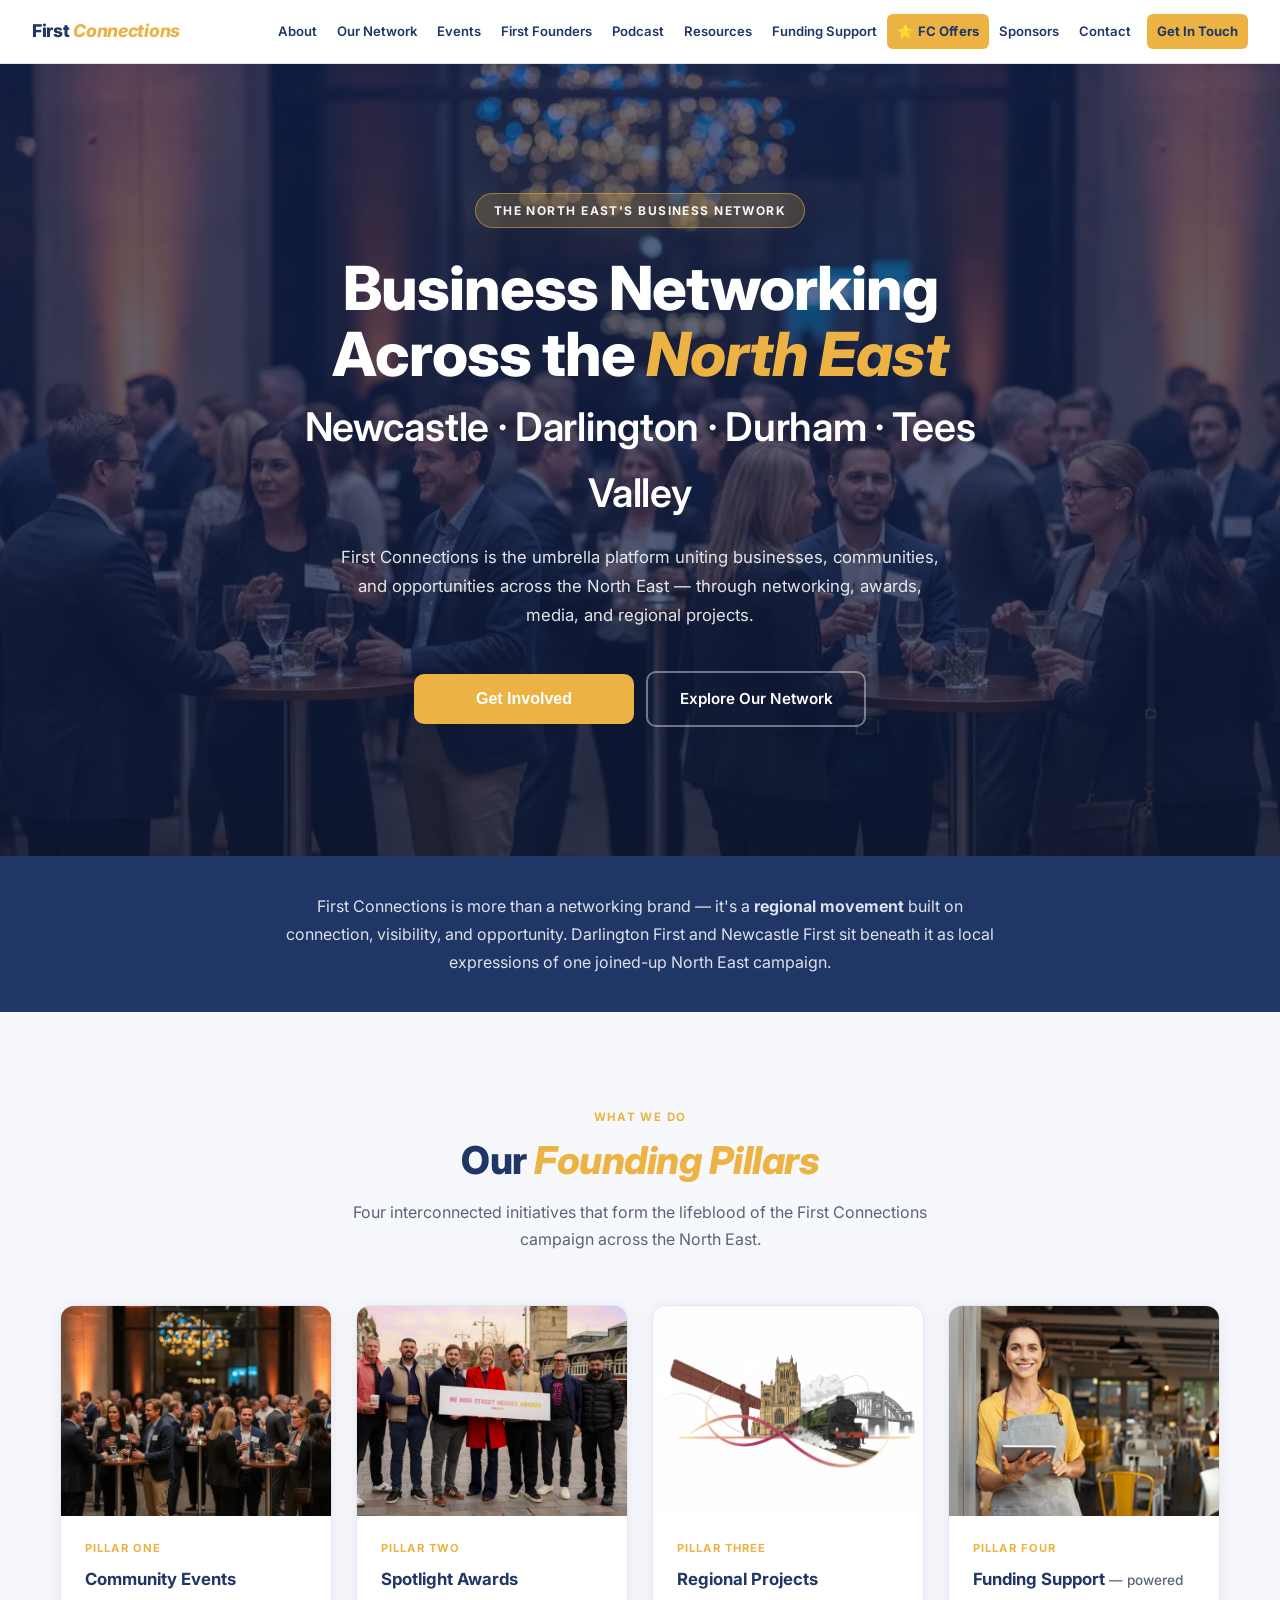
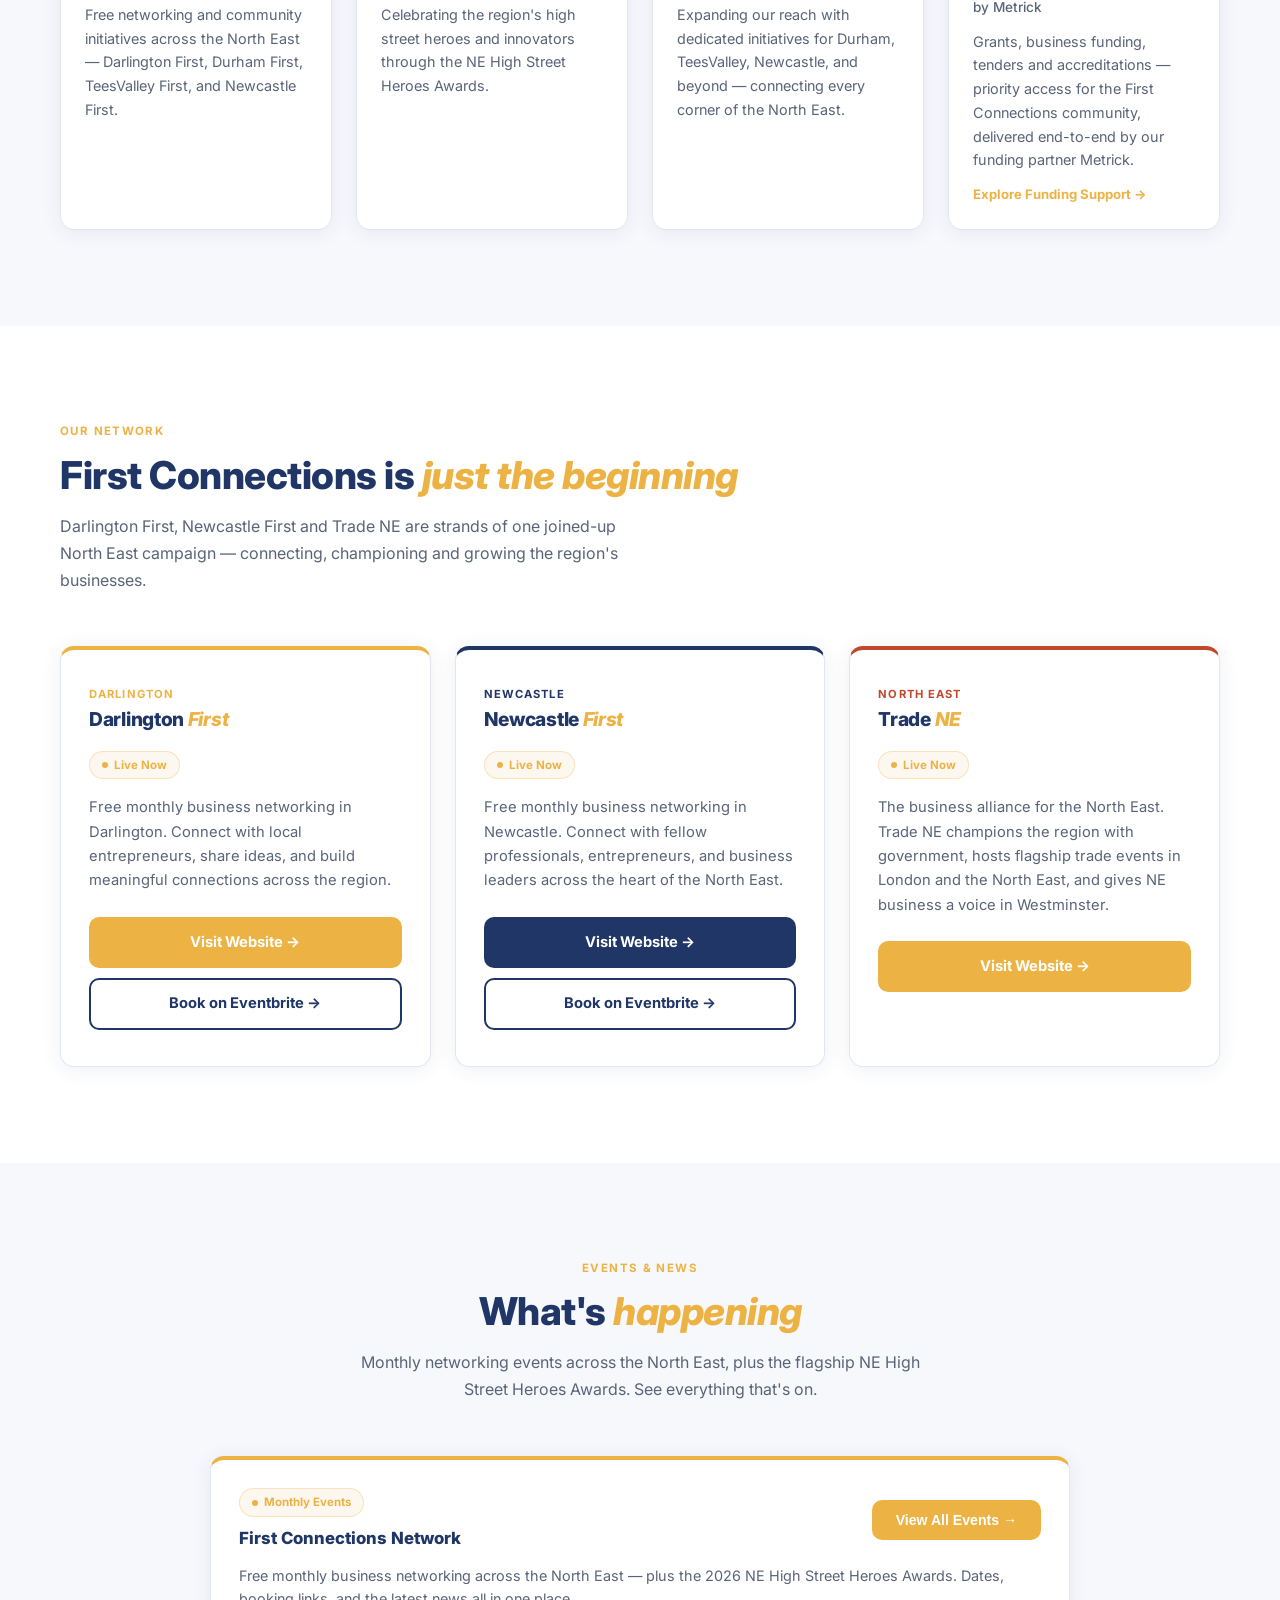
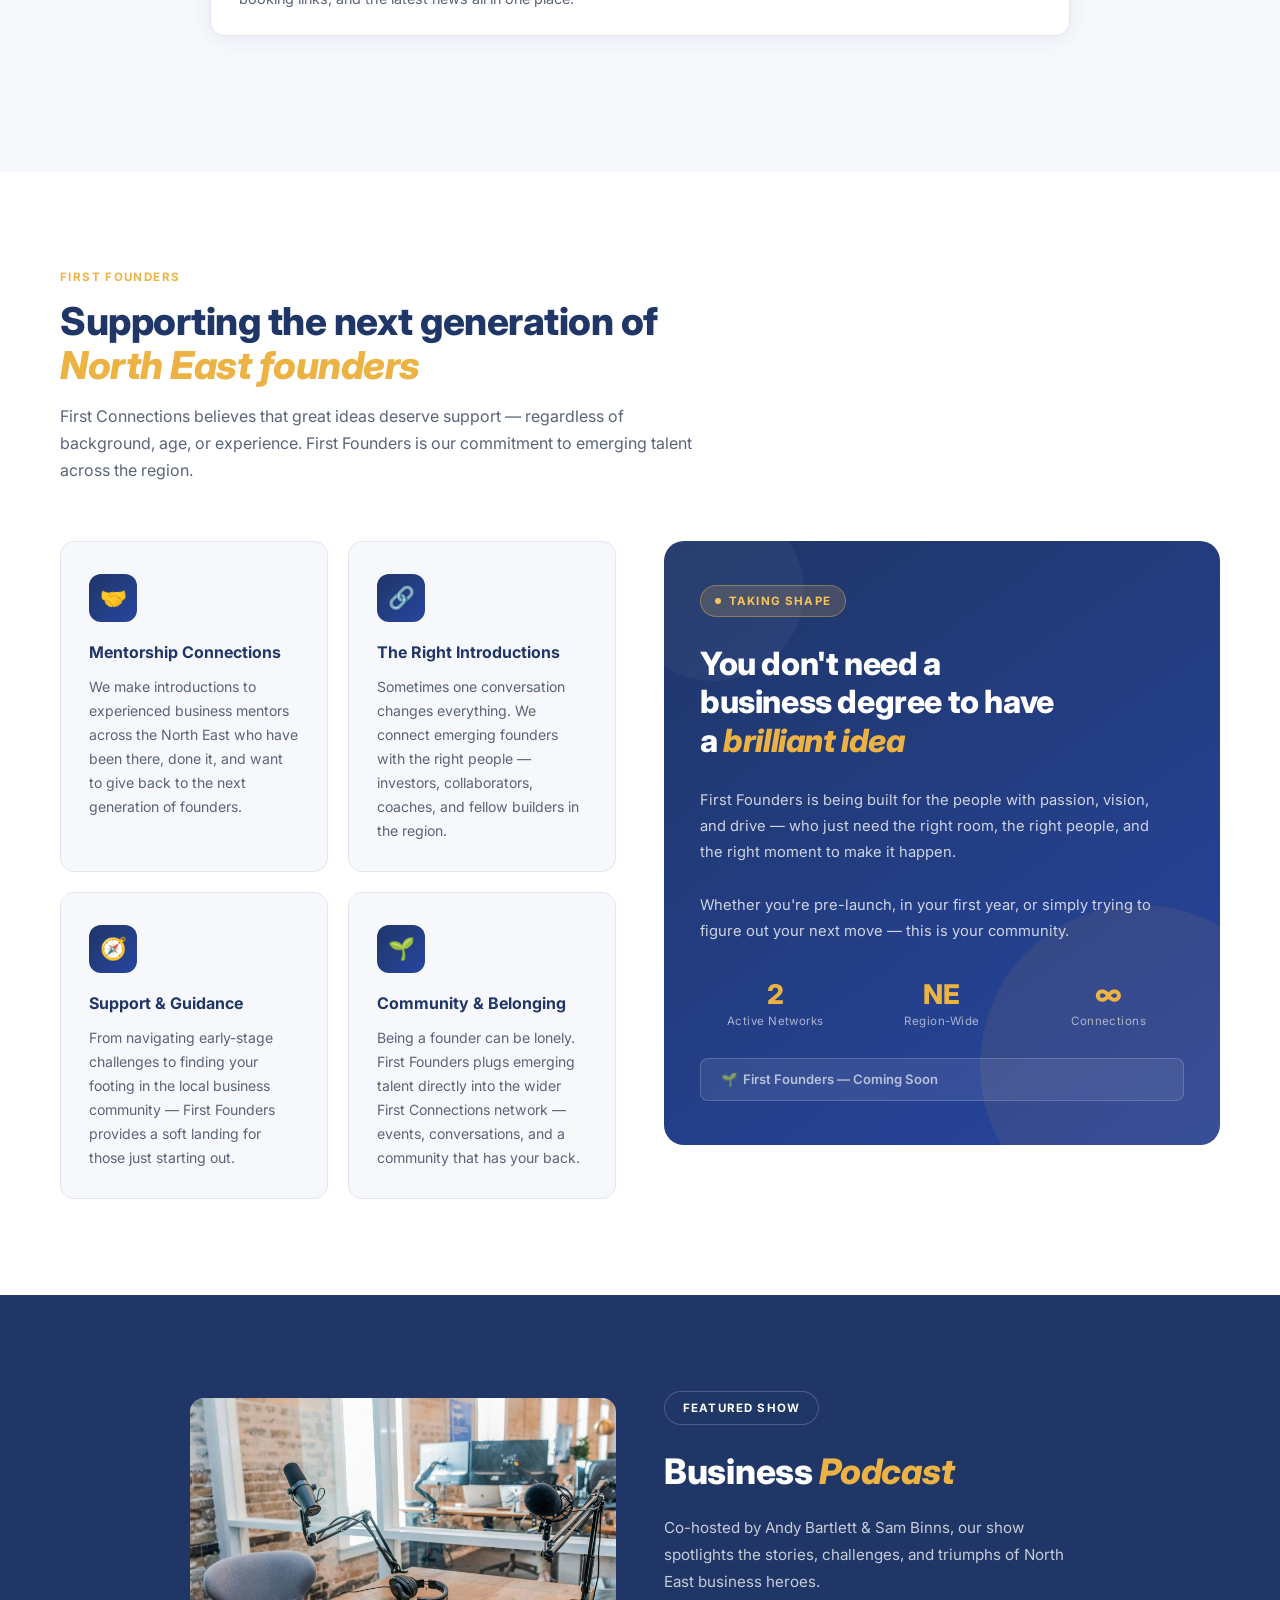
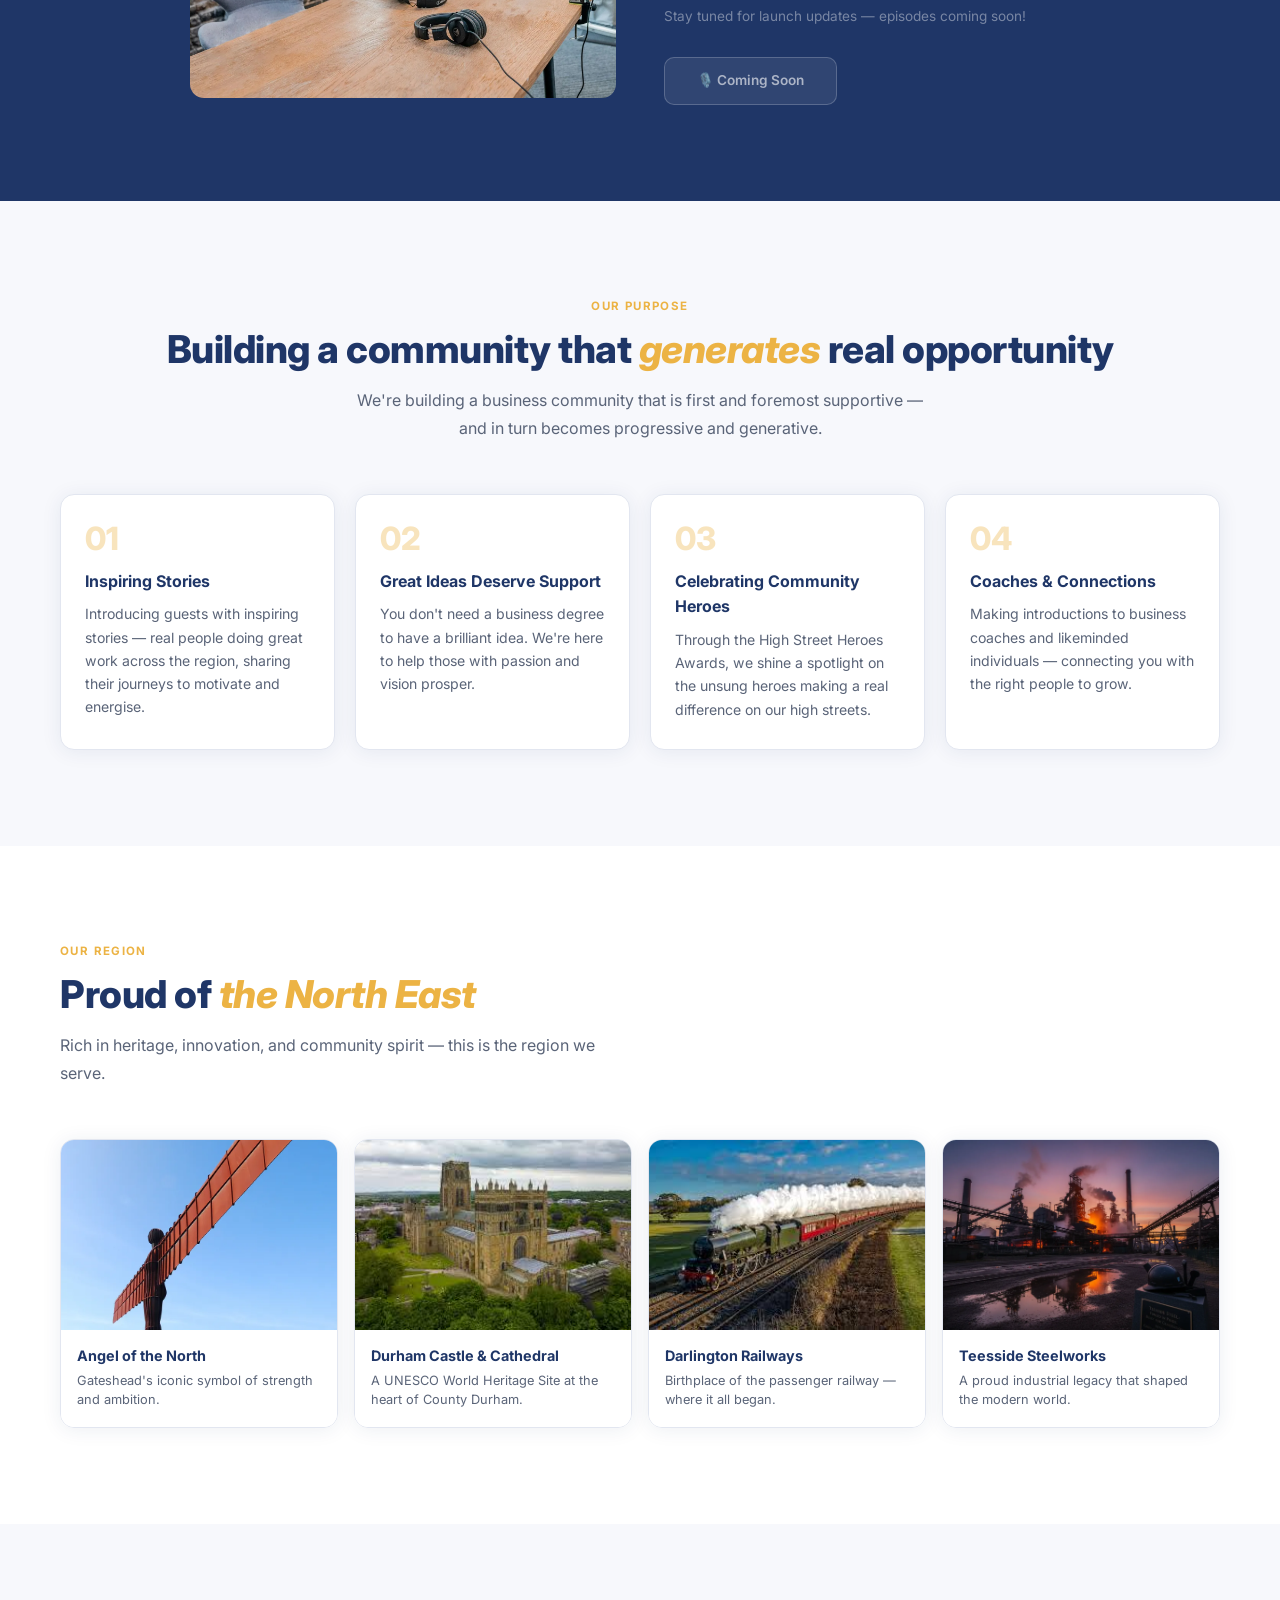
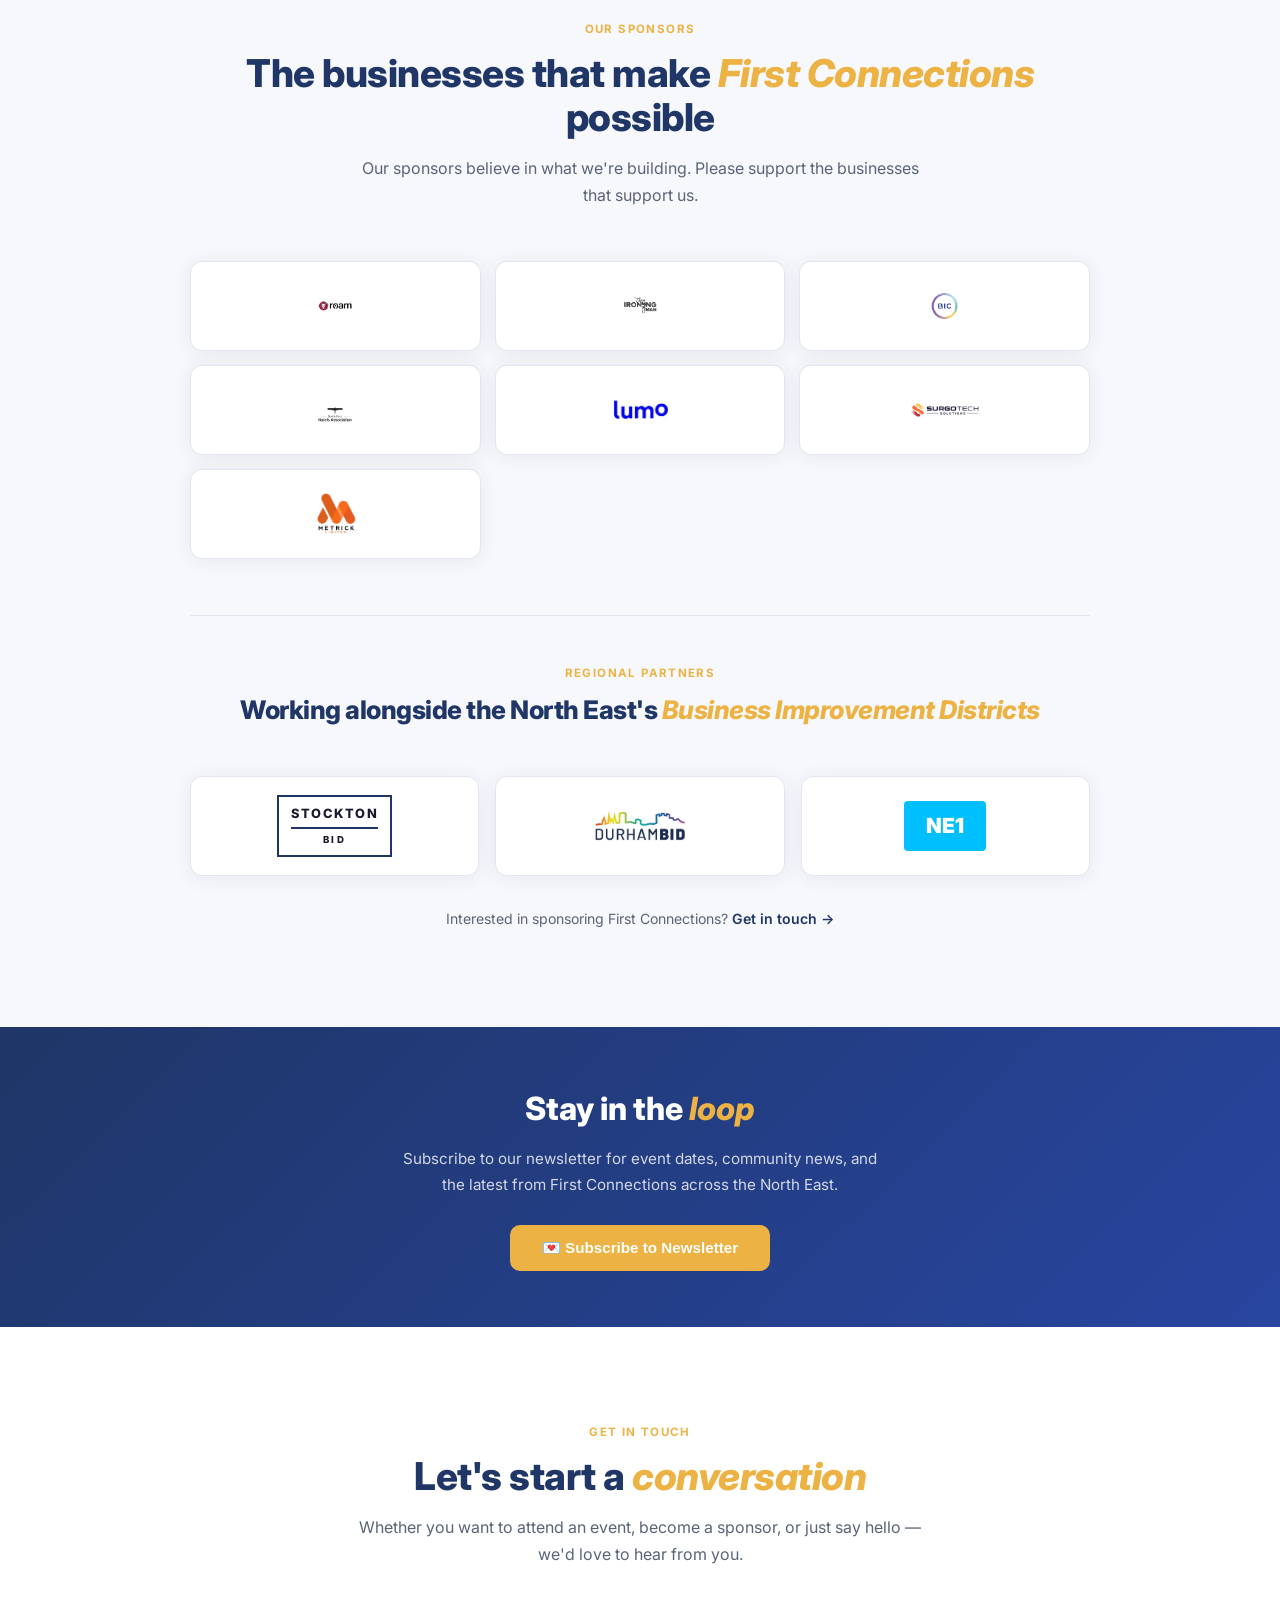
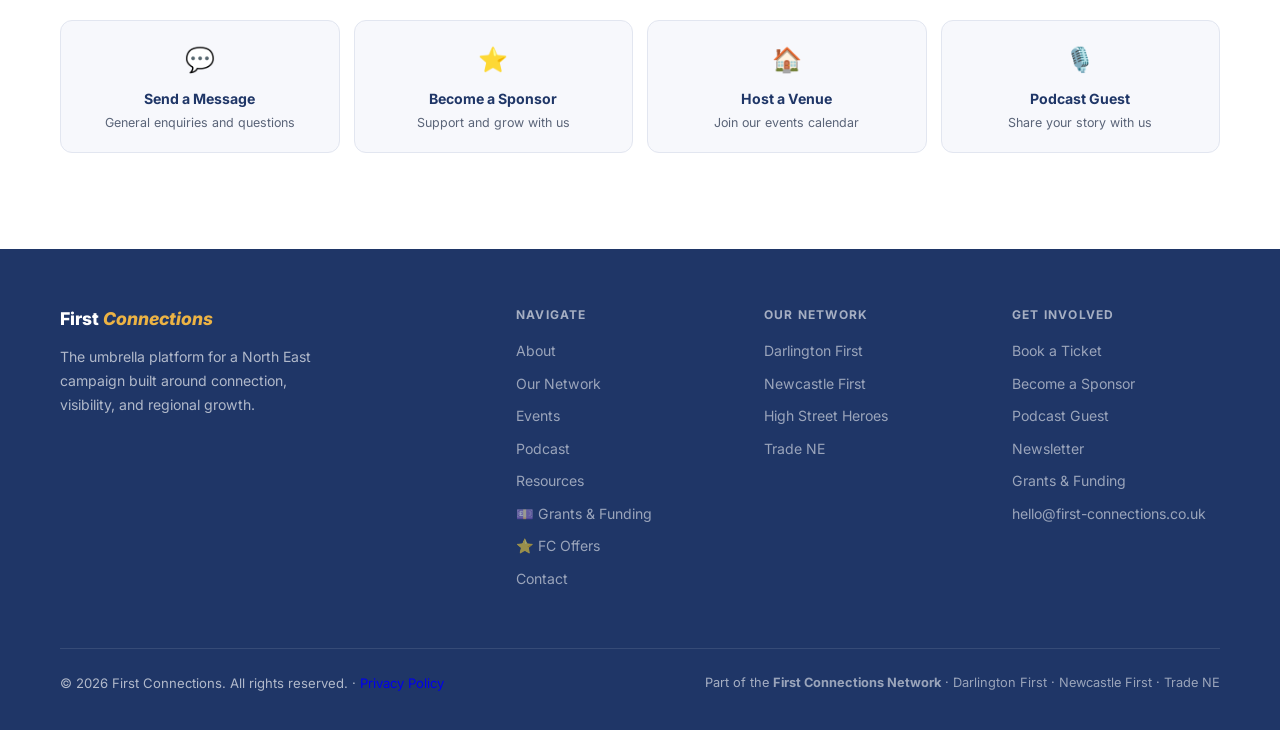
==== commit 8ae8b1e3: "refactor: covert images to .webp" ====
--- a/index.html
+++ b/index.html
@@ -10,7 +10,7 @@
     <link
       rel="preload"
       as="image"
-      href="/images/ne/img-gala-event.jpg"
+      href="/images/ne/img-gala-event.webp"
       fetchpriority="high"
     />
 
@@ -713,7 +713,7 @@
         padding: 80px 28px;
         background:
           linear-gradient(rgba(20, 40, 100, 0.62), rgba(15, 28, 63, 0.72)),
-          url("/images/ne/img-gala-event.jpg") center/cover no-repeat;
+          url("/images/ne/img-gala-event.webp") center/cover no-repeat;
         color: var(--white);
       }
       .hero-inner {
@@ -4955,7 +4955,7 @@
             <div class="pillars-grid">
               <div class="pillar-card fade-in">
                 <img
-                  src="/images/ne/img-gala-event.jpg"
+                  src="/images/ne/img-gala-event.webp"
                   alt="Community Events"
                   width="1184"
                   height="864"
@@ -4974,7 +4974,7 @@
               </div>
               <div class="pillar-card fade-in">
                 <img
-                  src="/images/ne/NE-HSH.png"
+                  src="/images/ne/NE-HSH.webp"
                   alt="Spotlight Awards"
                   width="1600"
                   height="900"
@@ -4992,7 +4992,7 @@
               </div>
               <div class="pillar-card fade-in">
                 <img
-                  src="/images/ne/img-ne-illustration.jpg"
+                  src="/images/ne/img-ne-illustration.webp"
                   alt="Regional Projects"
                   width="1184"
                   height="864"
@@ -5019,7 +5019,7 @@
                 style="text-decoration: none; color: inherit; cursor: pointer"
               >
                 <img
-                  src="/images/ne/img-cafe-owner.jpg"
+                  src="/images/ne/img-cafe-owner.webp"
                   alt="Funding Support powered by Metrick"
                   width="1600"
                   height="900"
@@ -5363,7 +5363,7 @@
           <div class="inner">
             <div class="podcast-inner">
               <img
-                src="/images/ne/Podcast-studio-FC.jpg"
+                src="/images/ne/Podcast-studio-FC.webp"
                 alt="First Connections Podcast Studio"
                 width="5355"
                 height="4016"
@@ -5455,7 +5455,7 @@
             <div class="region-grid">
               <div class="region-card fade-in">
                 <img
-                  src="/images/ne/Angel_of_the_north1.png"
+                  src="/images/ne/Angel_of_the_north1.webp"
                   alt="Angel of the North"
                   width="1080"
                   height="1350"
@@ -5501,7 +5501,7 @@
               </div>
               <div class="region-card fade-in">
                 <img
-                  src="/images/ne/img-teesside-steel.jpg"
+                  src="/images/ne/img-teesside-steel.webp"
                   alt="Teesside Steelworks"
                   width="1184"
                   height="864"
@@ -5538,7 +5538,7 @@
                 class="sponsor-card sponsor-card-link"
               >
                 <img
-                  src="/images/logos/Roam-App_logo.png"
+                  src="/images/logos/Roam-App_logo.webp"
                   alt="Roam"
                   style="max-height: 44px; max-width: 100%; object-fit: contain"
                   width="500"
@@ -5556,7 +5556,7 @@
                 class="sponsor-card sponsor-card-link"
               >
                 <img
-                  src="/images/logos/The-Ironing-man.png"
+                  src="/images/logos/The-Ironing-man.webp"
                   alt="The Ironing Man — ironing and laundry services"
                   style="max-height: 44px; max-width: 100%; object-fit: contain"
                   width="500"
@@ -5574,7 +5574,7 @@
                 class="sponsor-card sponsor-card-link"
               >
                 <img
-                  src="/images/logos/NE-BIC.png"
+                  src="/images/logos/NE-BIC.webp"
                   alt="NE BIC — North East Business &amp; Innovation Centre"
                   style="max-height: 44px; max-width: 100%; object-fit: contain"
                   width="500"
@@ -5592,7 +5592,7 @@
                 class="sponsor-card sponsor-card-link"
               >
                 <img
-                  src="/images/logos/NE-Hotel-Association.png"
+                  src="/images/logos/NE-Hotel-Association.webp"
                   alt="North East Hotels Association"
                   style="max-height: 44px; max-width: 100%; object-fit: contain"
                   width="500"
@@ -5612,7 +5612,7 @@
                 class="sponsor-card sponsor-card-link"
               >
                 <img
-                  src="/images/logos/lumo-trains.png"
+                  src="/images/logos/lumo-trains.webp"
                   alt="Lumo"
                   style="max-height: 44px; max-width: 100%; object-fit: contain"
                   width="744"
@@ -5630,7 +5630,7 @@
                 class="sponsor-card sponsor-card-link"
               >
                 <img
-                  src="/images/logos/Surgo-tech-logo-white.png"
+                  src="/images/logos/Surgo-tech-logo-white.webp"
                   alt="Surgotech Solutions"
                   style="max-height: 44px; max-width: 100%; object-fit: contain"
                   width="1600"
@@ -5650,7 +5650,7 @@
                 class="sponsor-card sponsor-card-link"
               >
                 <img
-                  src="/images/logos/metrick-limited.png"
+                  src="/images/logos/metrick-limited.webp"
                   alt="Metrick"
                   style="max-height: 44px; max-width: 100%; object-fit: contain"
                   width="940"
@@ -5675,7 +5675,7 @@
               </div>
               <div class="partner-card">
                 <img
-                  src="/images/hsh-partners/logo-durham-bid.jpg"
+                  src="/images/hsh-partners/logo-durham-bid.webp"
                   alt="Durham BID"
                   width="1163"
                   height="647"
@@ -6181,7 +6181,7 @@
 
             <div class="awards-callout fade-in">
               <img
-                src="/images/ne/NE-HSH.png"
+                src="/images/ne/NE-HSH.webp"
                 alt="NE High Street Heroes Awards launch team"
                 width="1600"
                 height="900"
@@ -6251,7 +6251,7 @@
               style="border-left-color: var(--tradene)"
             >
               <img
-                src="/images/ne/img-teesside-steel.jpg"
+                src="/images/ne/img-teesside-steel.webp"
                 alt="North East trade and industry"
                 width="1184"
                 height="864"
